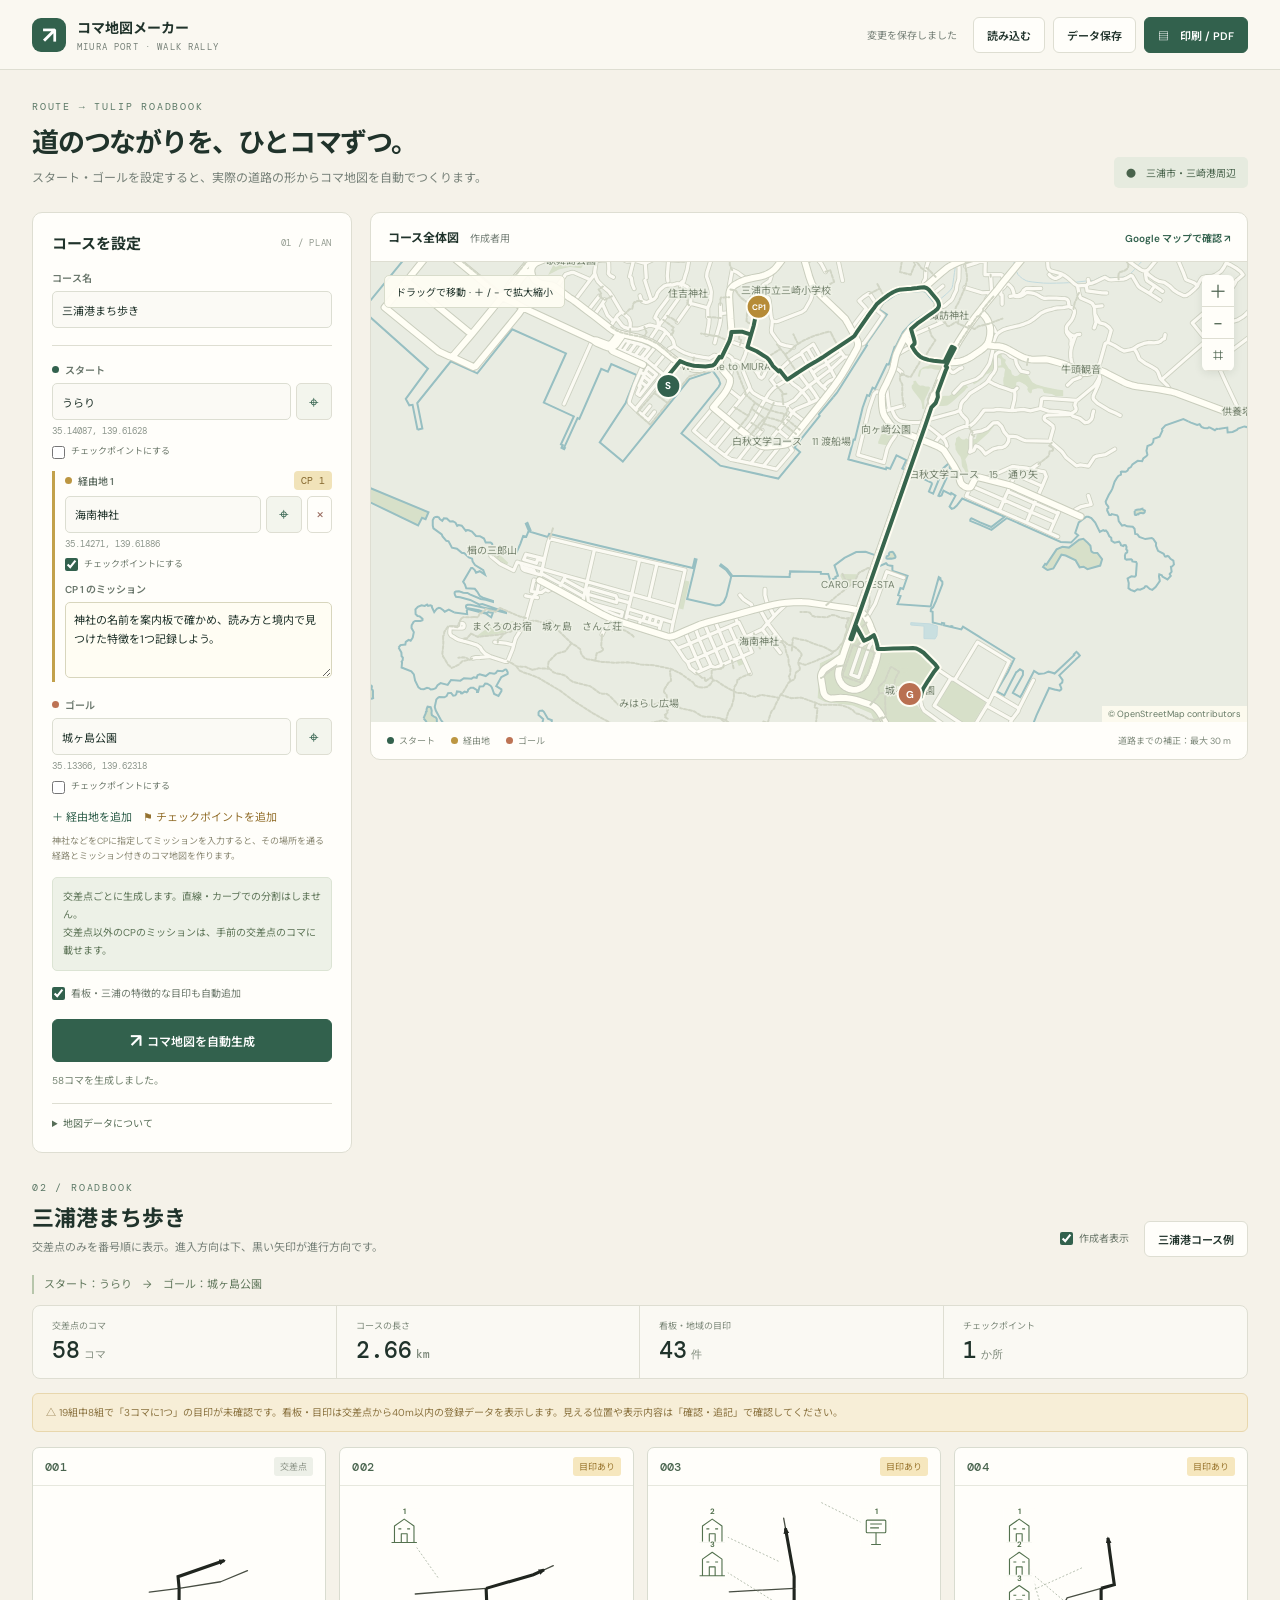
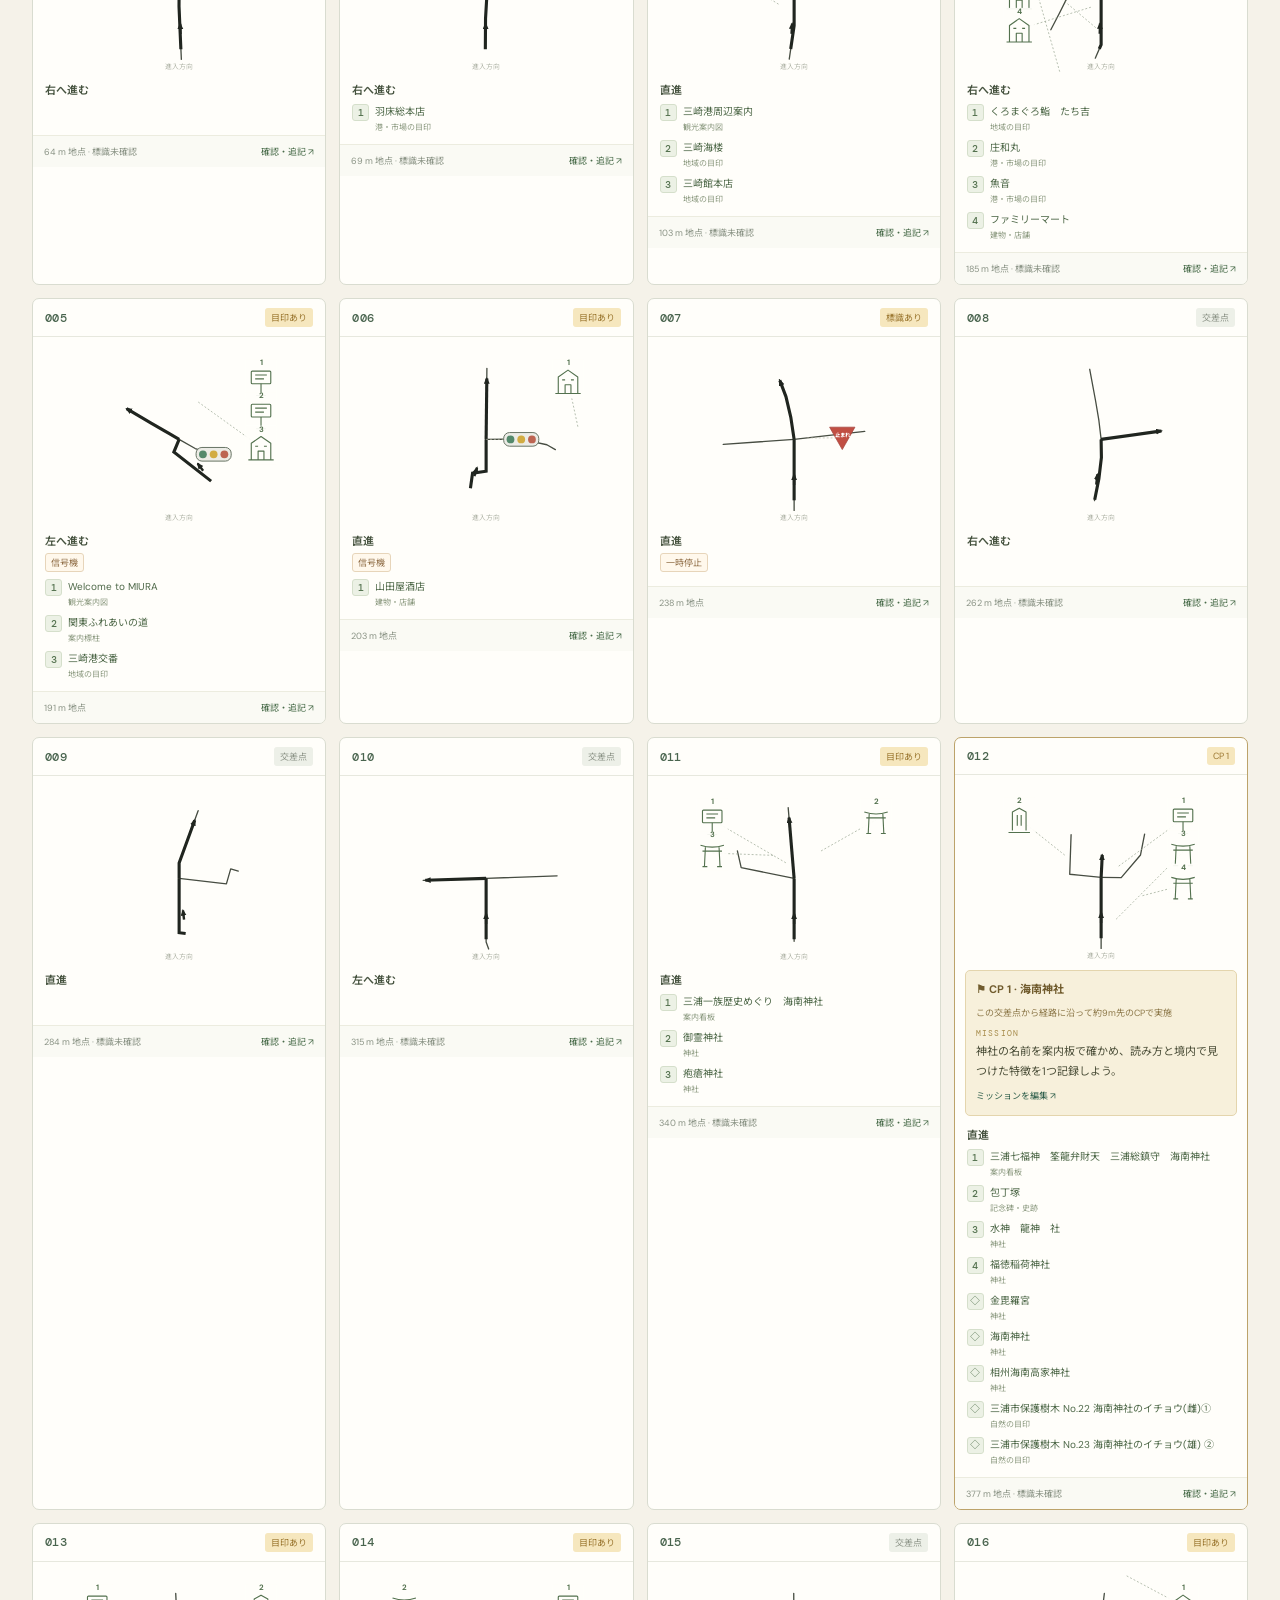
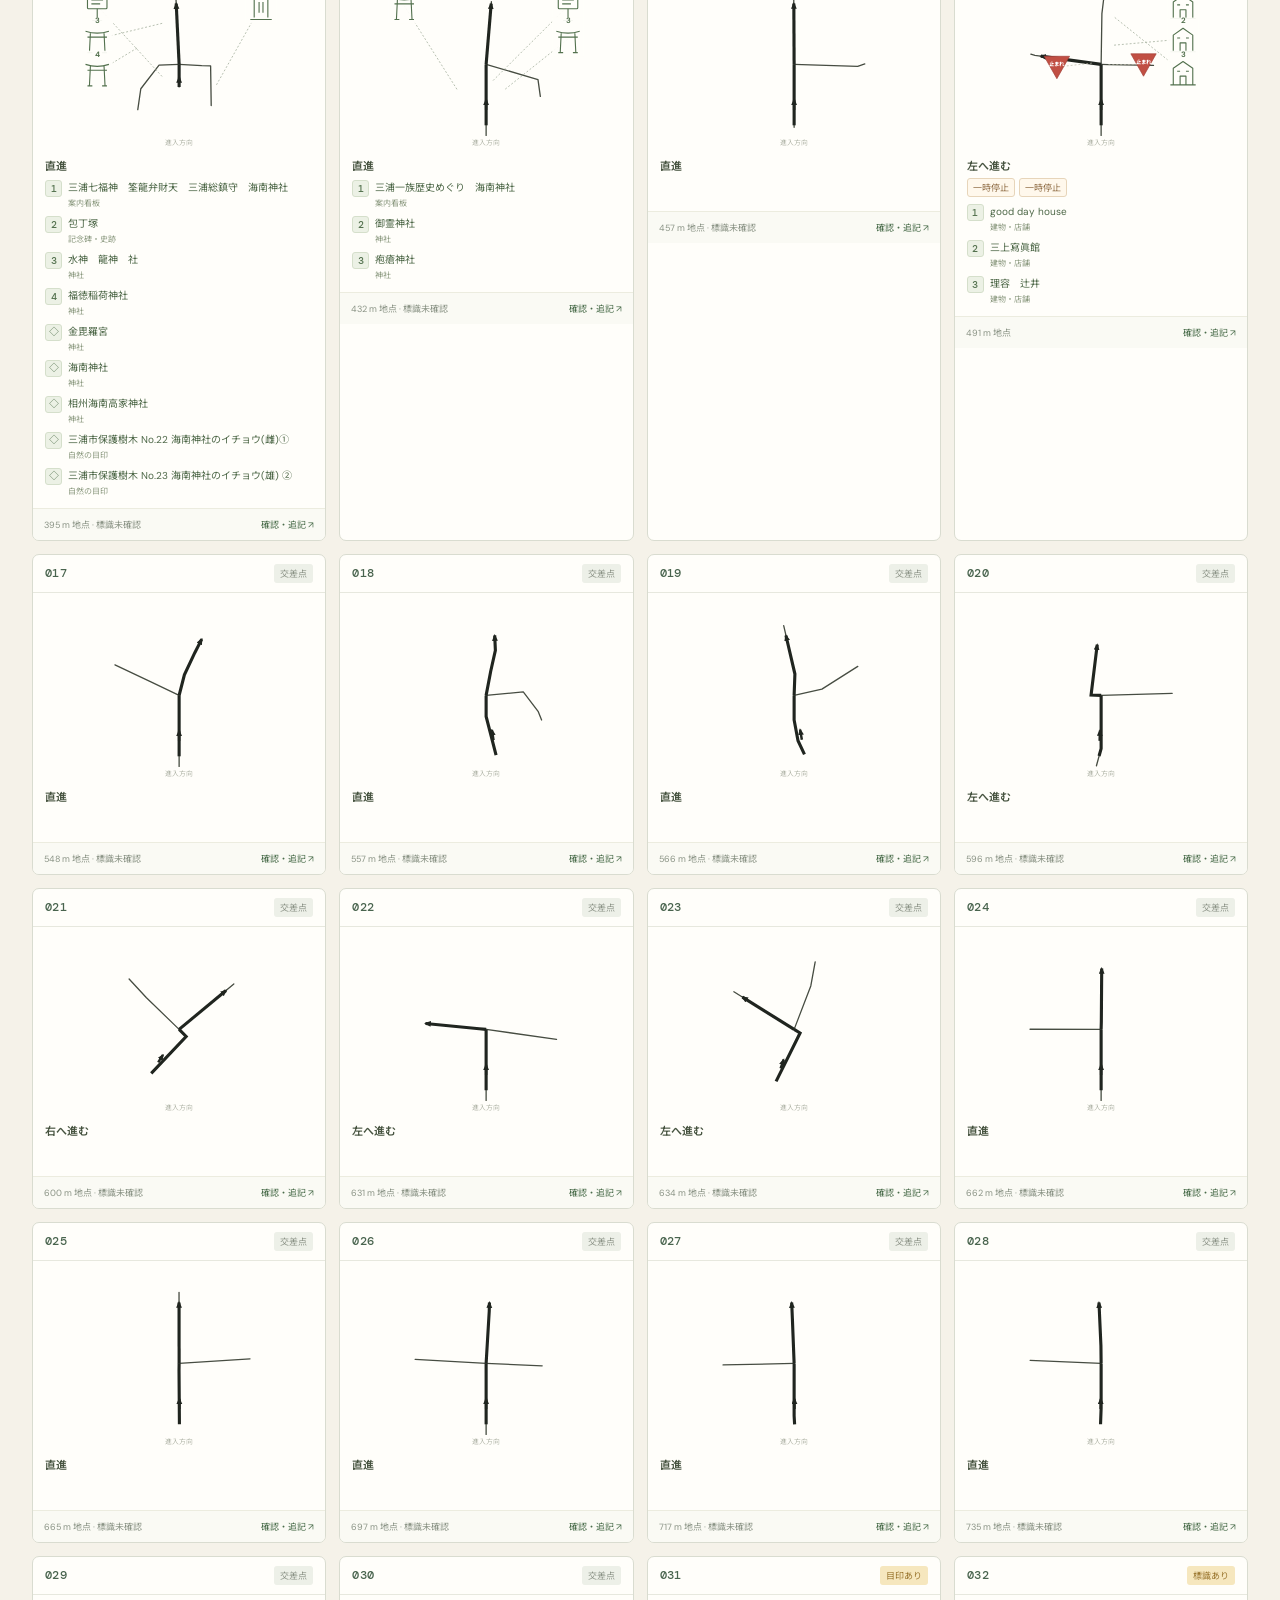
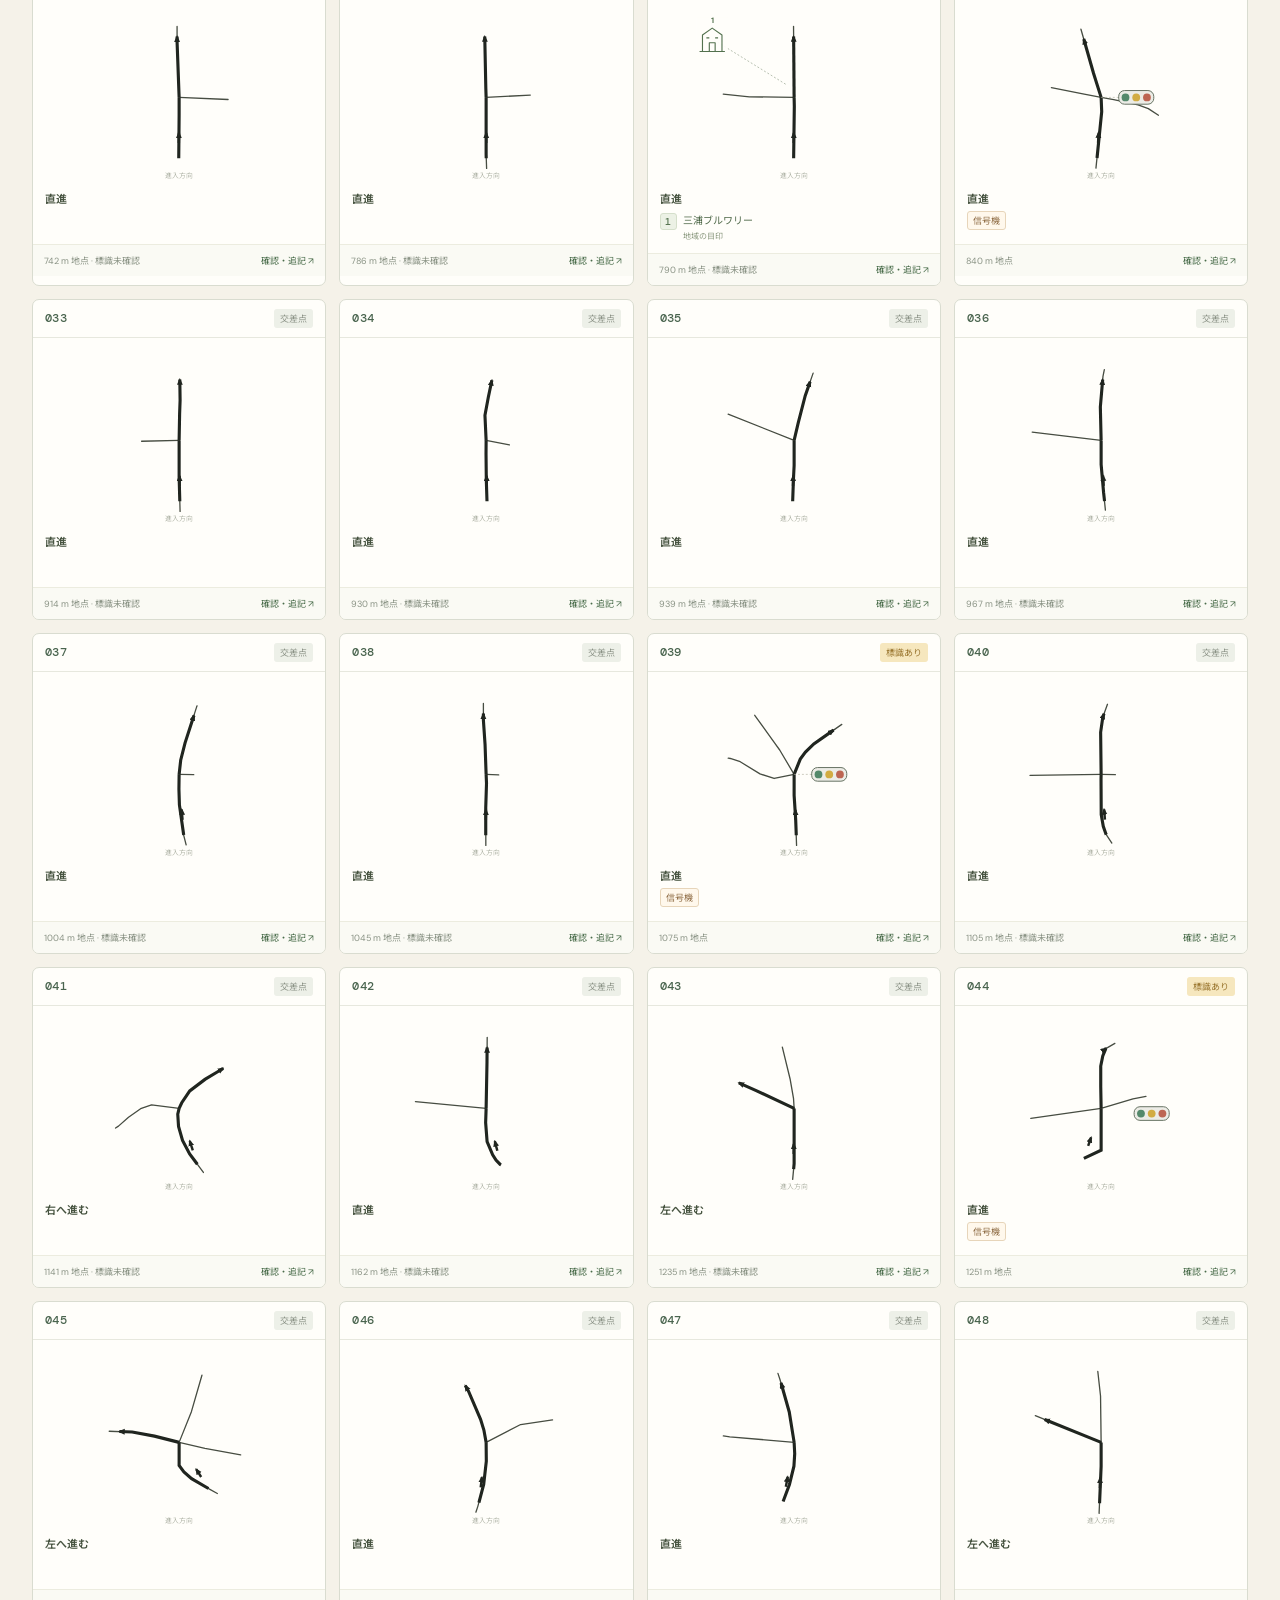
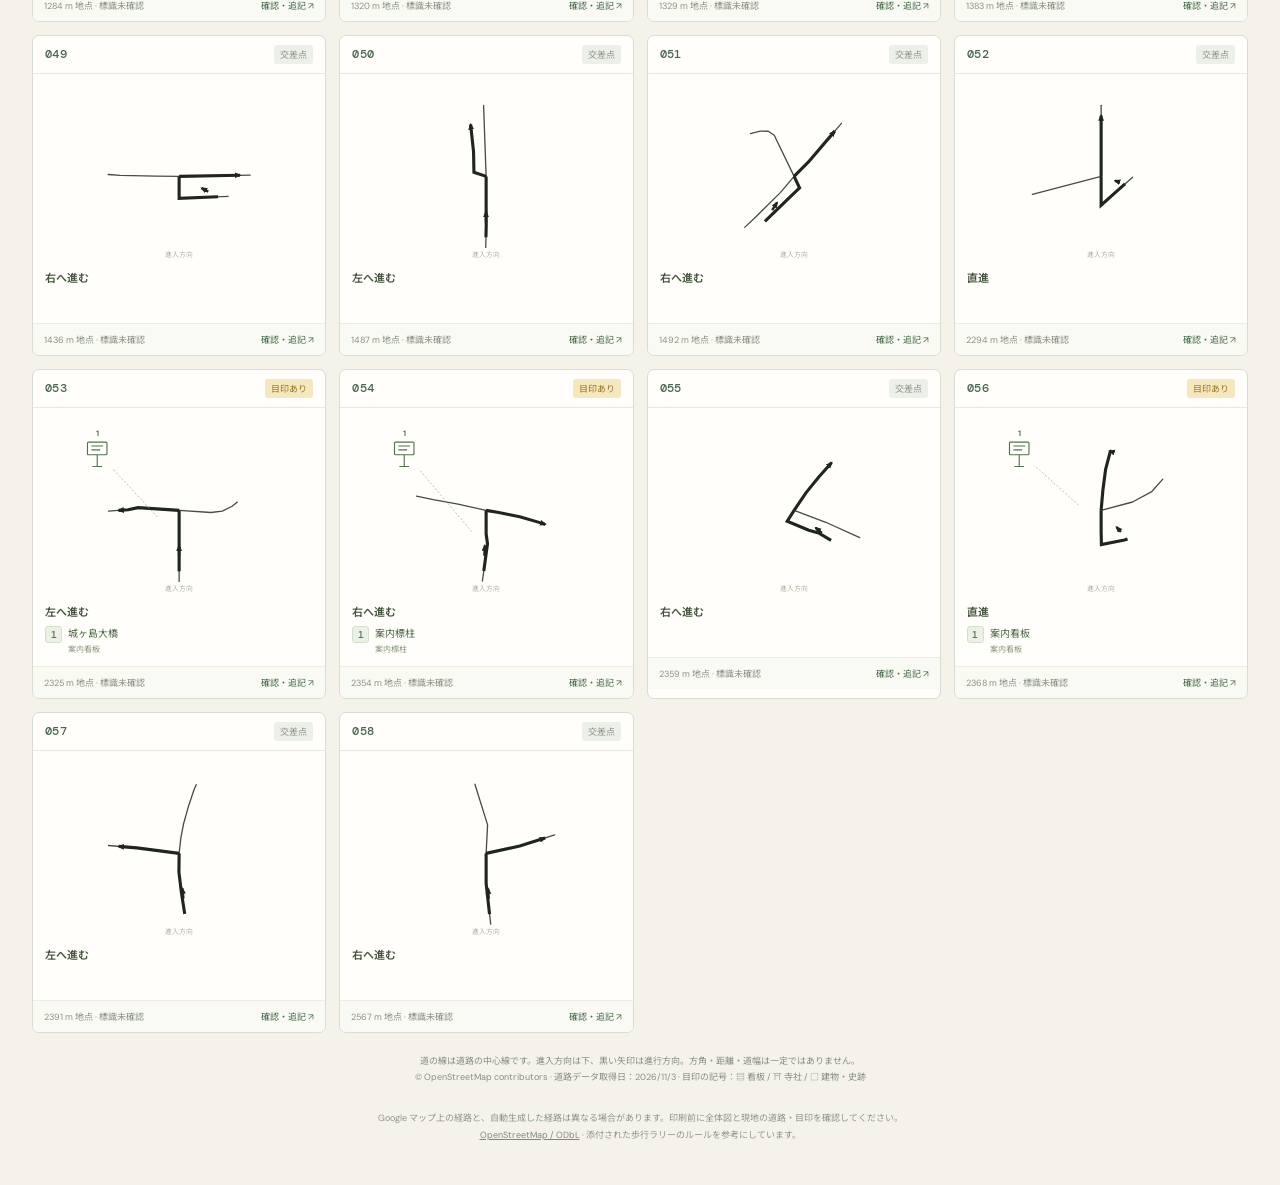
==== miura-koma-github-pages/index.html @ 69d46742 "Add files via upload" ====
<!doctype html>
<html lang="ja">
<head>
  <meta charset="utf-8">
  <meta name="viewport" content="width=device-width,initial-scale=1">
  <meta name="theme-color" content="#f5f2e9">
  <meta name="description" content="出発地と目的地から、歩行ラリーのコマ地図を自動生成。交差点の形、進行方向、登録済みの道路標識を図にします。">
  <title>三浦港 コマ地図メーカー</title>
  <link rel="stylesheet" href="app.css">
  <script defer src="data/miura-network.js"></script>
  <script defer src="routing.js"></script>
  <script defer src="app.js"></script>
</head>
<body>
  <header class="topbar">
    <a class="brand" href="#"><span class="brand-mark">↗</span><span>コマ地図メーカー<small>MIURA PORT · WALK RALLY</small></span></a>
    <div class="top-actions"><span id="saveState" class="save-state">ブラウザに自動保存</span><button class="button" id="importButton">読み込む</button><button class="button" id="downloadButton">データ保存</button><button class="button primary" id="printButton">▤　印刷 / PDF</button></div>
  </header>
  <main class="shell">
    <div class="heading"><div><div class="eyebrow">ROUTE → TULIP ROADBOOK</div><h1>道のつながりを、ひとコマずつ。</h1><p>スタート・ゴールを設定すると、実際の道路の形からコマ地図を自動でつくります。</p></div><span class="area-chip">●　三浦市・三崎港周辺</span></div>
    <div class="workspace">
      <section class="planner panel" aria-labelledby="plannerTitle">
        <div class="section-heading"><h2 id="plannerTitle">コースを設定</h2><span class="mini-label">01 / PLAN</span></div>
        <form id="routeForm">
          <label class="field-label" for="routeName">コース名</label><input id="routeName" value="三浦港まち歩き" maxlength="80">
          <div class="location-fields" id="locationFields"></div>
          <datalist id="placeList"></datalist>
          <button class="text-button" id="addVia" type="button">＋ 経由地を追加</button>
          <button class="text-button checkpoint-add" id="addCheckpoint" type="button">⚑ チェックポイントを追加</button>
          <p class="checkpoint-hint">神社などをCPに指定してミッションを入力すると、その場所を通る経路とミッション付きのコマ地図を作ります。</p>
          <div class="generation-rule">交差点ごとに生成します。直線・カーブでの分割はしません。<br>交差点以外のCPのミッションは、手前の交差点のコマに載せます。</div>
          <label class="checkbox"><input type="checkbox" id="autoLandmarks" checked>看板・三浦の特徴的な目印も自動追加</label>
          <button class="button primary generate" id="generateButton" type="submit"><span>↗</span> コマ地図を自動生成</button>
        </form>
        <div id="status" role="status" aria-live="polite" class="status">道路データを読み込んでいます…</div>
        <details class="data-details"><summary>地図データについて</summary><p>経路・交差点・標識はOpenStreetMapの登録データを使用します。Google マップは現地確認用です。</p><p id="dataInfo"></p><p>標識の未登録は「標識がない」という意味ではありません。地図に存在が登録されている標識だけを表示します。</p><button class="text-button" id="refreshData" type="button">公開データを再取得</button></details>
      </section>
      <section class="map-panel panel" aria-labelledby="mapTitle">
        <div class="panel-toolbar"><h2 id="mapTitle">コース全体図 <small>作成者用</small></h2><a class="map-link" id="googleLink" target="_blank" rel="noreferrer">Google マップで確認 ↗</a></div>
        <div class="map-stage" id="mapStage">
          <svg id="areaMap" role="img" aria-label="三浦港周辺の道路図。地点指定モードでクリックすると出発地や目的地を設定できます。" viewBox="0 0 900 440"><rect width="900" height="440" fill="#e9ece2"/><text x="450" y="220" text-anchor="middle" fill="#6b786c">道路データを読み込んでいます…</text></svg>
          <div class="map-controls"><button id="zoomIn" aria-label="拡大">＋</button><button id="zoomOut" aria-label="縮小">−</button><button id="fitMap" aria-label="コース全体を表示">⌗</button></div>
          <div class="map-pick-hint" id="mapPickHint">ドラッグで移動 · ＋ / − で拡大縮小</div>
          <div class="map-credit"><a href="https://www.openstreetmap.org/copyright" target="_blank" rel="noreferrer">© OpenStreetMap contributors</a></div>
        </div>
        <div class="map-bottom"><div class="legend"><span><i class="dot start-dot"></i>スタート</span><span><i class="dot via-dot"></i>経由地</span><span><i class="dot goal-dot"></i>ゴール</span></div><span id="snapInfo">入力欄の ⌖ で地図から地点を指定</span></div>
      </section>
    </div>
    <section class="roadbook" aria-labelledby="bookTitle">
      <div class="book-heading"><div><div class="eyebrow">02 / ROADBOOK</div><h2 id="bookTitle">コマ地図</h2><p id="bookSubtitle">進入方向は下。黒い矢印の方向へ進みます。</p></div><div class="book-tools"><label class="checkbox"><input type="checkbox" id="organizerMode" checked>作成者表示</label><button class="button" id="sampleButton">三浦港コース例</button></div></div>
      <p id="routeEnds" class="route-ends"></p>
      <div class="metrics" id="metrics" hidden></div>
      <div id="coverageNotice" class="coverage-notice" hidden></div>
      <div id="frameGrid" class="frame-grid"><div class="empty-state"><span>↱</span><h3>スタートとゴールを選んでください</h3><p>地名を選ぶか、地図上の道路を指定。<br>交差点だけが、番号順のコマ地図になります。</p></div></div>
      <div id="checkpointAside" class="checkpoint-aside"></div>
      <div class="print-footer">道の線は道路の中心線です。進入方向は下、黒い矢印は進行方向。方角・距離・道幅は一定ではありません。<br>© OpenStreetMap contributors · <span id="printSource"></span></div>
    </section>
    <footer>Google マップ上の経路と、自動生成した経路は異なる場合があります。印刷前に全体図と現地の道路・目印を確認してください。<br><a href="https://www.openstreetmap.org/copyright" target="_blank" rel="noreferrer">OpenStreetMap / ODbL</a> · 添付された歩行ラリーのルールを参考にしています。</footer>
  </main>
  <dialog id="frameDialog"><form id="frameEditForm"><div class="dialog-heading"><h2 id="editTitle">コマの確認</h2><button class="icon-button" type="button" id="closeDialog" aria-label="閉じる">×</button></div><div id="editDiagram"></div><a id="streetViewLink" target="_blank" rel="noreferrer">この地点をGoogle ストリートビューで確認 ↗</a><label class="field-label" for="manualLandmark">現地・Google マップで確認した目印</label><input id="manualLandmark" placeholder="例：交差点の左にある青い案内看板" maxlength="100"><div class="option-grid"><div><label class="field-label" for="manualSign">追加する道路標識</label><select id="manualSign"><option value="">追加しない</option><option value="stop">一時停止</option><option value="signals">信号機</option><option value="other">その他の標識</option></select></div><div><label class="field-label" for="signSide">標識の位置（進行方向基準）</label><select id="signSide"><option value="left">左</option><option value="right">右</option></select></div></div><label class="field-label" for="manualSignLabel">標識名・表示内容</label><input id="manualSignLabel" maxlength="60" placeholder="その他の標識の内容"><label class="field-label" for="frameNote">コマに印刷する補足</label><input id="frameNote" maxlength="120" placeholder="例：砂利道へ入る"><div class="dialog-actions"><button type="button" class="button" id="clearEdit">手動追記を解除</button><button type="submit" class="button primary">追記を保存</button></div><p class="small-muted">自動取得した標識は残し、確認した内容を追記します。</p></form></dialog>
  <input type="file" id="fileInput" accept="application/json,.json" hidden>
  <div id="toast" class="toast" role="status"></div>
</body>
</html>
---- miura-koma-github-pages/app.css ----
@import url('https://fonts.googleapis.com/css2?family=DM+Mono:wght@400;500&family=DM+Sans:wght@400;500;600;700&family=Noto+Sans+JP:wght@400;500;600;700&display=swap');
:root{--paper:#f5f2e9;--ink:#20332b;--muted:#768078;--line:#deded2;--green:#32614d;--white:#fffefa;--yellow:#e8ba50}*{box-sizing:border-box}body{margin:0;background:var(--paper);color:var(--ink);font:13px 'DM Sans','Noto Sans JP',sans-serif}button,input,select{font:inherit}button,a{touch-action:manipulation}button{cursor:pointer}button:disabled{cursor:wait;opacity:.55}a{color:var(--green)}[hidden]{display:none!important}.topbar{height:70px;padding:0 32px;background:#faf8f1;border-bottom:1px solid var(--line);display:flex;align-items:center;justify-content:space-between;gap:12px}.brand{display:flex;align-items:center;gap:11px;font-weight:700;text-decoration:none;color:var(--ink);font-size:14px}.brand-mark{background:var(--green);color:white;width:34px;height:34px;border-radius:9px;display:grid;place-items:center;font-size:23px}.brand small{display:block;font:9px 'DM Mono',monospace;letter-spacing:.13em;color:var(--muted);margin-top:4px}.top-actions{display:flex;align-items:center;gap:8px}.save-state{font-size:10px;color:var(--muted);margin-right:8px}.button{border:1px solid var(--line);background:var(--white);color:var(--ink);border-radius:6px;padding:9px 13px;font-size:11px;font-weight:600;display:inline-flex;align-items:center;justify-content:center;gap:5px;min-height:36px}.button:hover{border-color:#91a495}.primary{background:var(--green);border-color:var(--green);color:white}.primary:hover{background:#274d3c}.shell{max-width:1500px;margin:auto;padding:30px 32px 40px}.heading{display:flex;justify-content:space-between;align-items:flex-end;margin-bottom:24px;gap:12px}.eyebrow{font:10px 'DM Mono',monospace;letter-spacing:.18em;color:#5c7967}h1{font-size:27px;letter-spacing:-.045em;font-weight:700;margin:8px 0}p{line-height:1.7}.heading p{margin:0;color:var(--muted);font-size:12px}.area-chip{padding:8px 12px;background:#e6ebdf;color:#49634c;font-size:10px;border-radius:5px;white-space:nowrap}.workspace{display:grid;grid-template-columns:320px minmax(0,1fr);gap:18px;align-items:start}.panel{background:var(--white);border:1px solid var(--line);border-radius:10px;overflow:hidden}.planner{padding:19px}.section-heading{display:flex;justify-content:space-between;align-items:center;margin-bottom:16px}h2{font-size:15px;margin:0}.mini-label{font:9px 'DM Mono',monospace;letter-spacing:.08em;color:#939b90}.field-label{font-size:10px;font-weight:600;color:#69766b;display:block;margin:15px 0 6px}input:not([type=checkbox]),select{width:100%;height:37px;border:1px solid #dcded2;background:#fbfaf5;border-radius:5px;padding:0 9px;font-size:11px;color:var(--ink);min-width:0}input:focus,select:focus{outline:2px solid #9fbb9e;outline-offset:1px}.location-fields{border-top:1px solid var(--line);margin-top:17px;padding-top:1px}.location-label{display:flex;gap:6px;align-items:center}.location-label .dot{width:7px;height:7px}.location-input{display:flex;gap:5px}.location-input button{width:36px;flex:none;border:1px solid var(--line);background:#f3f5ed;border-radius:5px;color:var(--green);font-size:17px}.location-input button.active{background:var(--green);color:white}.location-input button.remove-via{font-size:15px;width:25px;background:transparent;color:#9a6d61}.location-coordinate{font:9px 'DM Mono',monospace;color:#8b958b;margin-top:5px}.location-coordinate.invalid{color:#b2684b}.text-button{border:0;background:transparent;color:var(--green);font-size:11px;padding:10px 0 3px}.option-grid{display:grid;grid-template-columns:1fr 1fr;gap:8px}.checkbox{display:flex;align-items:center;gap:6px;font-size:10px;color:#6d796c;margin:15px 0;line-height:1.5}.checkbox input{accent-color:var(--green);margin:0;width:13px;height:13px}.generate{width:100%;margin-top:3px;height:43px;font-size:12px}.generate span{font-size:19px}.status{font-size:10px;line-height:1.7;color:#70806d;margin-top:10px;min-height:18px}.status.error{color:#a44f38;background:#fff0e5;padding:8px;border-radius:5px}.data-details{border-top:1px solid var(--line);margin-top:13px;padding-top:12px;color:#7d8679;font-size:10px;line-height:1.65}.data-details summary{cursor:pointer;color:#566d57}.data-details p{margin:8px 0}.panel-toolbar{display:flex;justify-content:space-between;align-items:center;padding:15px 17px;border-bottom:1px solid var(--line);gap:8px}.panel-toolbar h2{font-size:12px}.panel-toolbar h2 small{font-size:10px;font-weight:400;color:var(--muted);margin-left:8px}.map-link{font-size:10px;font-weight:600;text-decoration:none}.map-stage{height:460px;position:relative;background:#e9ece2;overflow:hidden}.map-stage svg{height:100%;width:100%;display:block;user-select:none;touch-action:none;cursor:grab}.map-stage.picking svg{cursor:crosshair}.map-controls{position:absolute;right:13px;top:13px;display:grid;box-shadow:0 2px 8px #243d251a;border-radius:6px;overflow:hidden}.map-controls button{width:32px;height:32px;border:0;border-bottom:1px solid var(--line);background:#fffef9;font-size:18px;color:#4e6450}.map-pick-hint{position:absolute;left:13px;top:13px;background:#fffdf4ed;padding:8px 11px;border:1px solid #d8dccb;border-radius:5px;font-size:10px;pointer-events:none;max-width:calc(100% - 70px)}.picking .map-pick-hint{background:#32614d;color:white;border-color:#32614d}.map-credit{position:absolute;right:0;bottom:0;background:#fffdf0d9;font-size:9px;padding:2px 6px}.map-credit a{text-decoration:none;color:#657965}.map-bottom{padding:12px 16px;display:flex;justify-content:space-between;gap:10px;font-size:9px;color:#7f8a7c}.legend{display:flex;gap:16px}.legend span{display:flex;gap:5px;align-items:center}.dot{width:7px;height:7px;display:inline-block;border-radius:50%;flex:none}.start-dot{background:#32614d}.via-dot{background:#bc9641}.goal-dot{background:#bd7354}.roadbook{margin-top:28px}.book-heading{display:flex;justify-content:space-between;align-items:flex-end;margin-bottom:18px;gap:12px}.book-heading h2{font-size:22px;margin-top:6px}.book-heading p{color:var(--muted);font-size:11px;margin:5px 0 0}.book-tools{display:flex;gap:15px;align-items:center}.book-tools .checkbox{margin:0}.metrics{display:grid;grid-template-columns:repeat(4,1fr);border:1px solid var(--line);border-radius:8px;background:#faf9f3;margin-bottom:14px}.metric{padding:13px 19px;border-right:1px solid var(--line)}.metric:last-child{border:0}.metric small{display:block;font-size:9px;color:#7c8879;margin-bottom:3px}.metric strong{font:500 23px 'DM Mono',monospace}.metric strong span{font-size:11px;margin-left:4px;color:#7b8778}.coverage-notice{display:flex;align-items:flex-start;gap:8px;background:#f7eed7;border:1px solid #e8d7ad;color:#8b7340;font-size:10px;line-height:1.7;padding:10px 13px;border-radius:6px;margin-bottom:15px}.coverage-notice.good{background:#edf1e6;border-color:#d8e2cf;color:#5f7957}.frame-grid{display:grid;grid-template-columns:repeat(4,minmax(0,1fr));gap:13px}.koma{background:var(--white);border:1px solid #d9dcd0;border-radius:7px;overflow:hidden;break-inside:avoid}.koma-head{display:flex;justify-content:space-between;align-items:center;padding:9px 12px;border-bottom:1px solid #e7e8de;font-size:10px;color:#8b9286}.koma-number{font:500 12px 'DM Mono',monospace;color:#49644e;letter-spacing:.04em}.koma-head .type{font-size:9px;background:#edf0e8;padding:3px 6px;border-radius:3px}.koma-head .type.terminal{background:#e1eadc;color:#496e43}.koma-head .type.marker{background:#f6e7be;color:#9b7730}.diagram{width:100%;height:195px;display:block;background:#fffefa}.koma-body{padding:0 12px 11px;min-height:54px}.koma-direction{font-size:11px;font-weight:600;color:#46533f}.koma-note{font-size:10px;line-height:1.5;margin-top:5px;color:#7c795e;overflow-wrap:anywhere}.koma-sign{display:flex;flex-wrap:wrap;gap:4px;margin-top:5px}.sign-chip{border:1px solid #e7d5ba;background:#fff8ec;color:#927049;padding:2px 5px;border-radius:3px;font-size:9px}.koma-info{padding:7px 11px;border-top:1px solid #ececdf;display:flex;align-items:center;justify-content:space-between;font-size:9px;color:#8a9385;background:#fafaf4;gap:5px}.koma-info button{border:0;background:transparent;font:inherit;color:#496c4a;cursor:pointer;padding:2px 0}.empty-state{grid-column:1/-1;min-height:230px;border:1px dashed #d0d6c6;border-radius:8px;display:flex;flex-direction:column;justify-content:center;align-items:center;background:#f8f7ef;color:#8d9987;text-align:center}.empty-state>span{font-size:37px;color:#9cac95}.empty-state h3{font-size:13px;color:#5e735b;font-weight:500;margin:10px 0 0}.empty-state p{font-size:11px;margin:8px 0 0}.print-footer{font-size:9px;color:#87917f;text-align:center;line-height:1.8;margin-top:20px}footer{font-size:9px;color:#91978b;text-align:center;line-height:1.9;margin-top:25px}footer a{color:#7d8b74}.toast{position:fixed;bottom:22px;left:50%;transform:translate(-50%,15px);opacity:0;background:#254635;color:white;padding:11px 18px;border-radius:6px;font-size:12px;z-index:20;pointer-events:none;transition:.2s;max-width:90vw}.toast.show{transform:translate(-50%,0);opacity:1}dialog{border:1px solid var(--line);border-radius:11px;max-width:440px;width:calc(100% - 28px);padding:21px;background:var(--white);color:var(--ink);max-height:90vh;overflow:auto}dialog::backdrop{background:#1b312975}.dialog-heading{display:flex;justify-content:space-between;align-items:center}.icon-button{border:0;background:transparent;font-size:23px;color:#78836f}.dialog-actions{display:flex;justify-content:flex-end;gap:8px;margin-top:18px}#editDiagram .diagram{height:190px}#streetViewLink{font-size:10px}.small-muted{font-size:9px;color:#8a9282;margin-bottom:0}body.participant .organizer-only{display:none}body.participant .koma-info{display:none}body.participant .koma-direction{display:none}body.participant .koma-body{min-height:16px}body.participant .diagram{height:210px}button:focus-visible,a:focus-visible{outline:2px solid #84a787;outline-offset:3px}
@media(min-width:1400px){.frame-grid{grid-template-columns:repeat(5,minmax(0,1fr))}.map-stage{height:460px}}
@media(max-width:1000px){.workspace{grid-template-columns:290px minmax(0,1fr)}.shell{padding:25px 20px}.topbar{padding:0 20px}.save-state{display:none}.frame-grid{grid-template-columns:repeat(3,minmax(0,1fr))}.map-stage{height:455px}.map-bottom{flex-direction:column;gap:6px}}
@media(max-width:720px){.topbar{height:auto;min-height:66px;padding:12px;flex-wrap:wrap}.top-actions{gap:5px}.top-actions .button{padding:7px 9px;font-size:10px}.brand{font-size:12px}.shell{padding:22px 12px}.heading{align-items:flex-start;flex-direction:column}h1{font-size:23px}.heading p{font-size:11px}.workspace{grid-template-columns:1fr}.planner{order:0}.map-stage{height:340px}.frame-grid{grid-template-columns:repeat(2,minmax(0,1fr));gap:9px}.diagram{height:170px}.book-heading{align-items:flex-start;flex-direction:column}.book-tools{justify-content:space-between;width:100%}.metrics{grid-template-columns:repeat(2,1fr)}.metric{border-bottom:1px solid var(--line);padding:10px 13px}.metric:nth-child(2){border-right:0}.metric:nth-child(3),.metric:nth-child(4){border-bottom:0}.metric strong{font-size:20px}.map-bottom #snapInfo{display:none}.koma-info{font-size:8px}.koma-direction{font-size:10px}.panel-toolbar{padding:12px}.panel-toolbar h2 small{display:none}}
@media print{@page{size:A4 portrait;margin:12mm}body{background:white;color:black;font-size:10pt}.topbar,.heading,.workspace,.book-tools,.metrics,.coverage-notice,footer,.koma-info,.organizer-only,dialog,.toast{display:none!important}.shell{padding:0;max-width:none}.roadbook{margin:0}.book-heading{margin:0 0 5mm}.book-heading .eyebrow{display:none}.book-heading h2{font-size:16pt}.book-heading p{font-size:8pt;color:black}.frame-grid{display:grid;grid-template-columns:repeat(3,minmax(0,1fr));gap:4mm}.koma{border:1px solid #777;border-radius:0;break-inside:avoid;page-break-inside:avoid}.koma-head{padding:2mm 3mm;border-bottom:1px solid #bbb}.koma-number{color:black;font-size:9pt}.koma-head .type{color:black;background:none}.diagram,body.participant .diagram{height:43mm;background:white}.koma-body{padding:0 3mm 2mm;min-height:0}.koma-direction{display:none}.koma-note{font-size:8pt;color:black}.sign-chip{color:black;background:none;border-color:#aaa;font-size:7pt}.print-footer{color:black;font-size:7pt;margin-top:5mm}.koma,.diagram{-webkit-print-color-adjust:exact;print-color-adjust:exact}}

/* Checkpoints remain visible in the participant sheet and printed roadbook. */
textarea{font:inherit;resize:vertical;width:100%;min-height:76px;border:1px solid #d8d6bd;background:#fffdf3;color:var(--ink);border-radius:5px;padding:8px;font-size:11px;line-height:1.7}textarea:focus{outline:2px solid #9fbb9e;outline-offset:1px}.checkpoint-location{border-left:3px solid #c2a14b;padding-left:10px;margin-top:12px}.cp-badge{margin-left:auto;background:#f1e3b9;border-radius:4px;padding:3px 7px;color:#82652b;font:10px 'DM Mono',monospace}.checkpoint-toggle{margin:8px 0 4px;font-size:9px}.checkpoint-location .field-label{margin-top:10px}.checkpoint-add{margin-left:8px;color:#94712f}.checkpoint-hint{font-size:9px;color:#8a8873;line-height:1.7;margin:7px 0 0}.checkpoint-koma{border-color:#bca36a}.mission-block{margin:0 10px 10px;padding:10px;background:#f7f0db;border:1px solid #e4d5ad;border-radius:5px}.mission-block h3{font-size:11px;line-height:1.6;margin:0 0 7px;color:#715c2e;overflow-wrap:anywhere}.mission-caption{font:8px 'DM Mono',monospace;letter-spacing:.15em;color:#a68b4b}.mission-block p{white-space:pre-wrap;font-size:11px;line-height:1.8;margin:4px 0 0;color:#4b4e38;overflow-wrap:anywhere}.mission-block .text-button{font-size:9px;padding-top:7px}body.participant .mission-block{display:block}@media print{.mission-block{margin:0 2mm 2mm;padding:2mm;border:1px solid #777;background:white;break-inside:avoid}.mission-block h3{font-size:8pt;color:black;margin-bottom:1mm}.mission-caption{font-size:6pt;color:#555}.mission-block p{font-size:8pt;line-height:1.6;color:black}.mission-block .organizer-only{display:none!important}.checkpoint-koma{border-color:#555}}

.generation-rule{font-size:10px;line-height:1.8;background:#edf1e7;color:#5d7457;border:1px solid #dce4d4;border-radius:5px;padding:10px;margin-top:13px}.route-ends{font-size:11px;color:#63795e;line-height:1.8;border-left:2px solid #b7c6ab;padding-left:10px;overflow-wrap:anywhere}.landmark-note{display:flex;gap:6px;margin-top:7px;color:#4e6848}.landmark-note>b{font:500 10px 'DM Mono',monospace;background:#ecf1e5;color:#53714e;border:1px solid #d5dfcb;border-radius:3px;width:17px;height:17px;display:grid;place-items:center;flex:none}.landmark-note small{display:block;font-size:8px;color:#8b997f;margin-top:2px}.cp-arrival{font-size:9px;line-height:1.7;color:#8c7748;margin-bottom:7px}.checkpoint-aside{display:grid;grid-template-columns:repeat(3,minmax(0,1fr));gap:12px;margin-top:14px}.checkpoint-aside:empty{display:none}.checkpoint-aside .mission-block{margin:0}body.participant .route-ends{display:block}@media(max-width:720px){.checkpoint-aside{grid-template-columns:1fr}}@media print{.route-ends{font-size:8pt;color:black;border-left:1px solid #888;margin:0 0 4mm}.cp-arrival{font-size:7pt;color:black}.landmark-note{color:black;font-size:7.5pt}.landmark-note>b{background:none;color:black;border-color:#aaa}.landmark-note small{font-size:6.5pt;color:#555}.checkpoint-aside{grid-template-columns:1fr 1fr}.checkpoint-aside .mission-block{break-inside:avoid}}
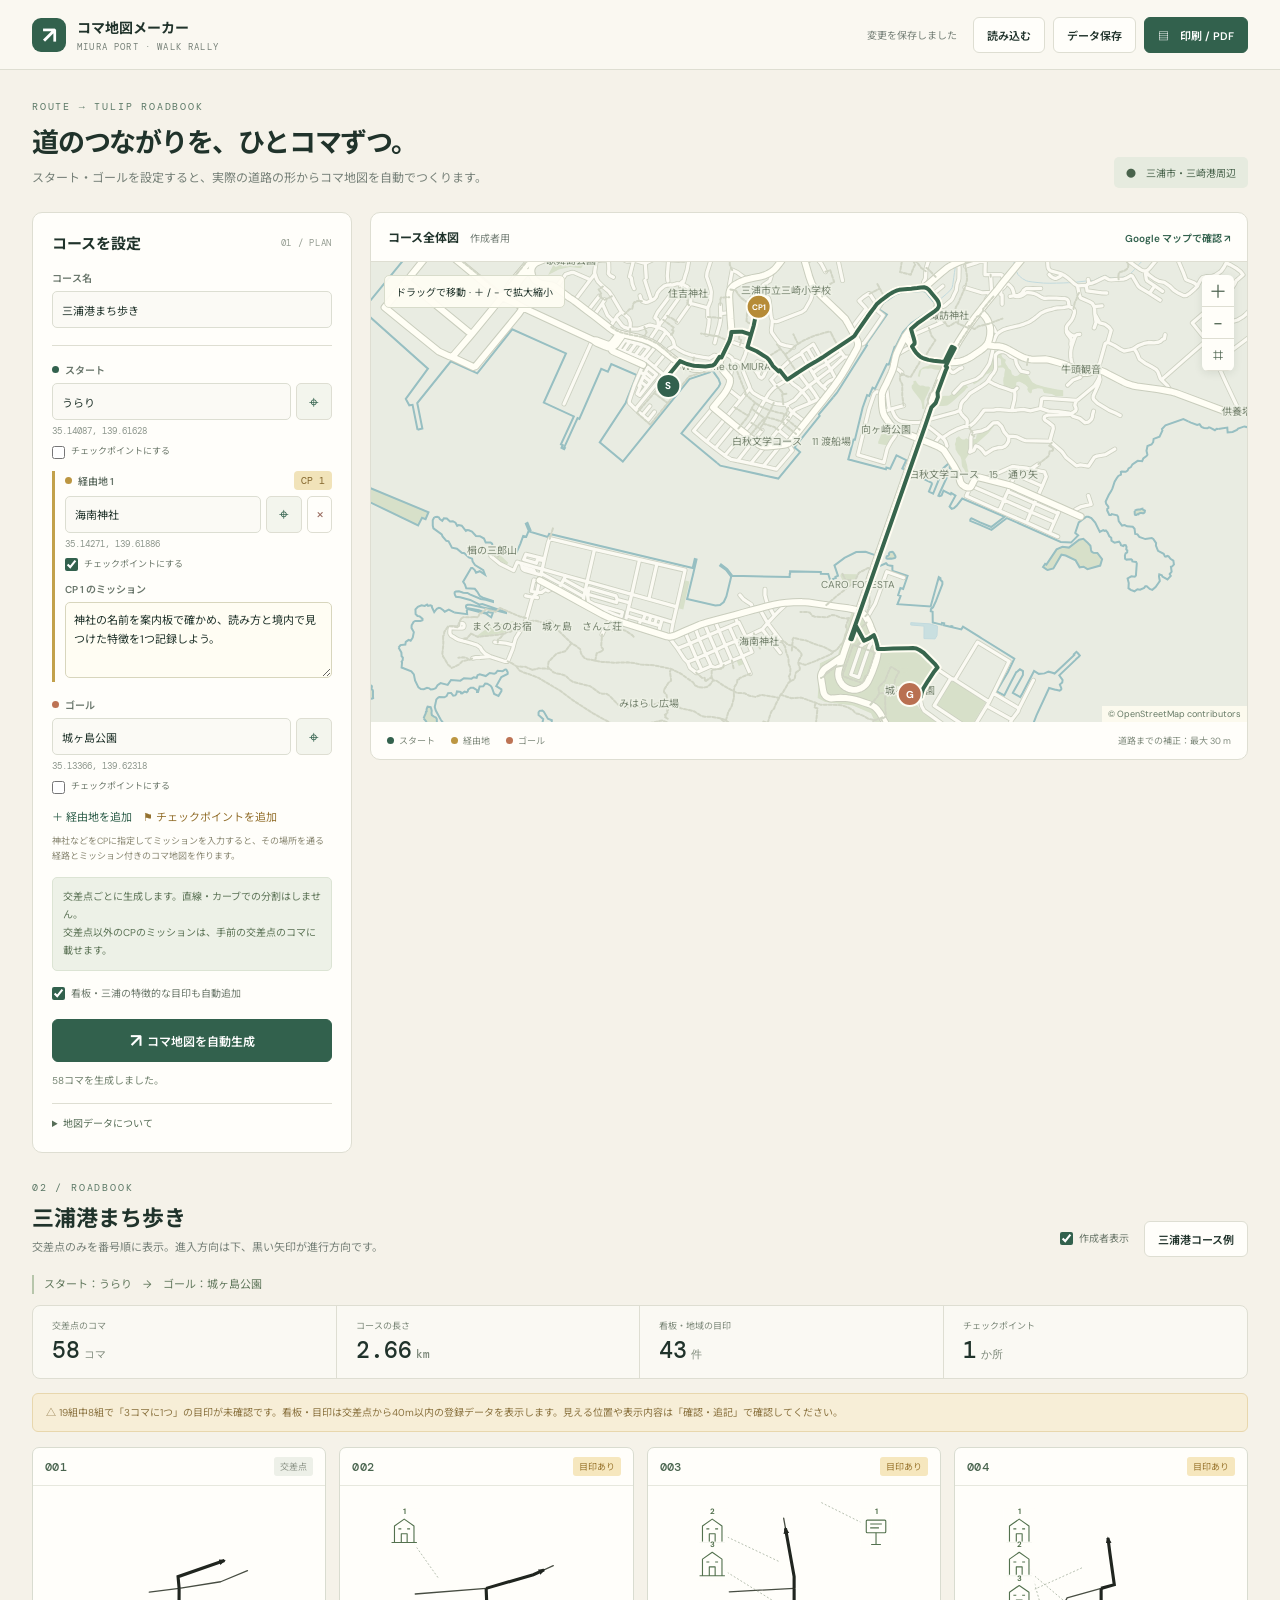
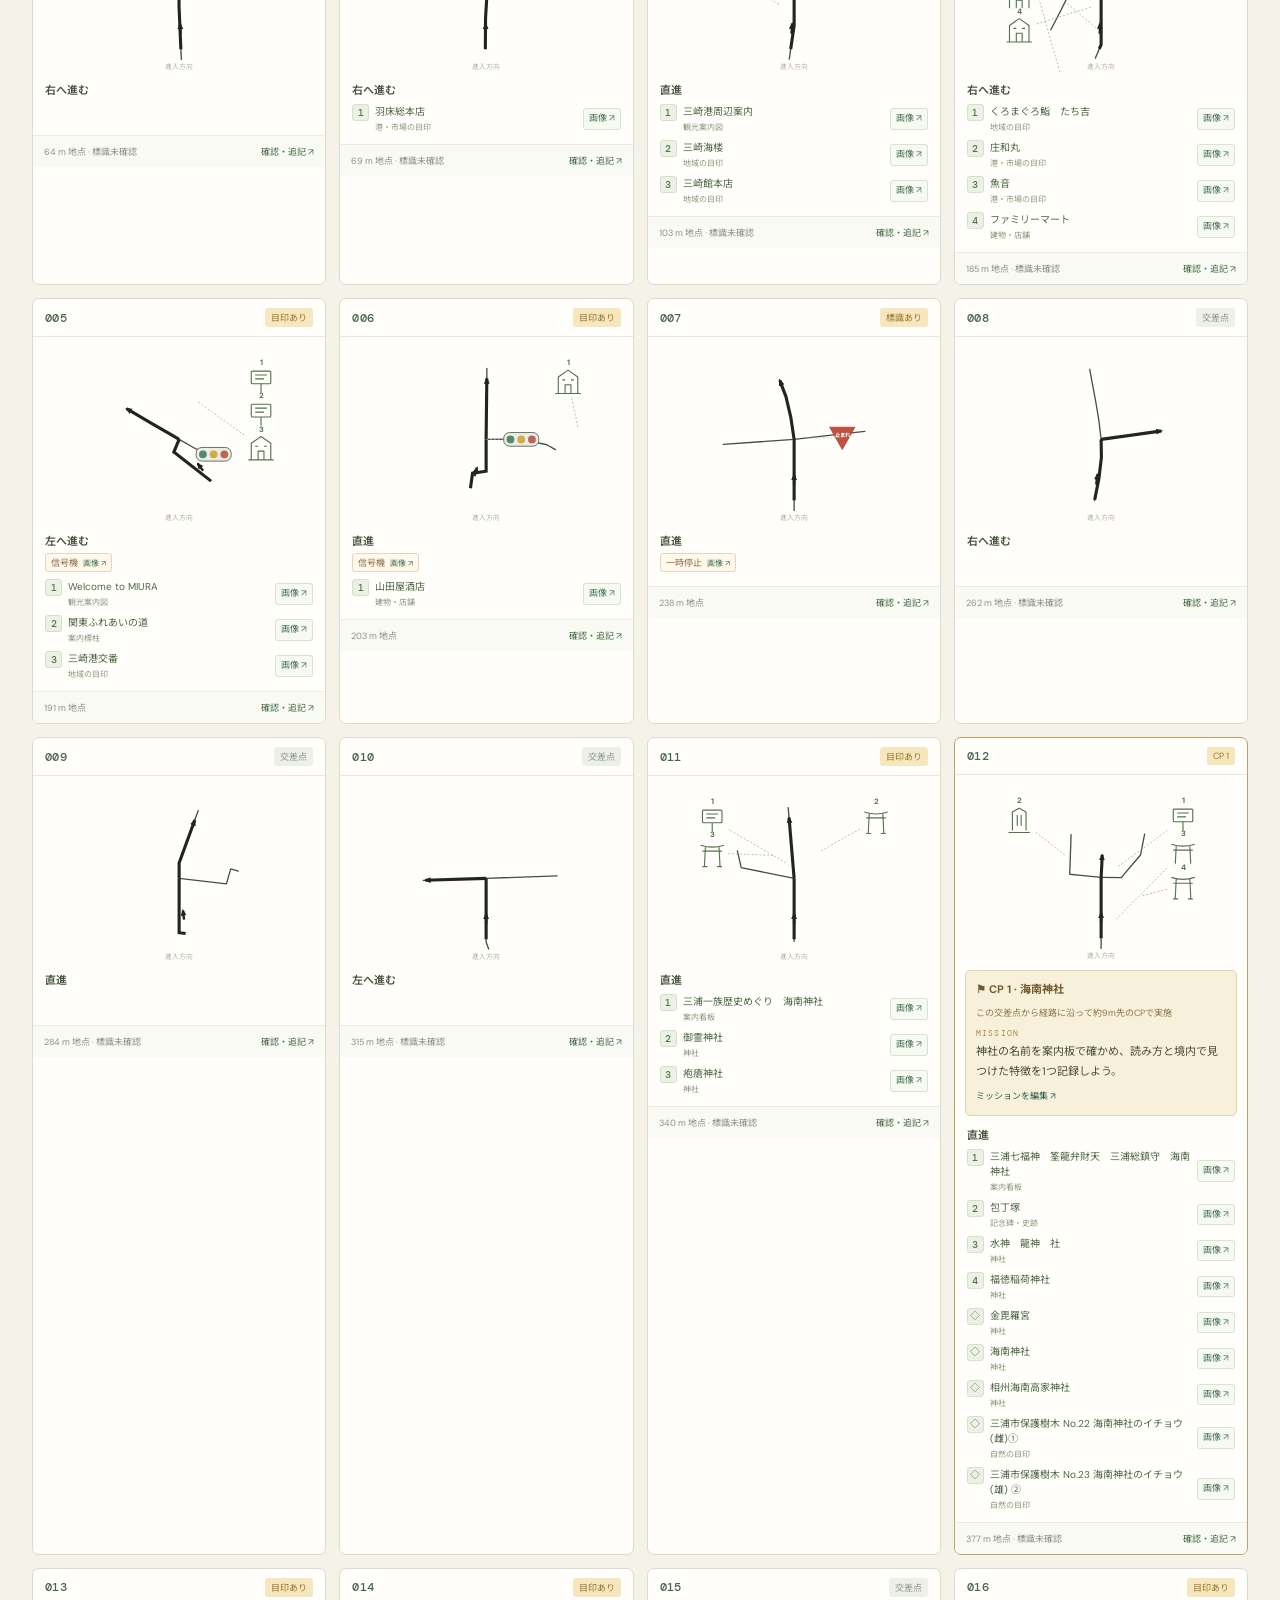
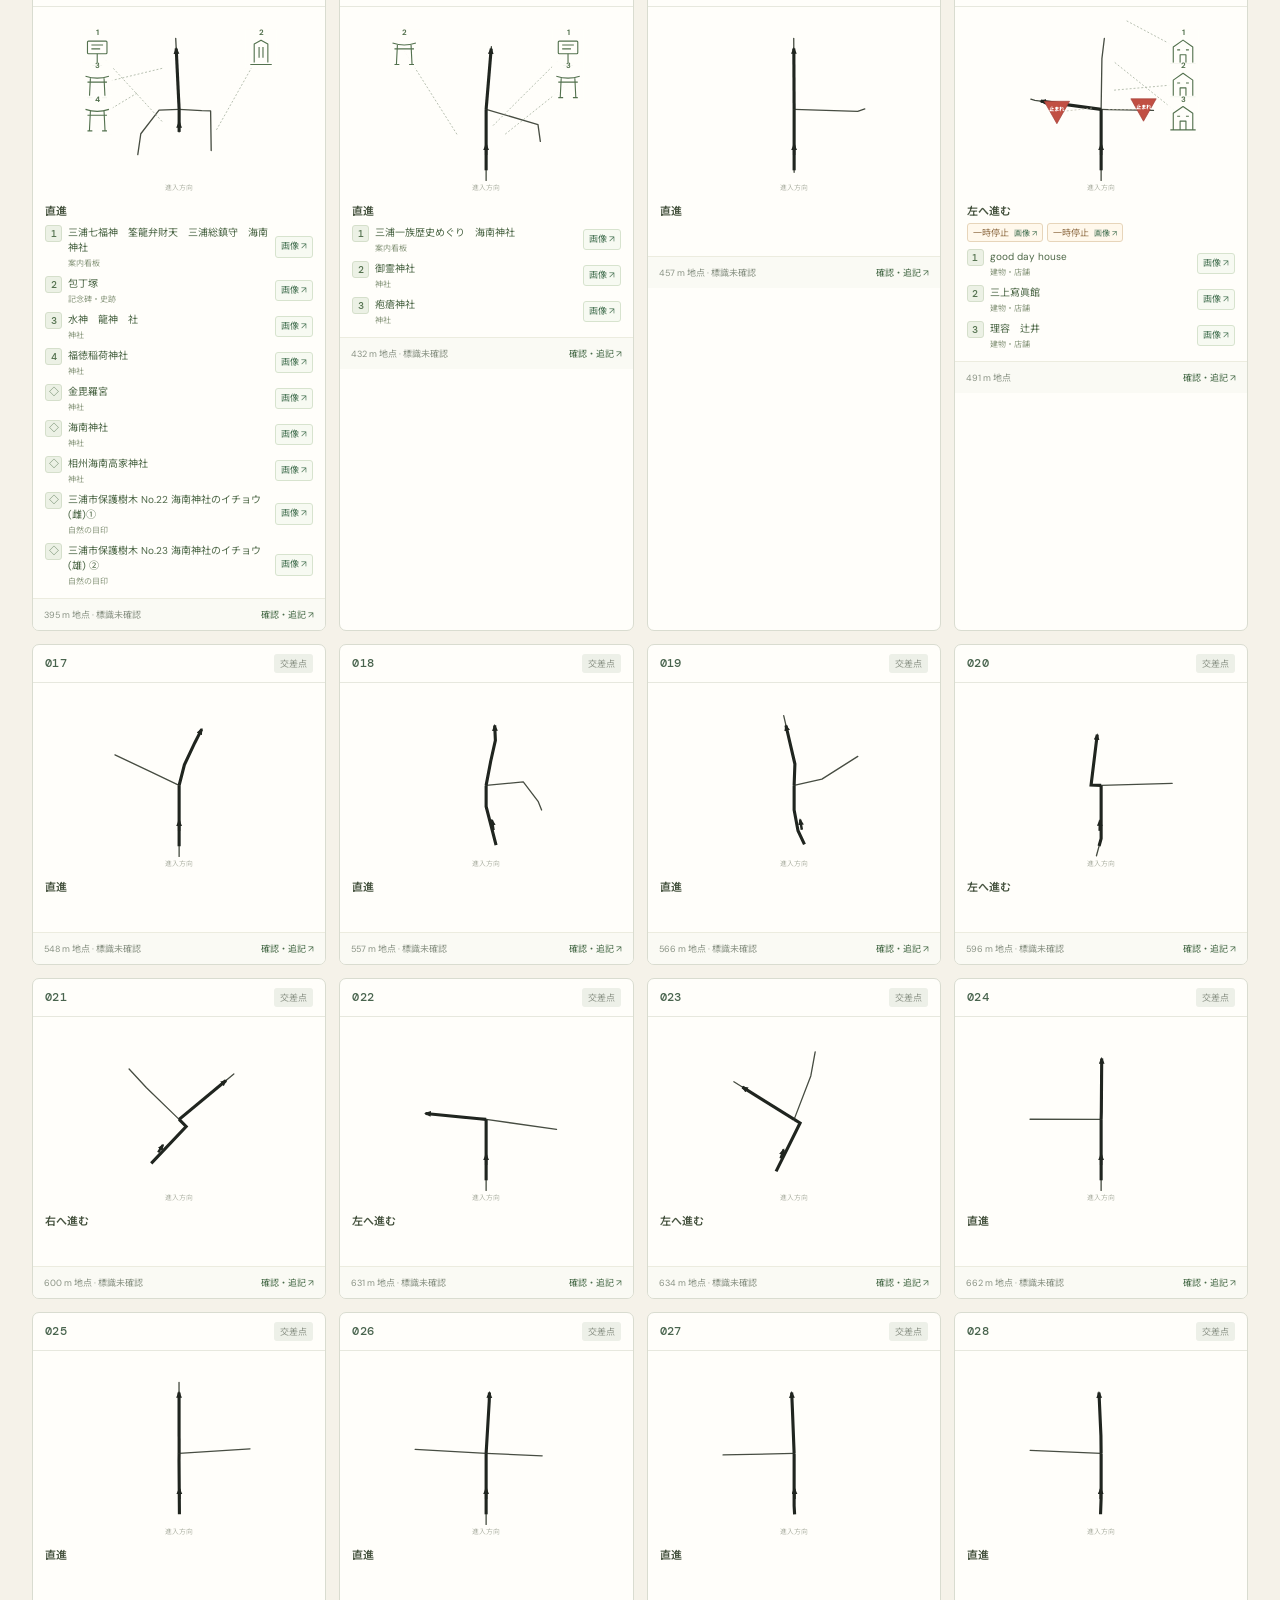
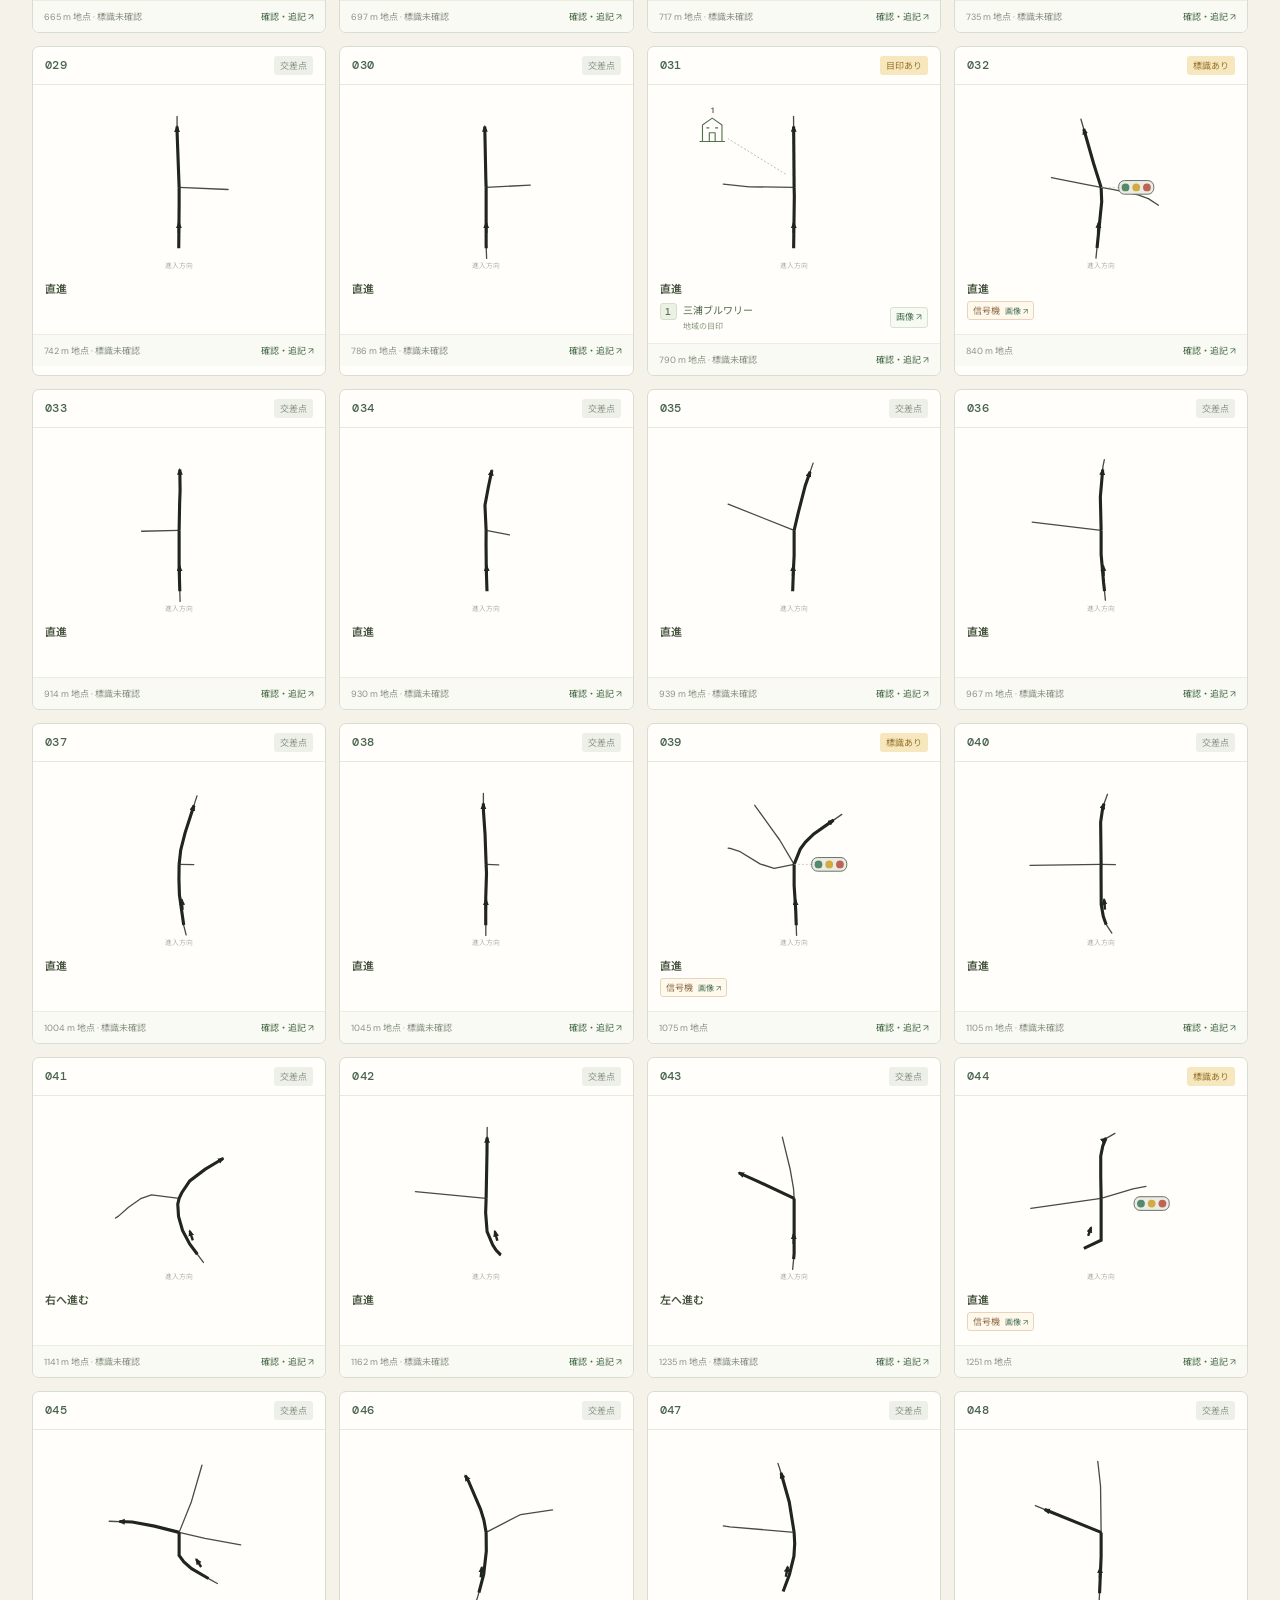
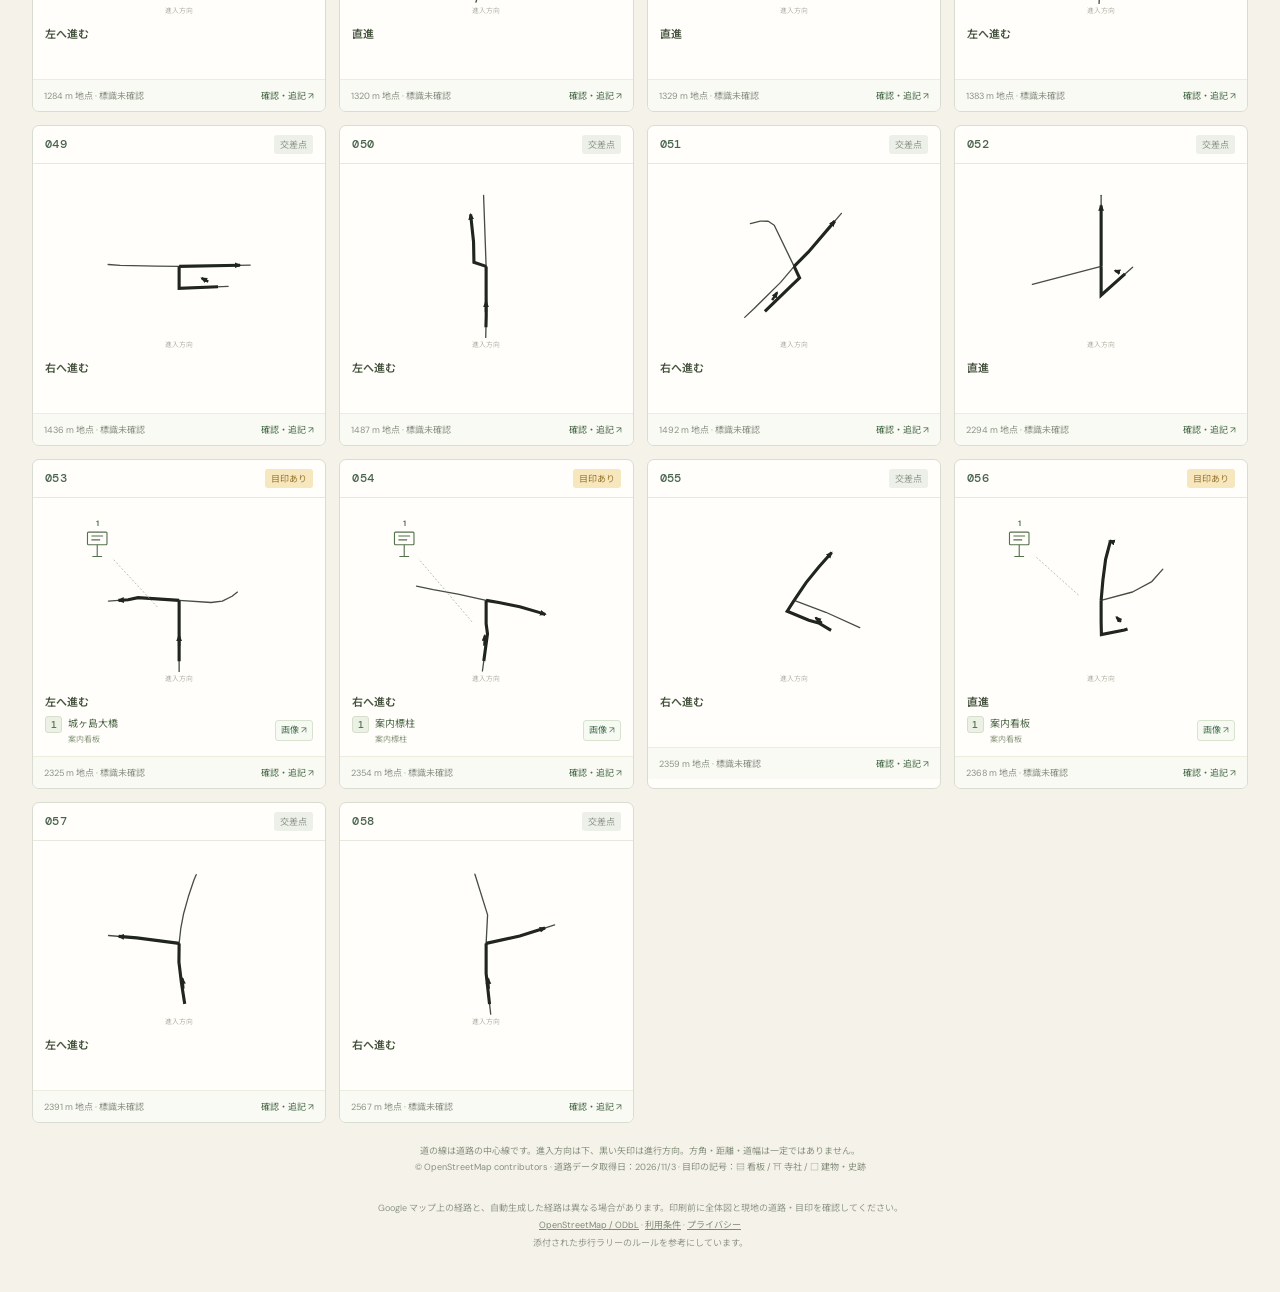
==== commit 21c40650: "Add files via upload" ====
--- a/miura-koma-github-pages/index.html
+++ b/miura-koma-github-pages/index.html
@@ -9,6 +9,7 @@
   <link rel="stylesheet" href="app.css">
   <script defer src="data/miura-network.js"></script>
   <script defer src="routing.js"></script>
+  <script defer src="streetview.js"></script>
   <script defer src="app.js"></script>
 </head>
 <body>
@@ -33,7 +34,7 @@
           <button class="button primary generate" id="generateButton" type="submit"><span>↗</span> コマ地図を自動生成</button>
         </form>
         <div id="status" role="status" aria-live="polite" class="status">道路データを読み込んでいます…</div>
-        <details class="data-details"><summary>地図データについて</summary><p>経路・交差点・標識はOpenStreetMapの登録データを使用します。Google マップは現地確認用です。</p><p id="dataInfo"></p><p>標識の未登録は「標識がない」という意味ではありません。地図に存在が登録されている標識だけを表示します。</p><button class="text-button" id="refreshData" type="button">公開データを再取得</button></details>
+        <details class="data-details"><summary>地図データについて</summary><p>経路・交差点・標識はOpenStreetMapの登録データを使用します。Google マップは現地確認用です。</p><p id="dataInfo"></p><p><a href="streetview.html" target="_blank" rel="noopener">OSM登録済みの目印の画像を確認 ↗</a></p><p>標識の未登録は「標識がない」という意味ではありません。地図に存在が登録されている標識だけを表示します。</p><button class="text-button" id="refreshData" type="button">公開データを再取得</button></details>
       </section>
       <section class="map-panel panel" aria-labelledby="mapTitle">
         <div class="panel-toolbar"><h2 id="mapTitle">コース全体図 <small>作成者用</small></h2><a class="map-link" id="googleLink" target="_blank" rel="noreferrer">Google マップで確認 ↗</a></div>
@@ -55,7 +56,7 @@
       <div id="checkpointAside" class="checkpoint-aside"></div>
       <div class="print-footer">道の線は道路の中心線です。進入方向は下、黒い矢印は進行方向。方角・距離・道幅は一定ではありません。<br>© OpenStreetMap contributors · <span id="printSource"></span></div>
     </section>
-    <footer>Google マップ上の経路と、自動生成した経路は異なる場合があります。印刷前に全体図と現地の道路・目印を確認してください。<br><a href="https://www.openstreetmap.org/copyright" target="_blank" rel="noreferrer">OpenStreetMap / ODbL</a> · 添付された歩行ラリーのルールを参考にしています。</footer>
+    <footer>Google マップ上の経路と、自動生成した経路は異なる場合があります。印刷前に全体図と現地の道路・目印を確認してください。<br><a href="https://www.openstreetmap.org/copyright" target="_blank" rel="noreferrer">OpenStreetMap / ODbL</a> · <a href="terms.html" target="_blank" rel="noreferrer">利用条件</a> · <a href="privacy.html" target="_blank" rel="noreferrer">プライバシー</a><br>添付された歩行ラリーのルールを参考にしています。</footer>
   </main>
   <dialog id="frameDialog"><form id="frameEditForm"><div class="dialog-heading"><h2 id="editTitle">コマの確認</h2><button class="icon-button" type="button" id="closeDialog" aria-label="閉じる">×</button></div><div id="editDiagram"></div><a id="streetViewLink" target="_blank" rel="noreferrer">この地点をGoogle ストリートビューで確認 ↗</a><label class="field-label" for="manualLandmark">現地・Google マップで確認した目印</label><input id="manualLandmark" placeholder="例：交差点の左にある青い案内看板" maxlength="100"><div class="option-grid"><div><label class="field-label" for="manualSign">追加する道路標識</label><select id="manualSign"><option value="">追加しない</option><option value="stop">一時停止</option><option value="signals">信号機</option><option value="other">その他の標識</option></select></div><div><label class="field-label" for="signSide">標識の位置（進行方向基準）</label><select id="signSide"><option value="left">左</option><option value="right">右</option></select></div></div><label class="field-label" for="manualSignLabel">標識名・表示内容</label><input id="manualSignLabel" maxlength="60" placeholder="その他の標識の内容"><label class="field-label" for="frameNote">コマに印刷する補足</label><input id="frameNote" maxlength="120" placeholder="例：砂利道へ入る"><div class="dialog-actions"><button type="button" class="button" id="clearEdit">手動追記を解除</button><button type="submit" class="button primary">追記を保存</button></div><p class="small-muted">自動取得した標識は残し、確認した内容を追記します。</p></form></dialog>
   <input type="file" id="fileInput" accept="application/json,.json" hidden>
--- a/miura-koma-github-pages/app.css
+++ b/miura-koma-github-pages/app.css
@@ -9,3 +9,5 @@
 textarea{font:inherit;resize:vertical;width:100%;min-height:76px;border:1px solid #d8d6bd;background:#fffdf3;color:var(--ink);border-radius:5px;padding:8px;font-size:11px;line-height:1.7}textarea:focus{outline:2px solid #9fbb9e;outline-offset:1px}.checkpoint-location{border-left:3px solid #c2a14b;padding-left:10px;margin-top:12px}.cp-badge{margin-left:auto;background:#f1e3b9;border-radius:4px;padding:3px 7px;color:#82652b;font:10px 'DM Mono',monospace}.checkpoint-toggle{margin:8px 0 4px;font-size:9px}.checkpoint-location .field-label{margin-top:10px}.checkpoint-add{margin-left:8px;color:#94712f}.checkpoint-hint{font-size:9px;color:#8a8873;line-height:1.7;margin:7px 0 0}.checkpoint-koma{border-color:#bca36a}.mission-block{margin:0 10px 10px;padding:10px;background:#f7f0db;border:1px solid #e4d5ad;border-radius:5px}.mission-block h3{font-size:11px;line-height:1.6;margin:0 0 7px;color:#715c2e;overflow-wrap:anywhere}.mission-caption{font:8px 'DM Mono',monospace;letter-spacing:.15em;color:#a68b4b}.mission-block p{white-space:pre-wrap;font-size:11px;line-height:1.8;margin:4px 0 0;color:#4b4e38;overflow-wrap:anywhere}.mission-block .text-button{font-size:9px;padding-top:7px}body.participant .mission-block{display:block}@media print{.mission-block{margin:0 2mm 2mm;padding:2mm;border:1px solid #777;background:white;break-inside:avoid}.mission-block h3{font-size:8pt;color:black;margin-bottom:1mm}.mission-caption{font-size:6pt;color:#555}.mission-block p{font-size:8pt;line-height:1.6;color:black}.mission-block .organizer-only{display:none!important}.checkpoint-koma{border-color:#555}}
 
 .generation-rule{font-size:10px;line-height:1.8;background:#edf1e7;color:#5d7457;border:1px solid #dce4d4;border-radius:5px;padding:10px;margin-top:13px}.route-ends{font-size:11px;color:#63795e;line-height:1.8;border-left:2px solid #b7c6ab;padding-left:10px;overflow-wrap:anywhere}.landmark-note{display:flex;gap:6px;margin-top:7px;color:#4e6848}.landmark-note>b{font:500 10px 'DM Mono',monospace;background:#ecf1e5;color:#53714e;border:1px solid #d5dfcb;border-radius:3px;width:17px;height:17px;display:grid;place-items:center;flex:none}.landmark-note small{display:block;font-size:8px;color:#8b997f;margin-top:2px}.cp-arrival{font-size:9px;line-height:1.7;color:#8c7748;margin-bottom:7px}.checkpoint-aside{display:grid;grid-template-columns:repeat(3,minmax(0,1fr));gap:12px;margin-top:14px}.checkpoint-aside:empty{display:none}.checkpoint-aside .mission-block{margin:0}body.participant .route-ends{display:block}@media(max-width:720px){.checkpoint-aside{grid-template-columns:1fr}}@media print{.route-ends{font-size:8pt;color:black;border-left:1px solid #888;margin:0 0 4mm}.cp-arrival{font-size:7pt;color:black}.landmark-note{color:black;font-size:7.5pt}.landmark-note>b{background:none;color:black;border-color:#aaa}.landmark-note small{font-size:6.5pt;color:#555}.checkpoint-aside{grid-template-columns:1fr 1fr}.checkpoint-aside .mission-block{break-inside:avoid}}
+
+.photo-link{display:inline-block;margin-left:auto;align-self:center;white-space:nowrap;text-decoration:none;font-size:9px;color:#4d7759;padding:3px 5px;border:1px solid #d7e3ce;border-radius:3px;background:#f7faf2}.photo-link:hover{background:#eaf2e1}.sign-chip .photo-link{border:0;background:transparent;padding:0 0 0 5px;font-size:8px}.landmark-note>span{min-width:0;flex:1}@media print{.photo-link{display:none!important}}
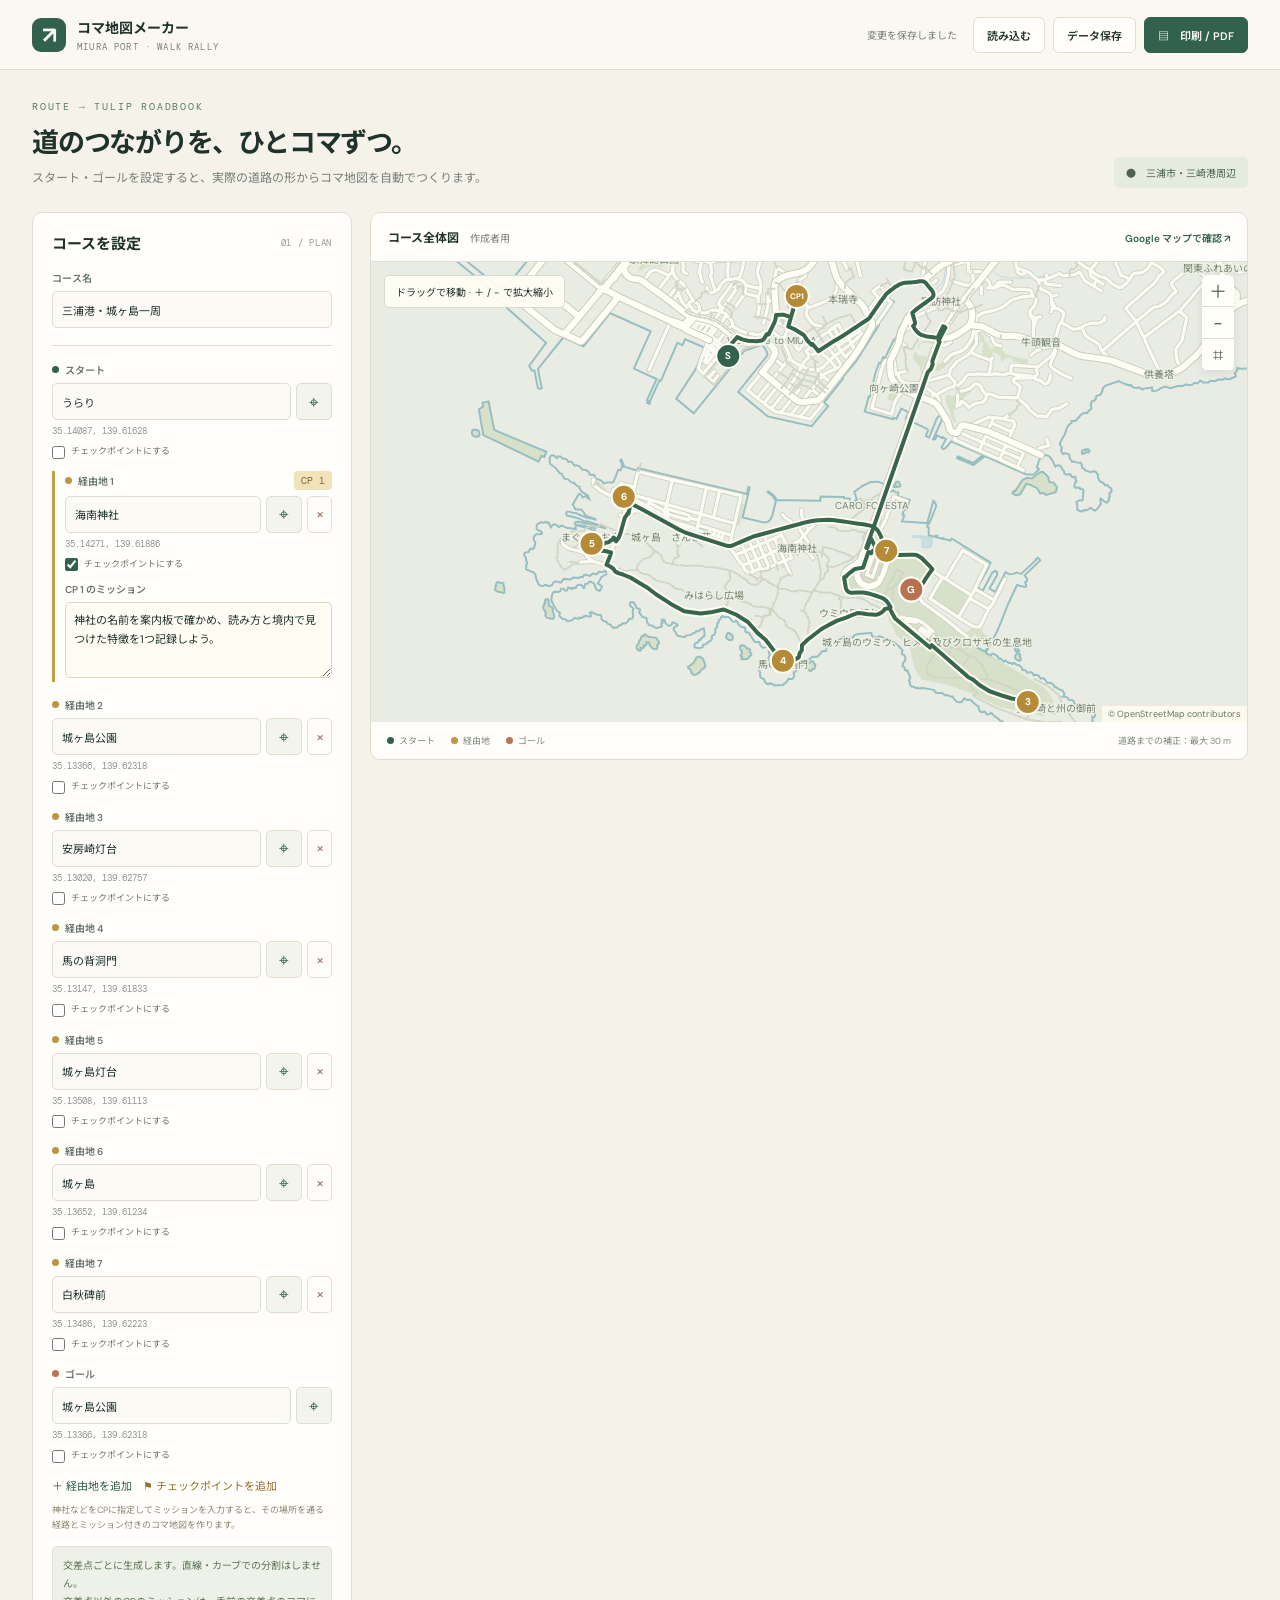
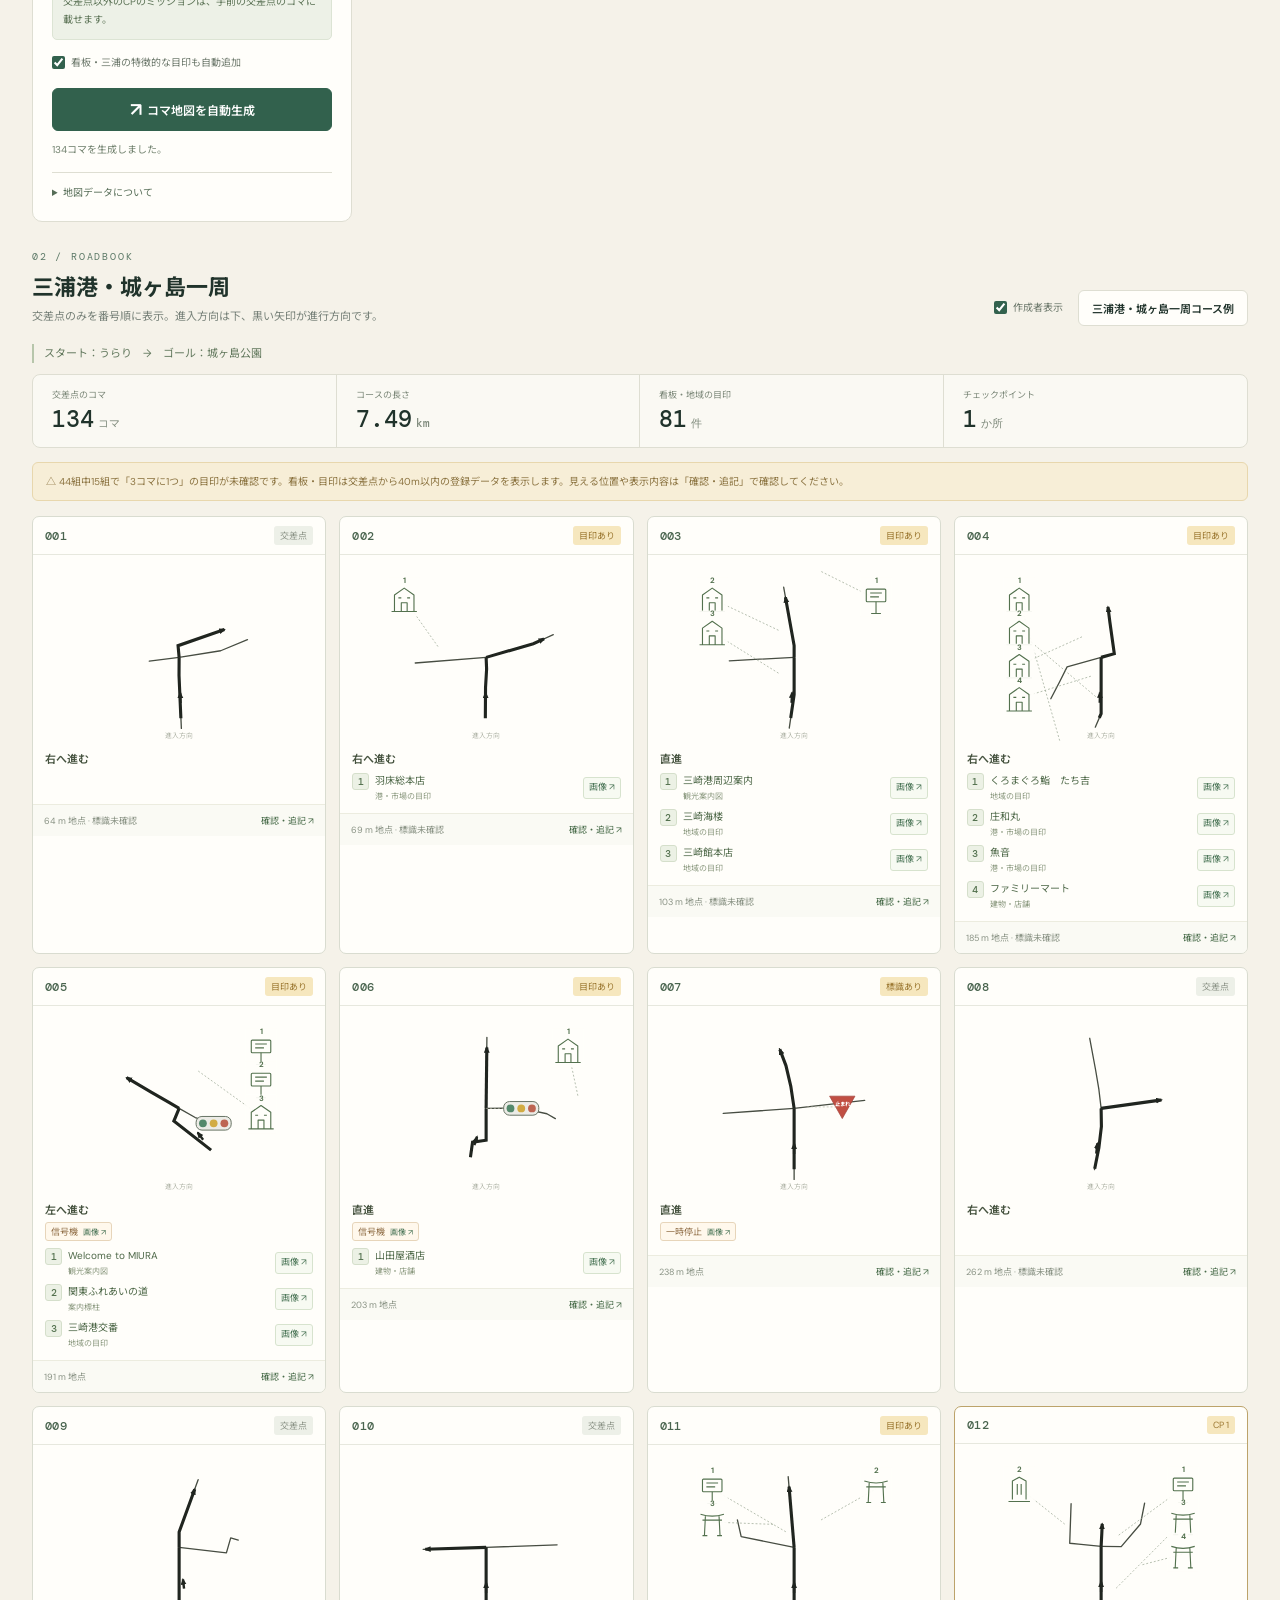
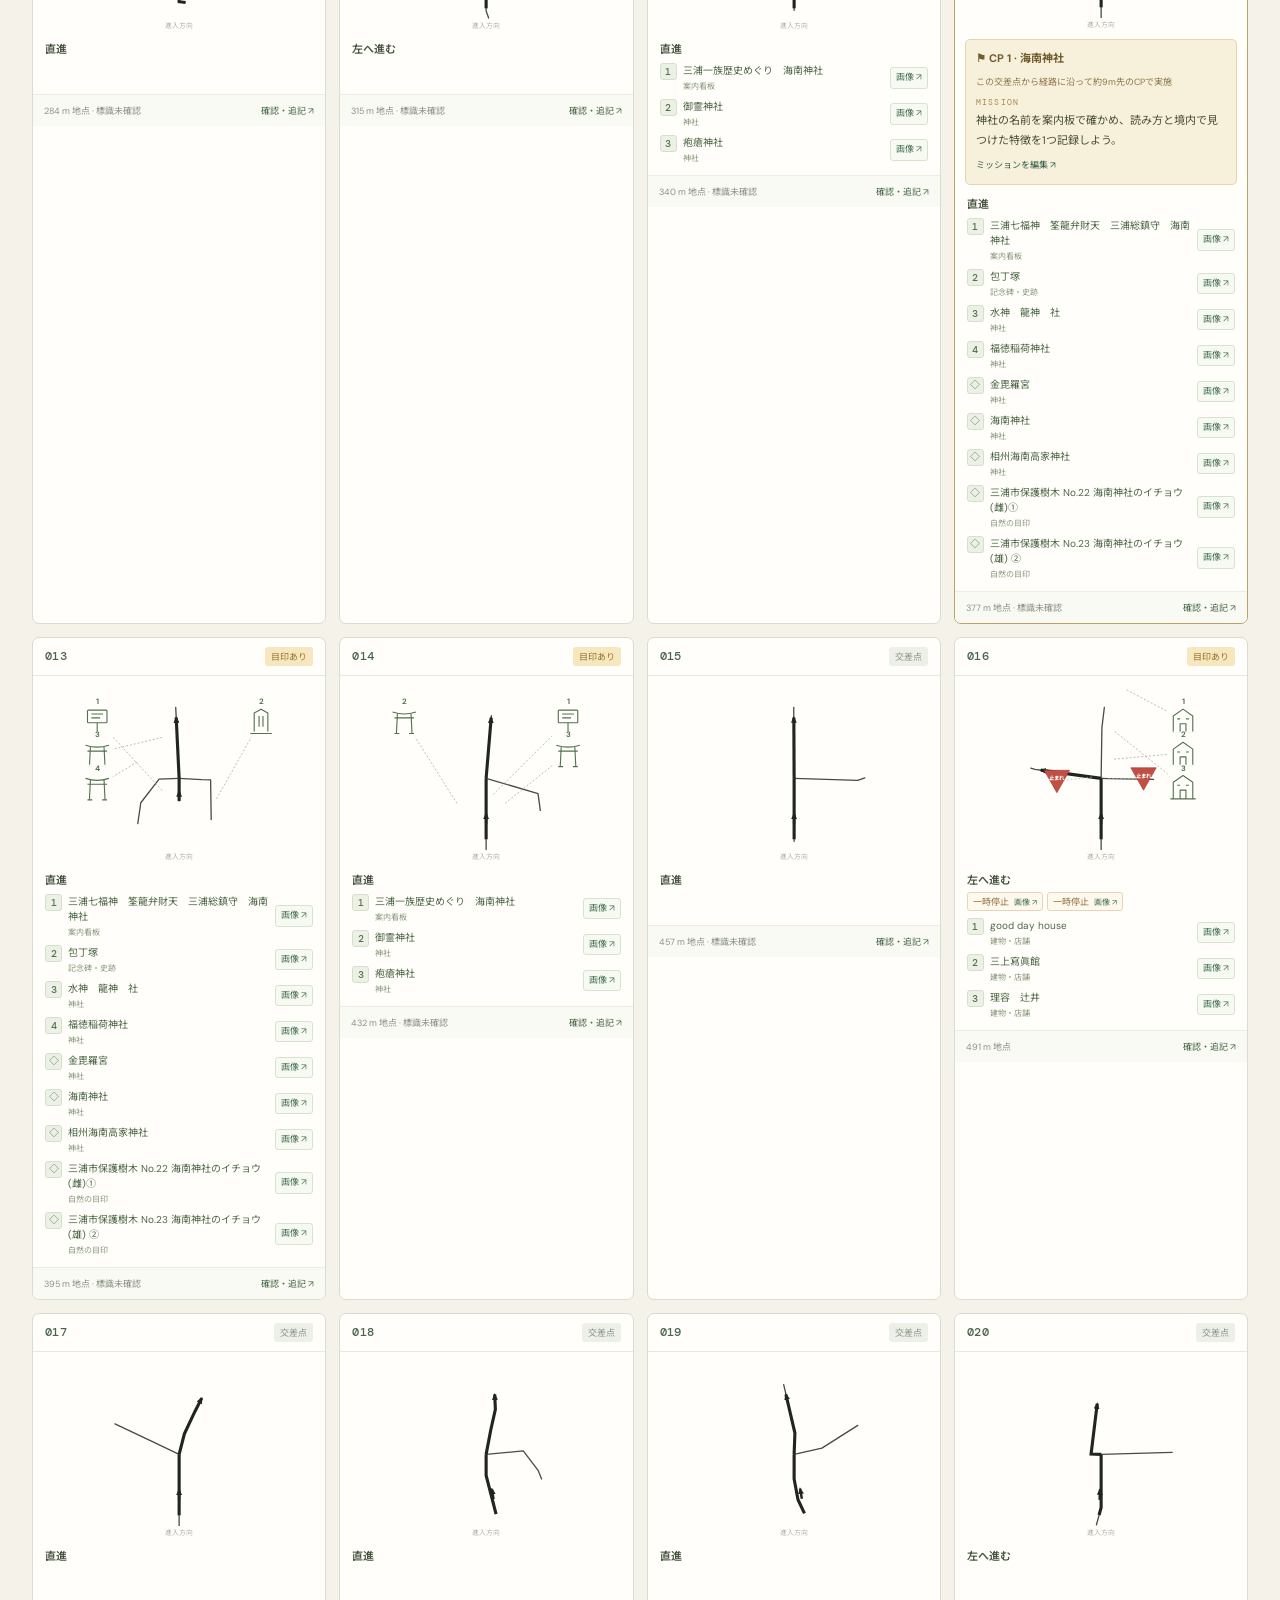
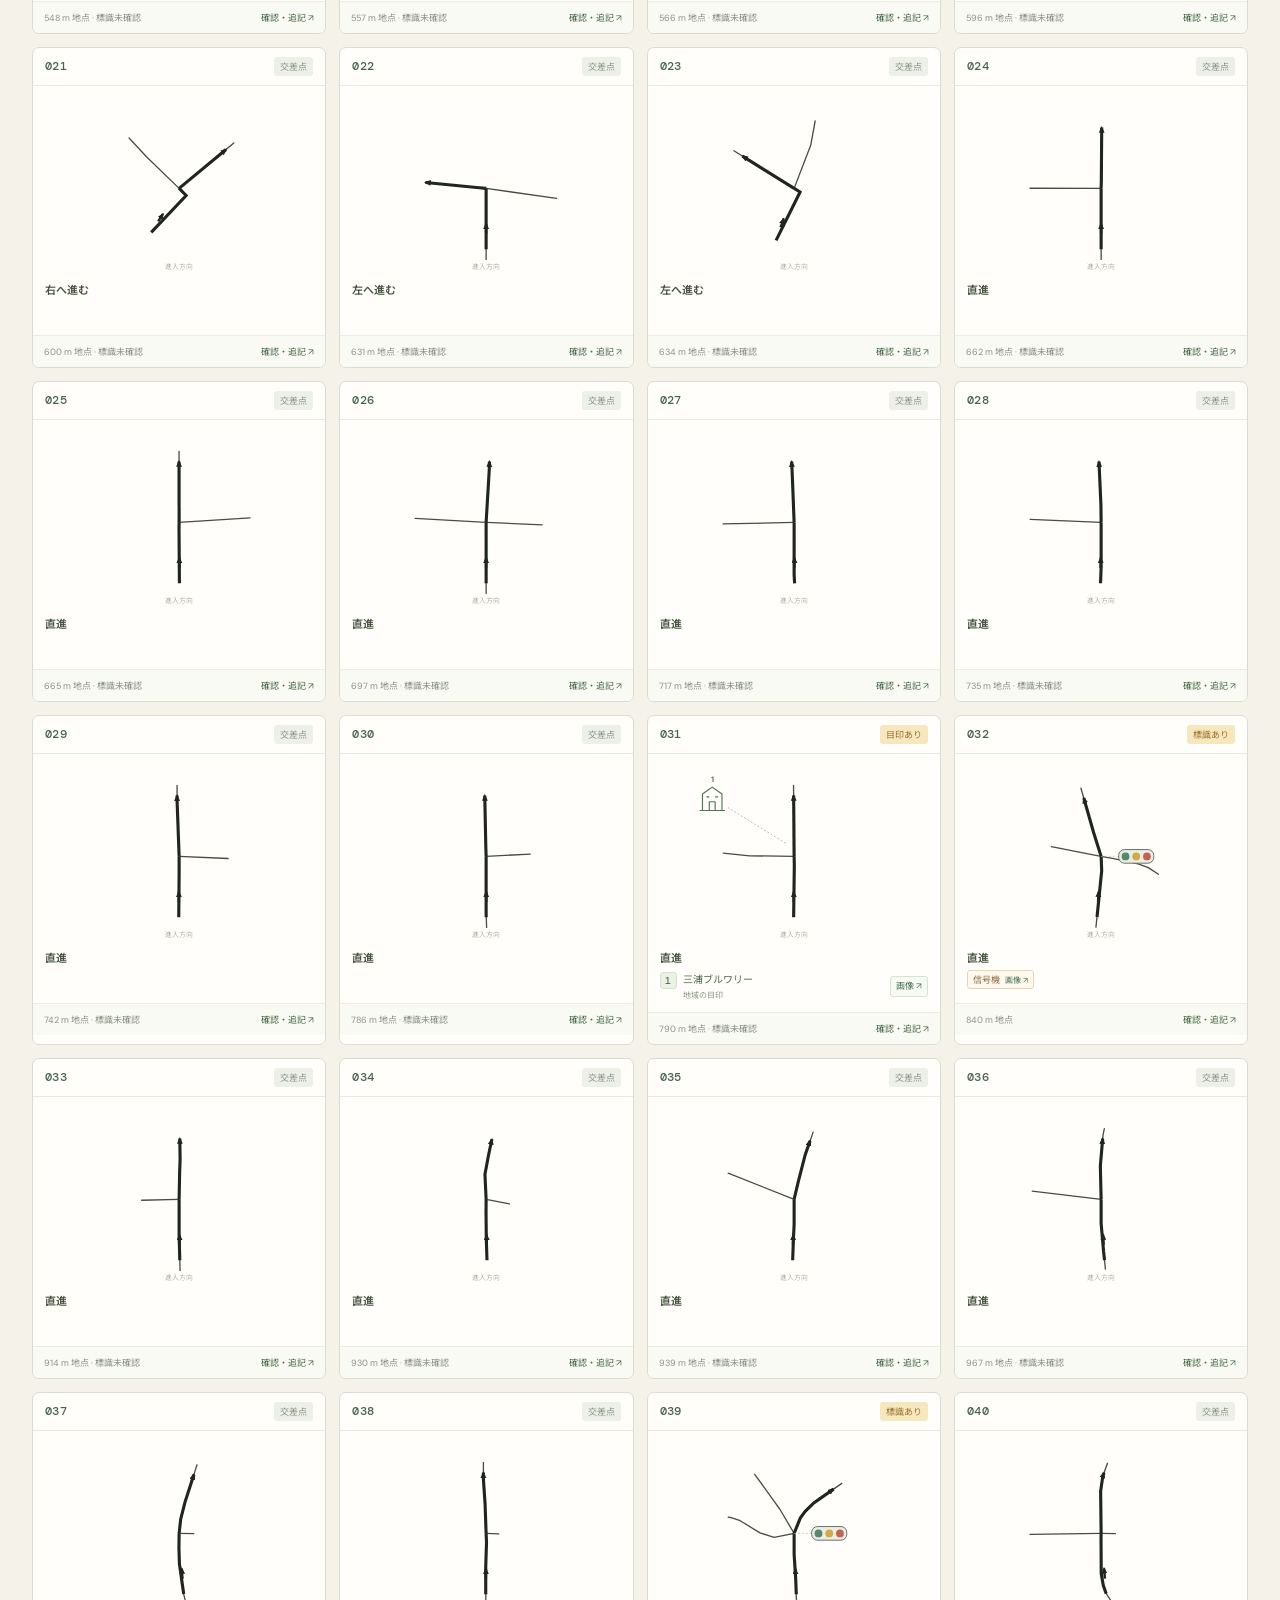
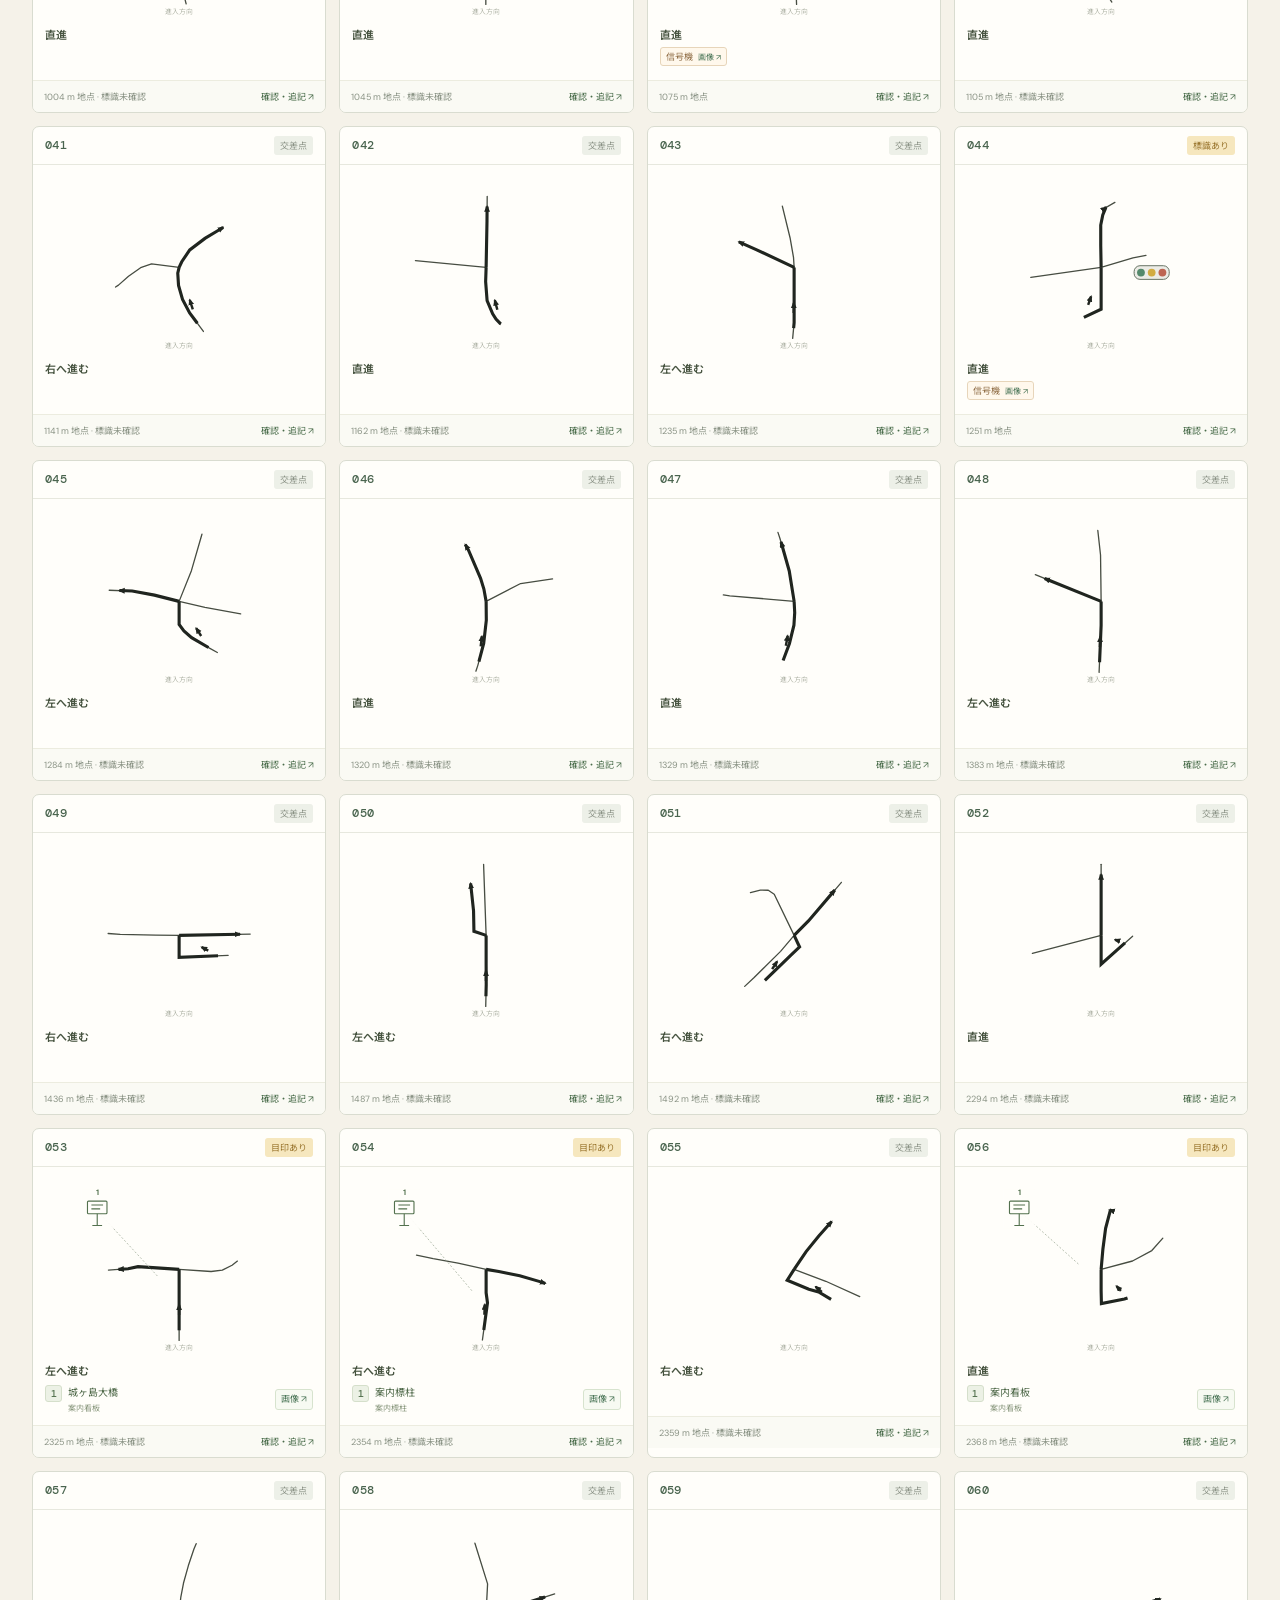
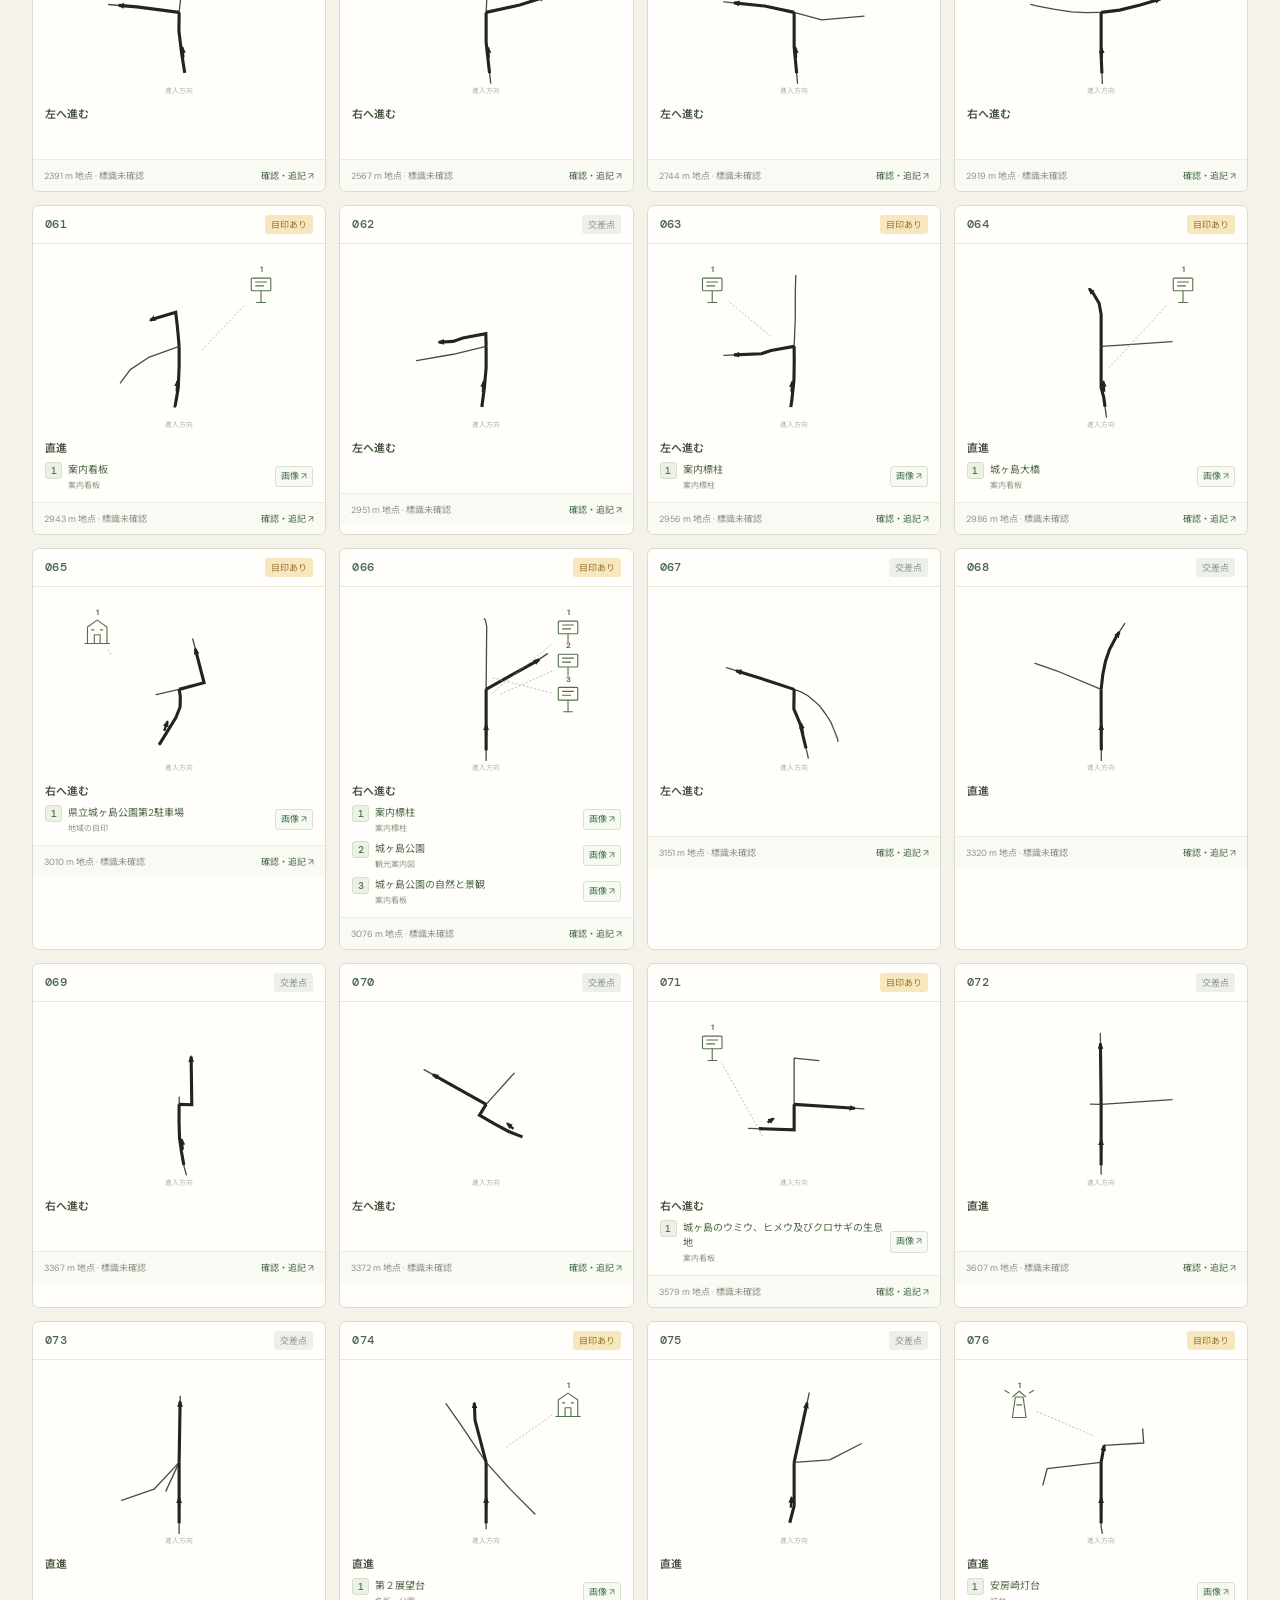
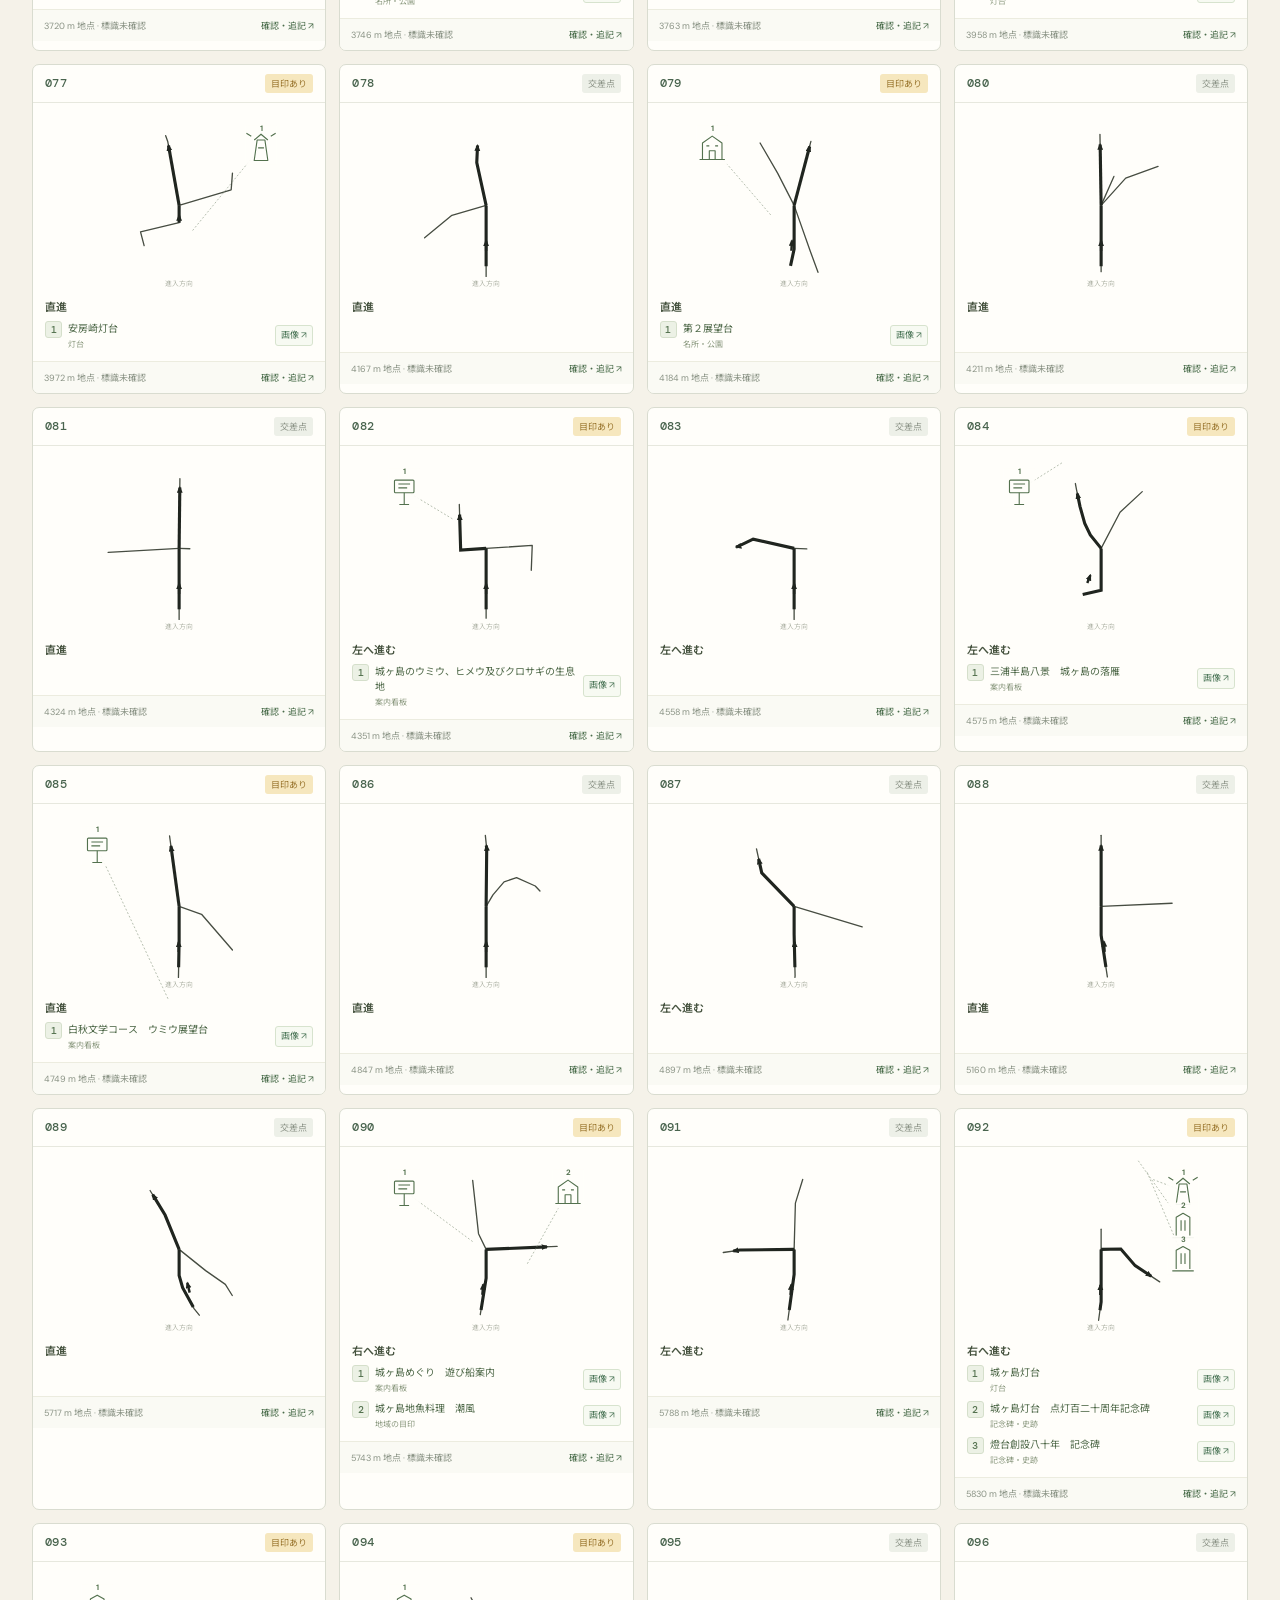
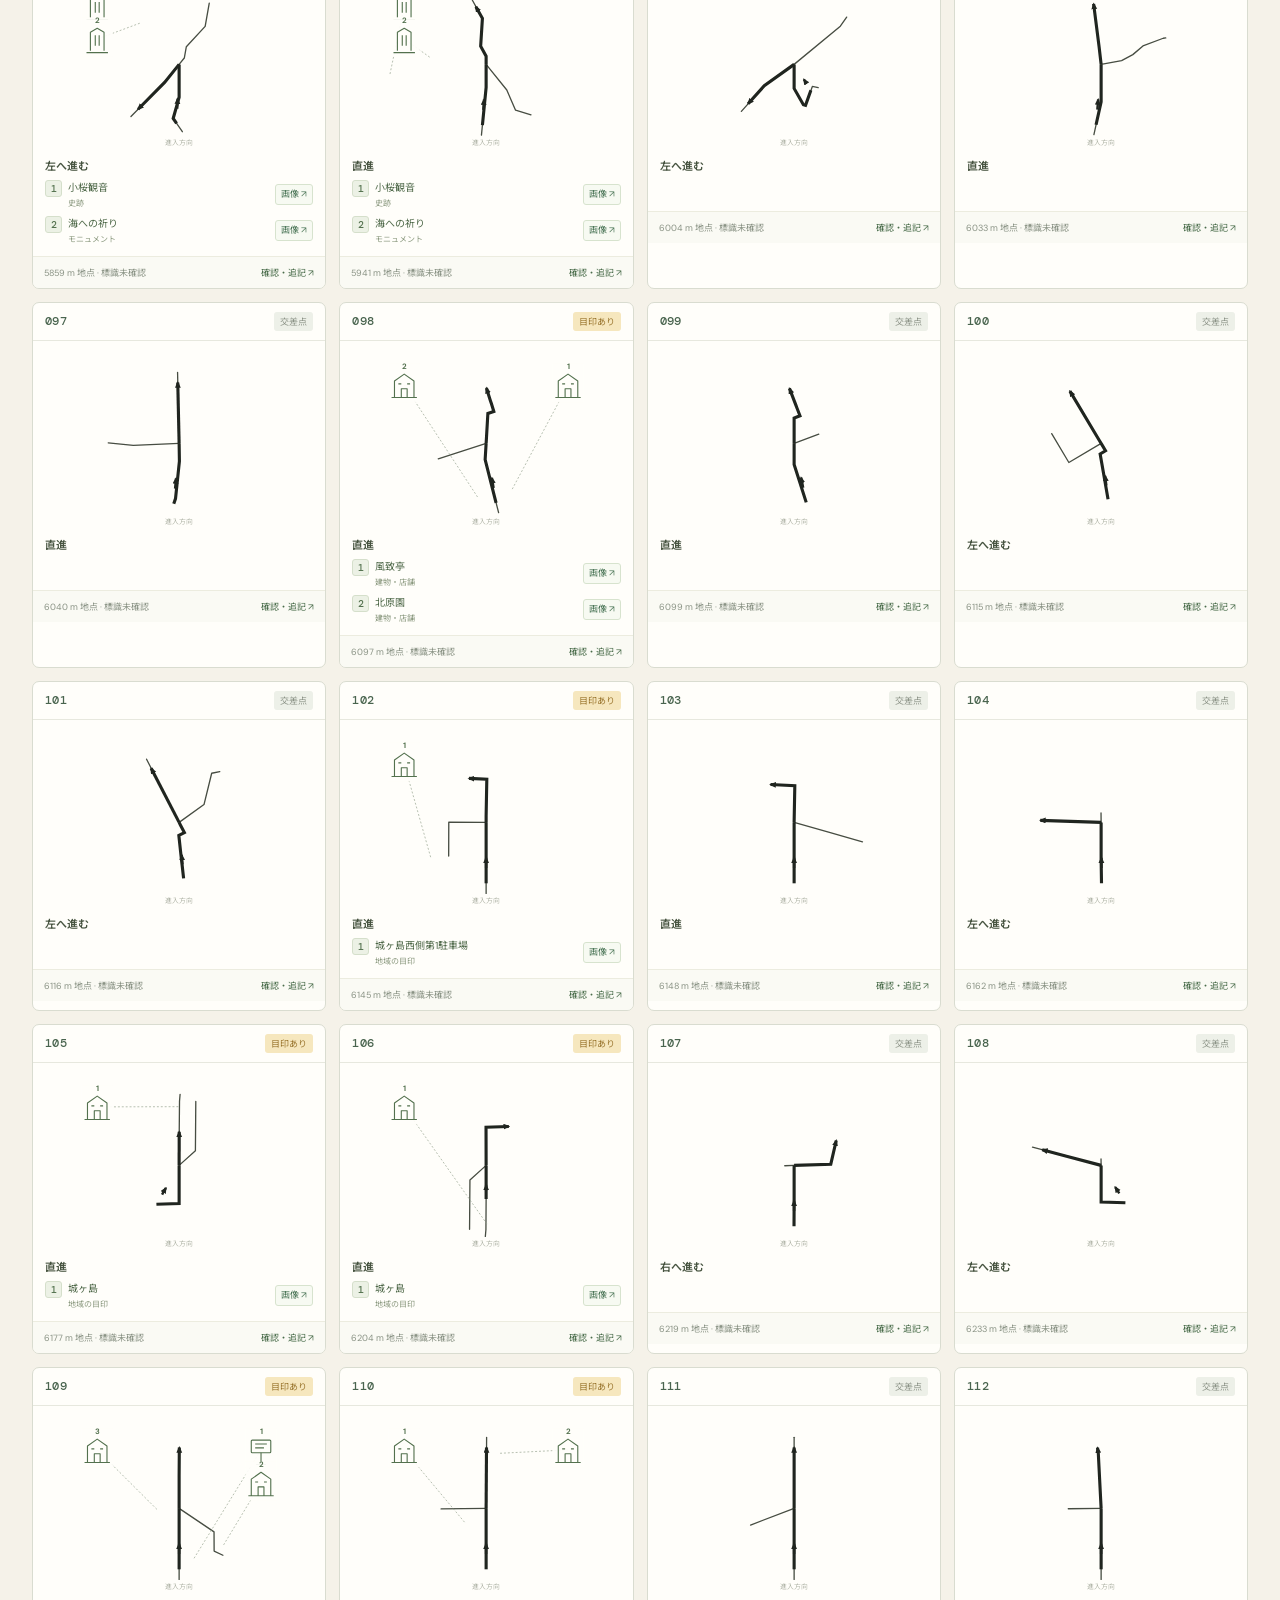
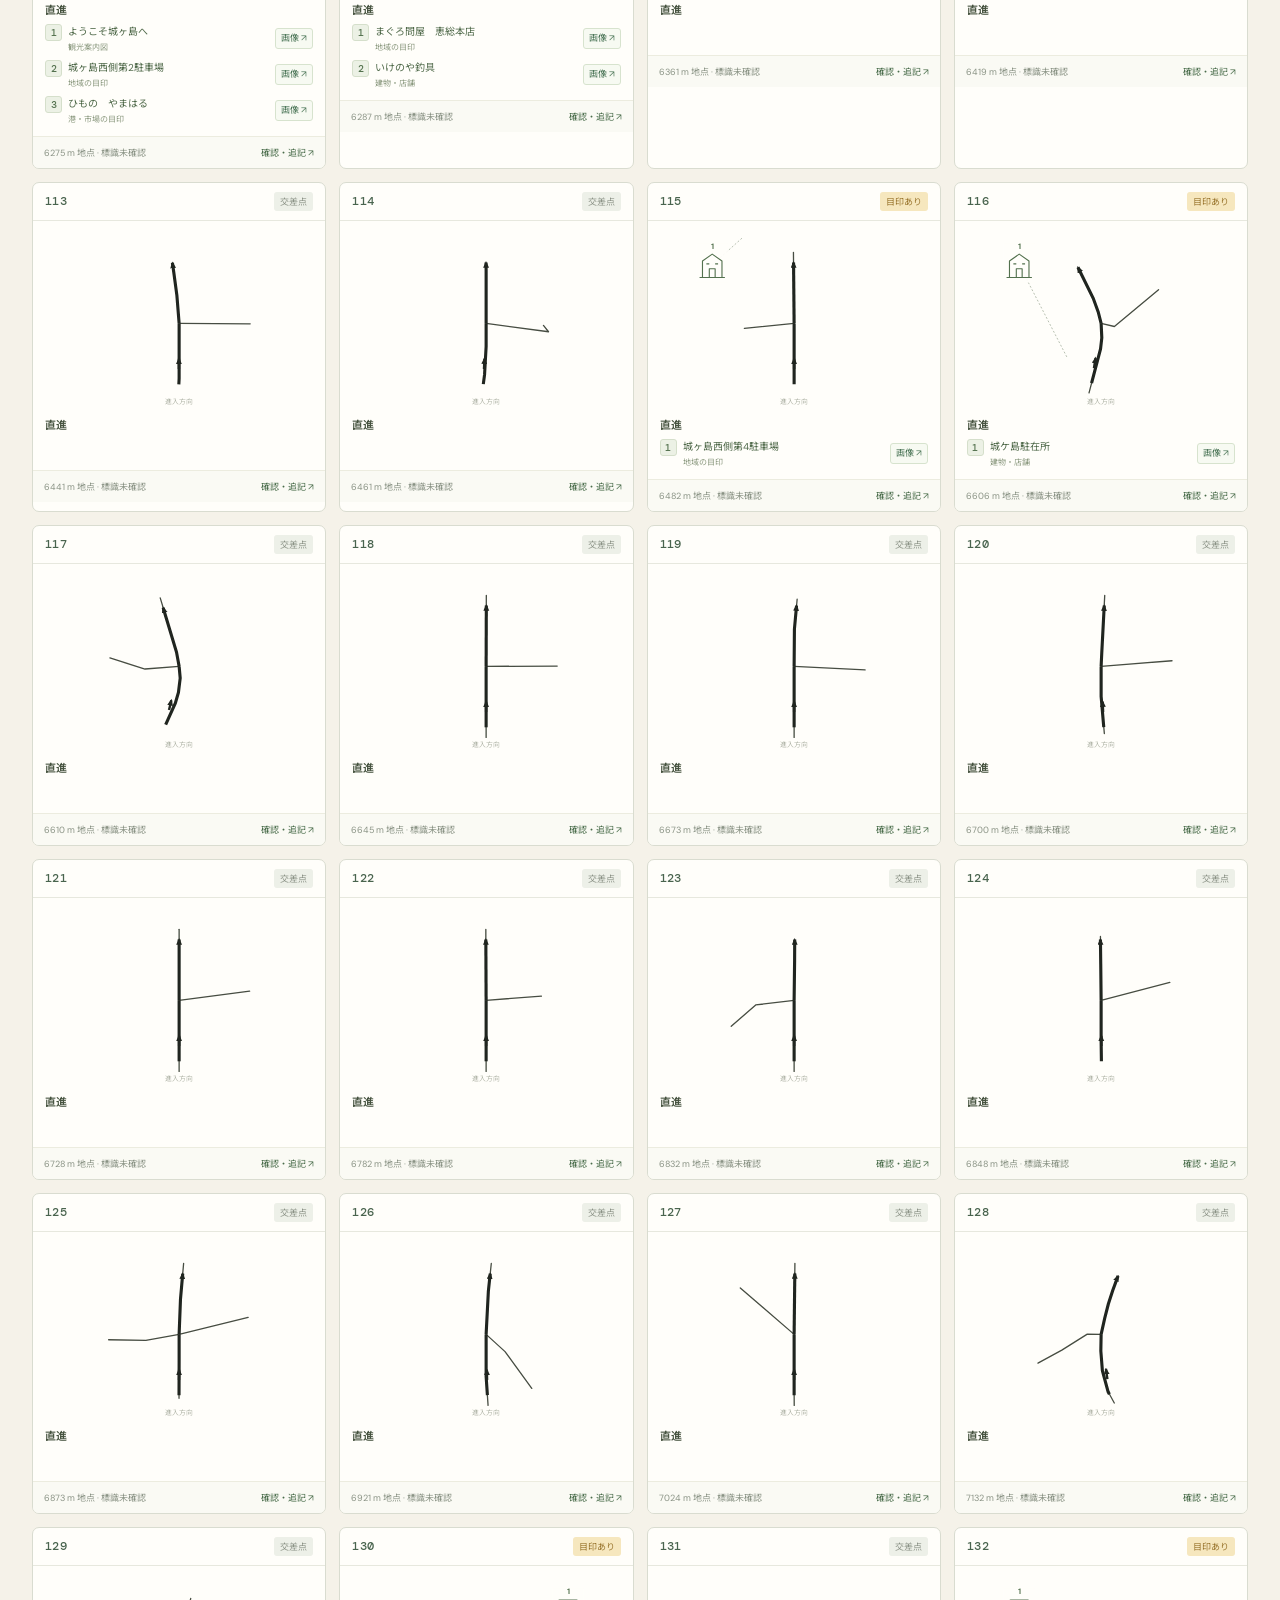
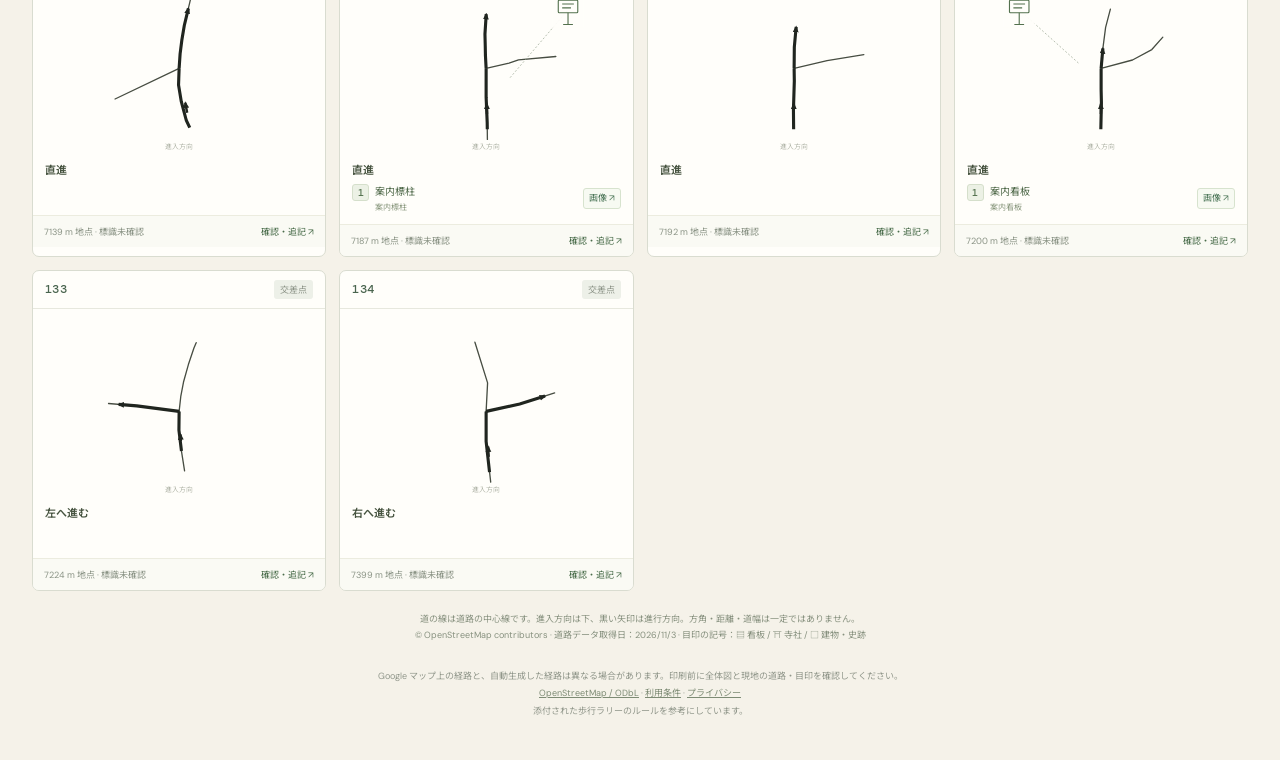
==== commit b9cf0336: "Extend sample course with a Jogashima island circuit" ====
--- a/miura-koma-github-pages/index.html
+++ b/miura-koma-github-pages/index.html
@@ -23,7 +23,7 @@
       <section class="planner panel" aria-labelledby="plannerTitle">
         <div class="section-heading"><h2 id="plannerTitle">コースを設定</h2><span class="mini-label">01 / PLAN</span></div>
         <form id="routeForm">
-          <label class="field-label" for="routeName">コース名</label><input id="routeName" value="三浦港まち歩き" maxlength="80">
+          <label class="field-label" for="routeName">コース名</label><input id="routeName" value="三浦港・城ヶ島一周" maxlength="80">
           <div class="location-fields" id="locationFields"></div>
           <datalist id="placeList"></datalist>
           <button class="text-button" id="addVia" type="button">＋ 経由地を追加</button>
@@ -48,7 +48,7 @@
       </section>
     </div>
     <section class="roadbook" aria-labelledby="bookTitle">
-      <div class="book-heading"><div><div class="eyebrow">02 / ROADBOOK</div><h2 id="bookTitle">コマ地図</h2><p id="bookSubtitle">進入方向は下。黒い矢印の方向へ進みます。</p></div><div class="book-tools"><label class="checkbox"><input type="checkbox" id="organizerMode" checked>作成者表示</label><button class="button" id="sampleButton">三浦港コース例</button></div></div>
+      <div class="book-heading"><div><div class="eyebrow">02 / ROADBOOK</div><h2 id="bookTitle">コマ地図</h2><p id="bookSubtitle">進入方向は下。黒い矢印の方向へ進みます。</p></div><div class="book-tools"><label class="checkbox"><input type="checkbox" id="organizerMode" checked>作成者表示</label><button class="button" id="sampleButton">三浦港・城ヶ島一周コース例</button></div></div>
       <p id="routeEnds" class="route-ends"></p>
       <div class="metrics" id="metrics" hidden></div>
       <div id="coverageNotice" class="coverage-notice" hidden></div>
@@ -58,7 +58,7 @@
     </section>
     <footer>Google マップ上の経路と、自動生成した経路は異なる場合があります。印刷前に全体図と現地の道路・目印を確認してください。<br><a href="https://www.openstreetmap.org/copyright" target="_blank" rel="noreferrer">OpenStreetMap / ODbL</a> · <a href="terms.html" target="_blank" rel="noreferrer">利用条件</a> · <a href="privacy.html" target="_blank" rel="noreferrer">プライバシー</a><br>添付された歩行ラリーのルールを参考にしています。</footer>
   </main>
-  <dialog id="frameDialog"><form id="frameEditForm"><div class="dialog-heading"><h2 id="editTitle">コマの確認</h2><button class="icon-button" type="button" id="closeDialog" aria-label="閉じる">×</button></div><div id="editDiagram"></div><a id="streetViewLink" target="_blank" rel="noreferrer">この地点をGoogle ストリートビューで確認 ↗</a><label class="field-label" for="manualLandmark">現地・Google マップで確認した目印</label><input id="manualLandmark" placeholder="例：交差点の左にある青い案内看板" maxlength="100"><div class="option-grid"><div><label class="field-label" for="manualSign">追加する道路標識</label><select id="manualSign"><option value="">追加しない</option><option value="stop">一時停止</option><option value="signals">信号機</option><option value="other">その他の標識</option></select></div><div><label class="field-label" for="signSide">標識の位置（進行方向基準）</label><select id="signSide"><option value="left">左</option><option value="right">右</option></select></div></div><label class="field-label" for="manualSignLabel">標識名・表示内容</label><input id="manualSignLabel" maxlength="60" placeholder="その他の標識の内容"><label class="field-label" for="frameNote">コマに印刷する補足</label><input id="frameNote" maxlength="120" placeholder="例：砂利道へ入る"><div class="dialog-actions"><button type="button" class="button" id="clearEdit">手動追記を解除</button><button type="submit" class="button primary">追記を保存</button></div><p class="small-muted">自動取得した標識は残し、確認した内容を追記します。</p></form></dialog>
+  <dialog id="frameDialog"><form id="frameEditForm"><div class="dialog-heading"><h2 id="editTitle">コマの確認</h2><button class="icon-button" type="button" id="closeDialog" aria-label="閉じる">×</button></div><div id="editDiagram"></div><a id="streetViewLink" target="_blank" rel="noreferrer">この地点をGoogle ストリートビューで確認 ↗</a><section class="manual-photo-editor"><h3>手元の画像に差し替え（無料）</h3><label class="field-label" for="imageTarget">差し替える目印・標識</label><select id="imageTarget"></select><label class="field-label" for="manualPhoto">画像を選択（JPEG・PNG・WebP、10MB以下）</label><input type="file" id="manualPhoto" accept="image/jpeg,image/png,image/webp"><p id="imageHelp" class="small-muted"></p><img id="photoPreview" alt="選択した画像のプレビュー" hidden><button type="button" class="text-button" id="removePhoto">画像を解除して元のイラストに戻す</button><p id="photoStatus" class="small-muted" role="status"></p></section><label class="field-label" for="manualLandmark">現地・Google マップで確認した目印</label><input id="manualLandmark" placeholder="例：交差点の左にある青い案内看板" maxlength="100"><div class="option-grid"><div><label class="field-label" for="manualSign">追加する道路標識</label><select id="manualSign"><option value="">追加しない</option><option value="stop">一時停止</option><option value="signals">信号機</option><option value="other">その他の標識</option></select></div><div><label class="field-label" for="signSide">標識の位置（進行方向基準）</label><select id="signSide"><option value="left">左</option><option value="right">右</option></select></div></div><label class="field-label" for="manualSignLabel">標識名・表示内容</label><input id="manualSignLabel" maxlength="60" placeholder="その他の標識の内容"><label class="field-label" for="frameNote">コマに印刷する補足</label><input id="frameNote" maxlength="120" placeholder="例：砂利道へ入る"><div class="dialog-actions"><button type="button" class="button" id="clearEdit">手動追記を解除</button><button type="submit" id="saveFrame" class="button primary">追記を保存</button></div><p class="small-muted">自動取得した標識は残し、確認した内容を追記します。</p></form></dialog>
   <input type="file" id="fileInput" accept="application/json,.json" hidden>
   <div id="toast" class="toast" role="status"></div>
 </body>
--- a/miura-koma-github-pages/app.css
+++ b/miura-koma-github-pages/app.css
@@ -11,3 +11,5 @@
 .generation-rule{font-size:10px;line-height:1.8;background:#edf1e7;color:#5d7457;border:1px solid #dce4d4;border-radius:5px;padding:10px;margin-top:13px}.route-ends{font-size:11px;color:#63795e;line-height:1.8;border-left:2px solid #b7c6ab;padding-left:10px;overflow-wrap:anywhere}.landmark-note{display:flex;gap:6px;margin-top:7px;color:#4e6848}.landmark-note>b{font:500 10px 'DM Mono',monospace;background:#ecf1e5;color:#53714e;border:1px solid #d5dfcb;border-radius:3px;width:17px;height:17px;display:grid;place-items:center;flex:none}.landmark-note small{display:block;font-size:8px;color:#8b997f;margin-top:2px}.cp-arrival{font-size:9px;line-height:1.7;color:#8c7748;margin-bottom:7px}.checkpoint-aside{display:grid;grid-template-columns:repeat(3,minmax(0,1fr));gap:12px;margin-top:14px}.checkpoint-aside:empty{display:none}.checkpoint-aside .mission-block{margin:0}body.participant .route-ends{display:block}@media(max-width:720px){.checkpoint-aside{grid-template-columns:1fr}}@media print{.route-ends{font-size:8pt;color:black;border-left:1px solid #888;margin:0 0 4mm}.cp-arrival{font-size:7pt;color:black}.landmark-note{color:black;font-size:7.5pt}.landmark-note>b{background:none;color:black;border-color:#aaa}.landmark-note small{font-size:6.5pt;color:#555}.checkpoint-aside{grid-template-columns:1fr 1fr}.checkpoint-aside .mission-block{break-inside:avoid}}
 
 .photo-link{display:inline-block;margin-left:auto;align-self:center;white-space:nowrap;text-decoration:none;font-size:9px;color:#4d7759;padding:3px 5px;border:1px solid #d7e3ce;border-radius:3px;background:#f7faf2}.photo-link:hover{background:#eaf2e1}.sign-chip .photo-link{border:0;background:transparent;padding:0 0 0 5px;font-size:8px}.landmark-note>span{min-width:0;flex:1}@media print{.photo-link{display:none!important}}
+
+.manual-photo-editor{border:1px solid var(--line);border-radius:6px;padding:12px;margin-top:14px}.manual-photo-editor h3{font-size:12px;margin:0}.manual-photo-editor input[type=file]{height:auto;padding:8px}#photoPreview{display:block;max-width:100%;height:100px;object-fit:contain;margin-top:10px}
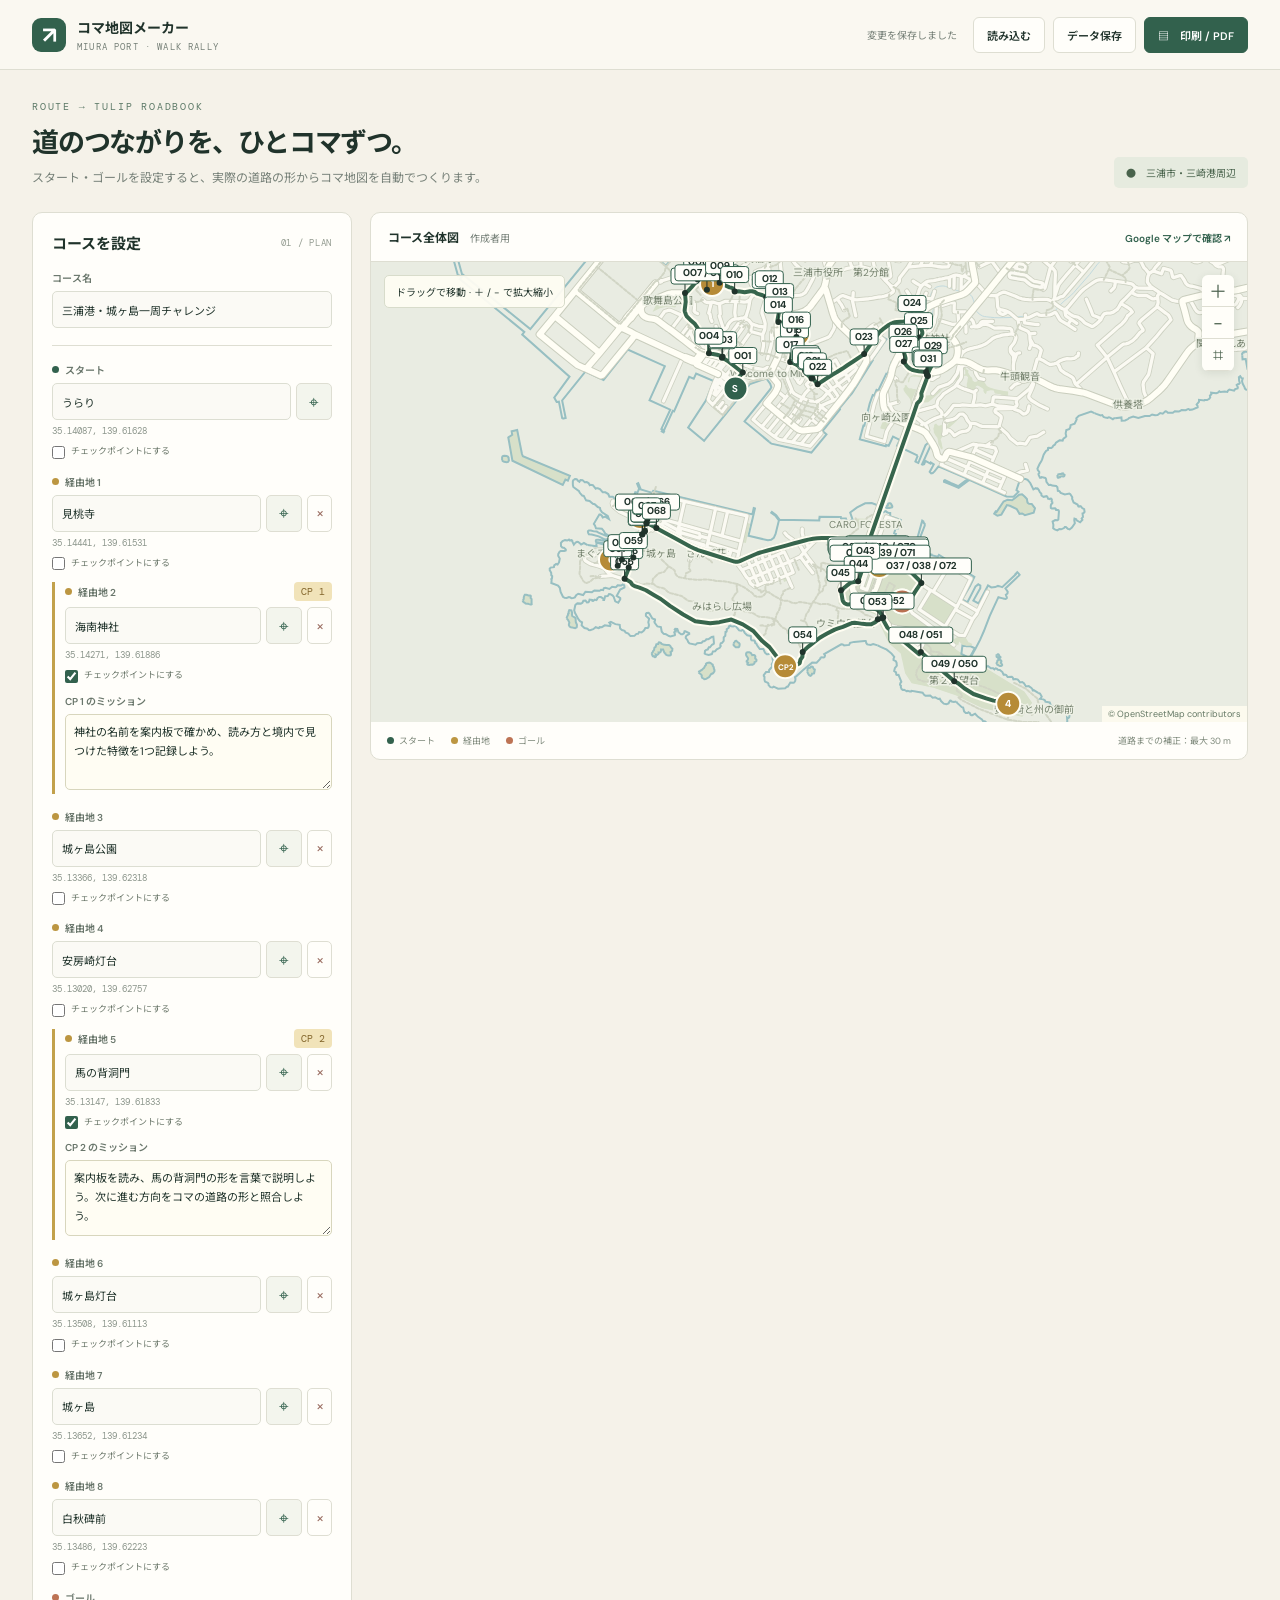
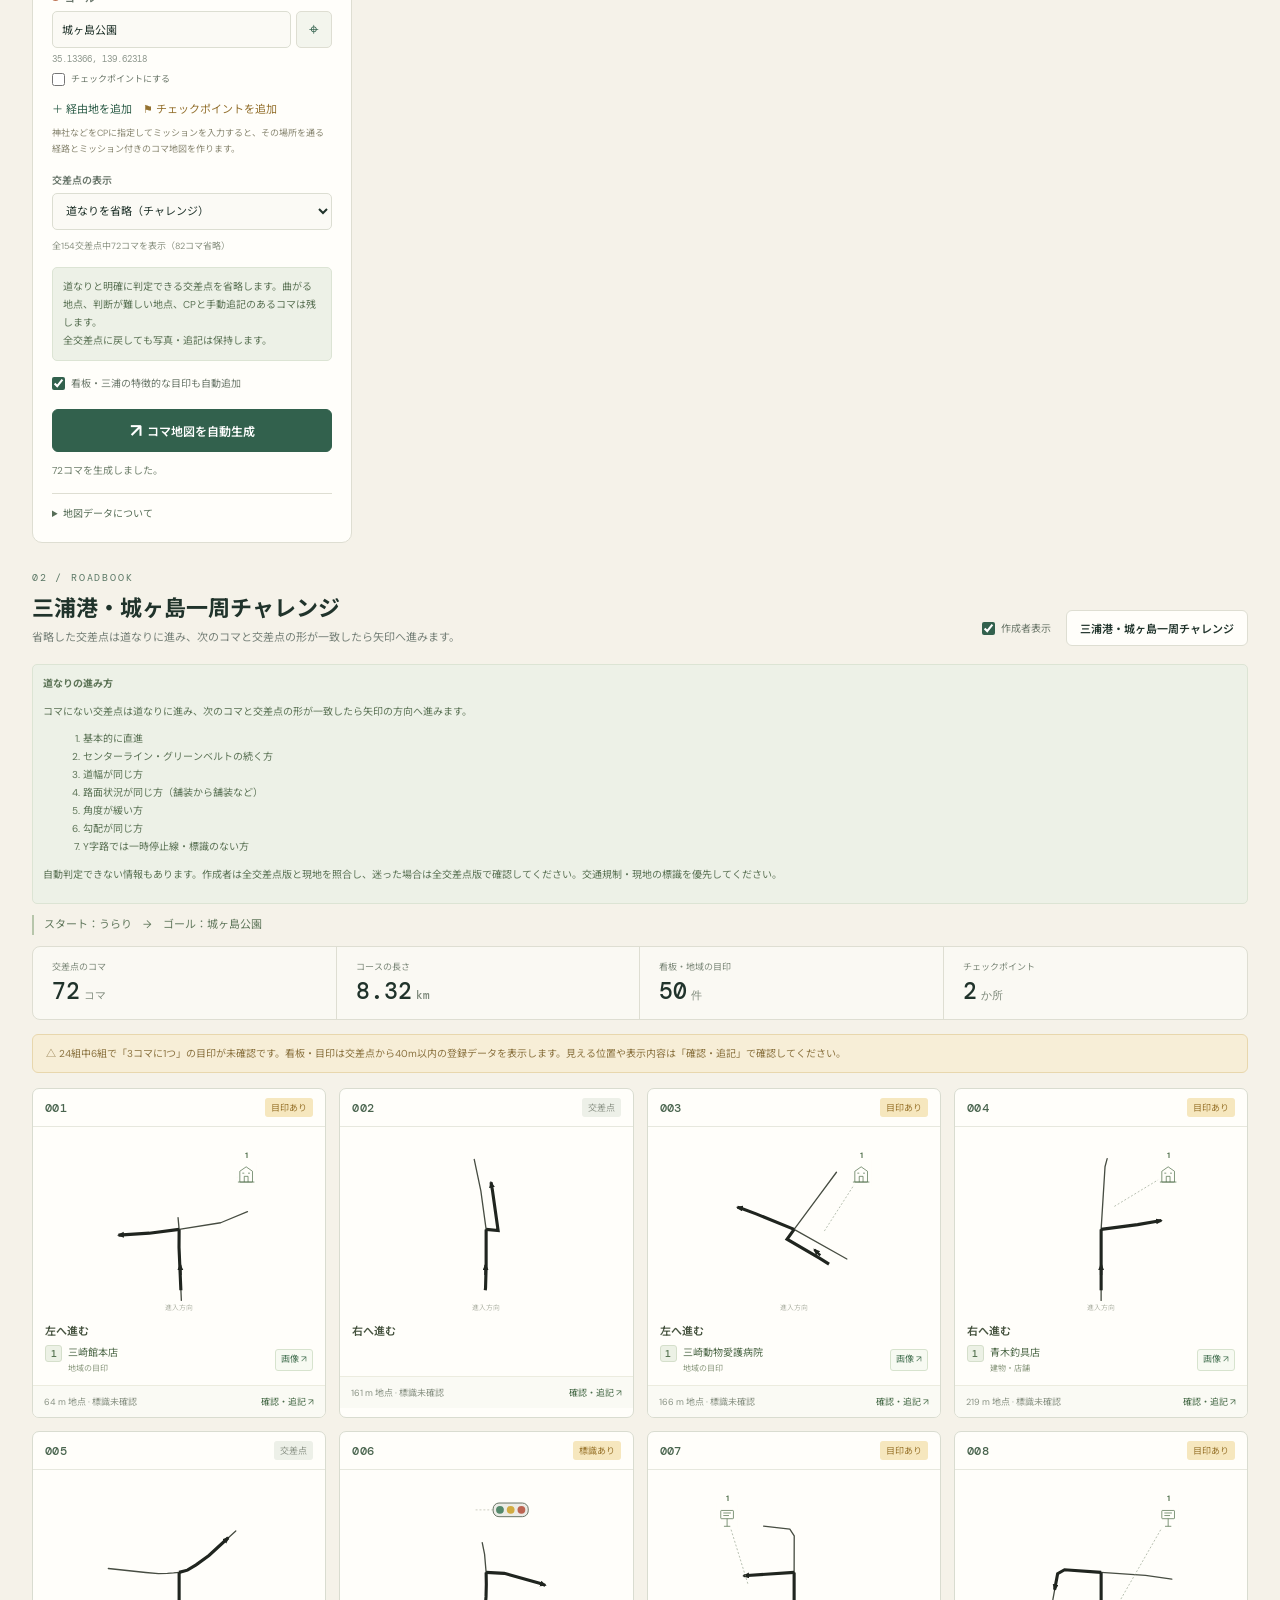
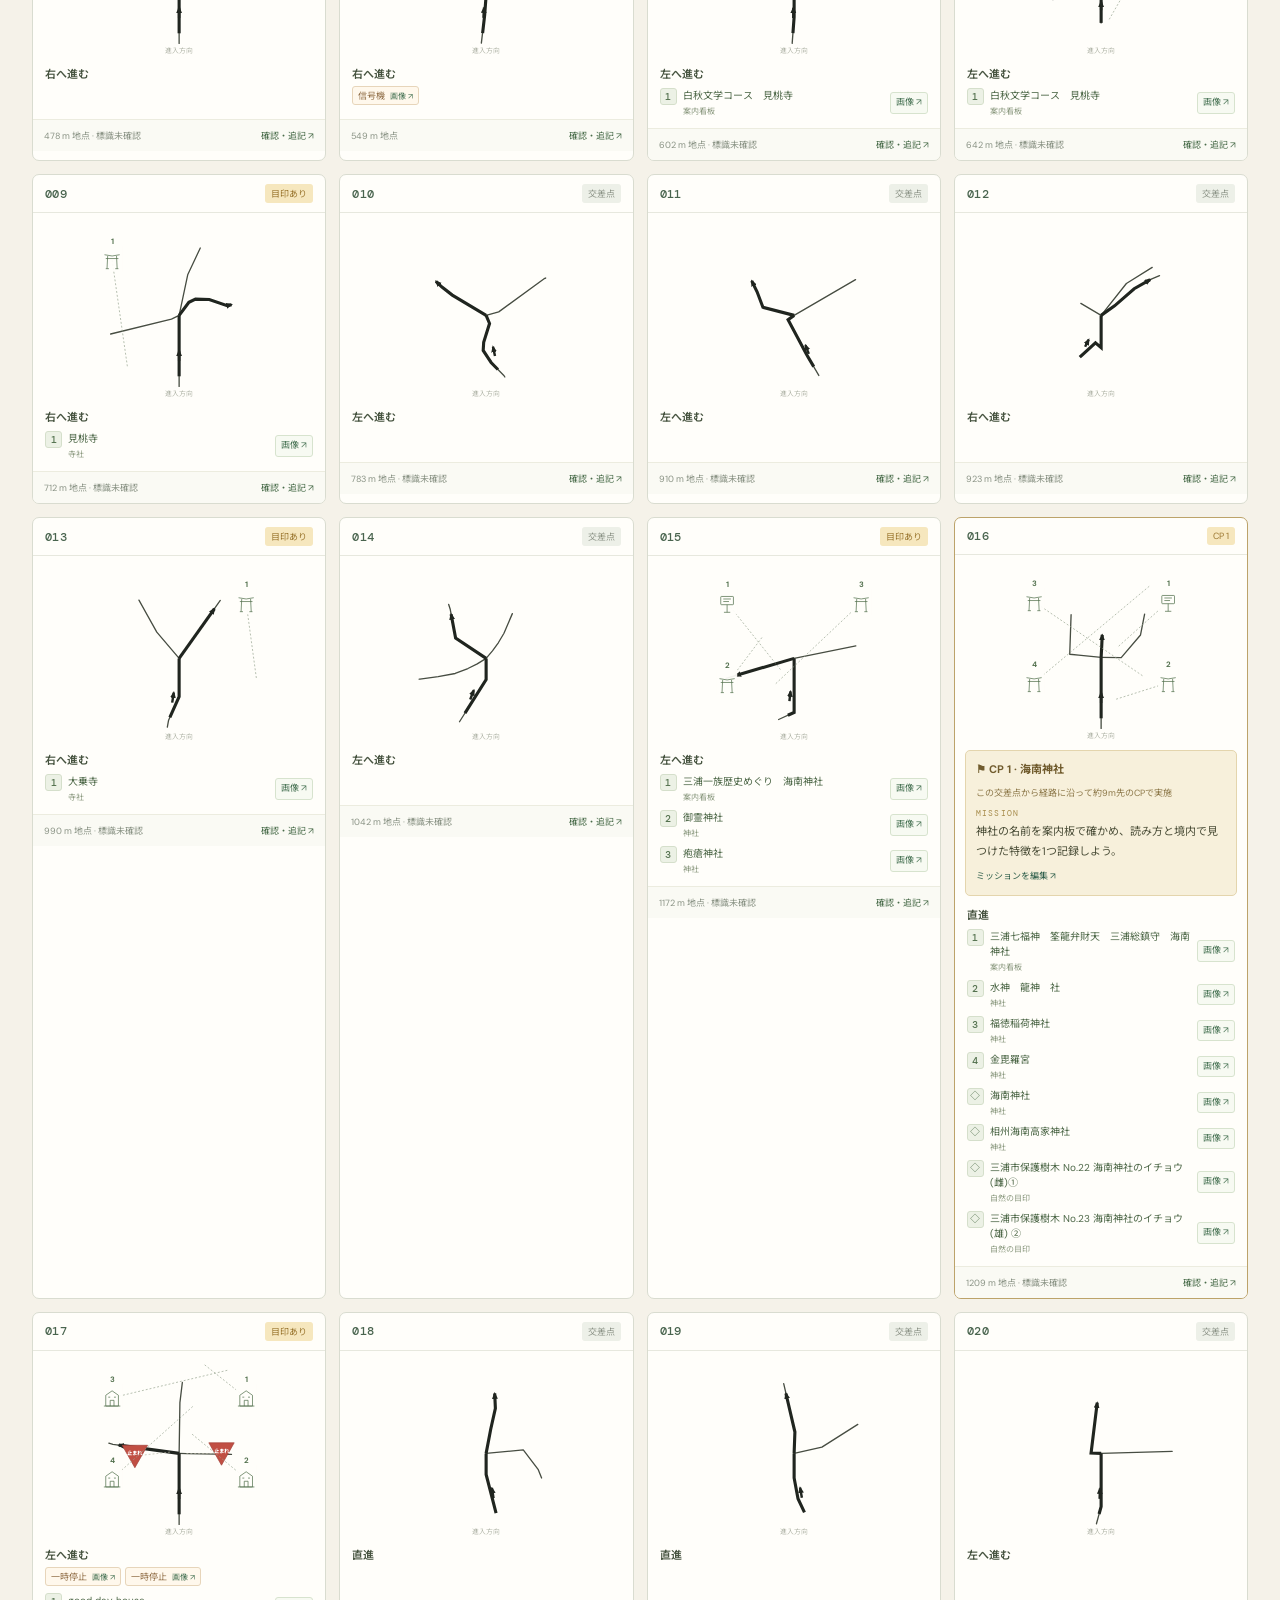
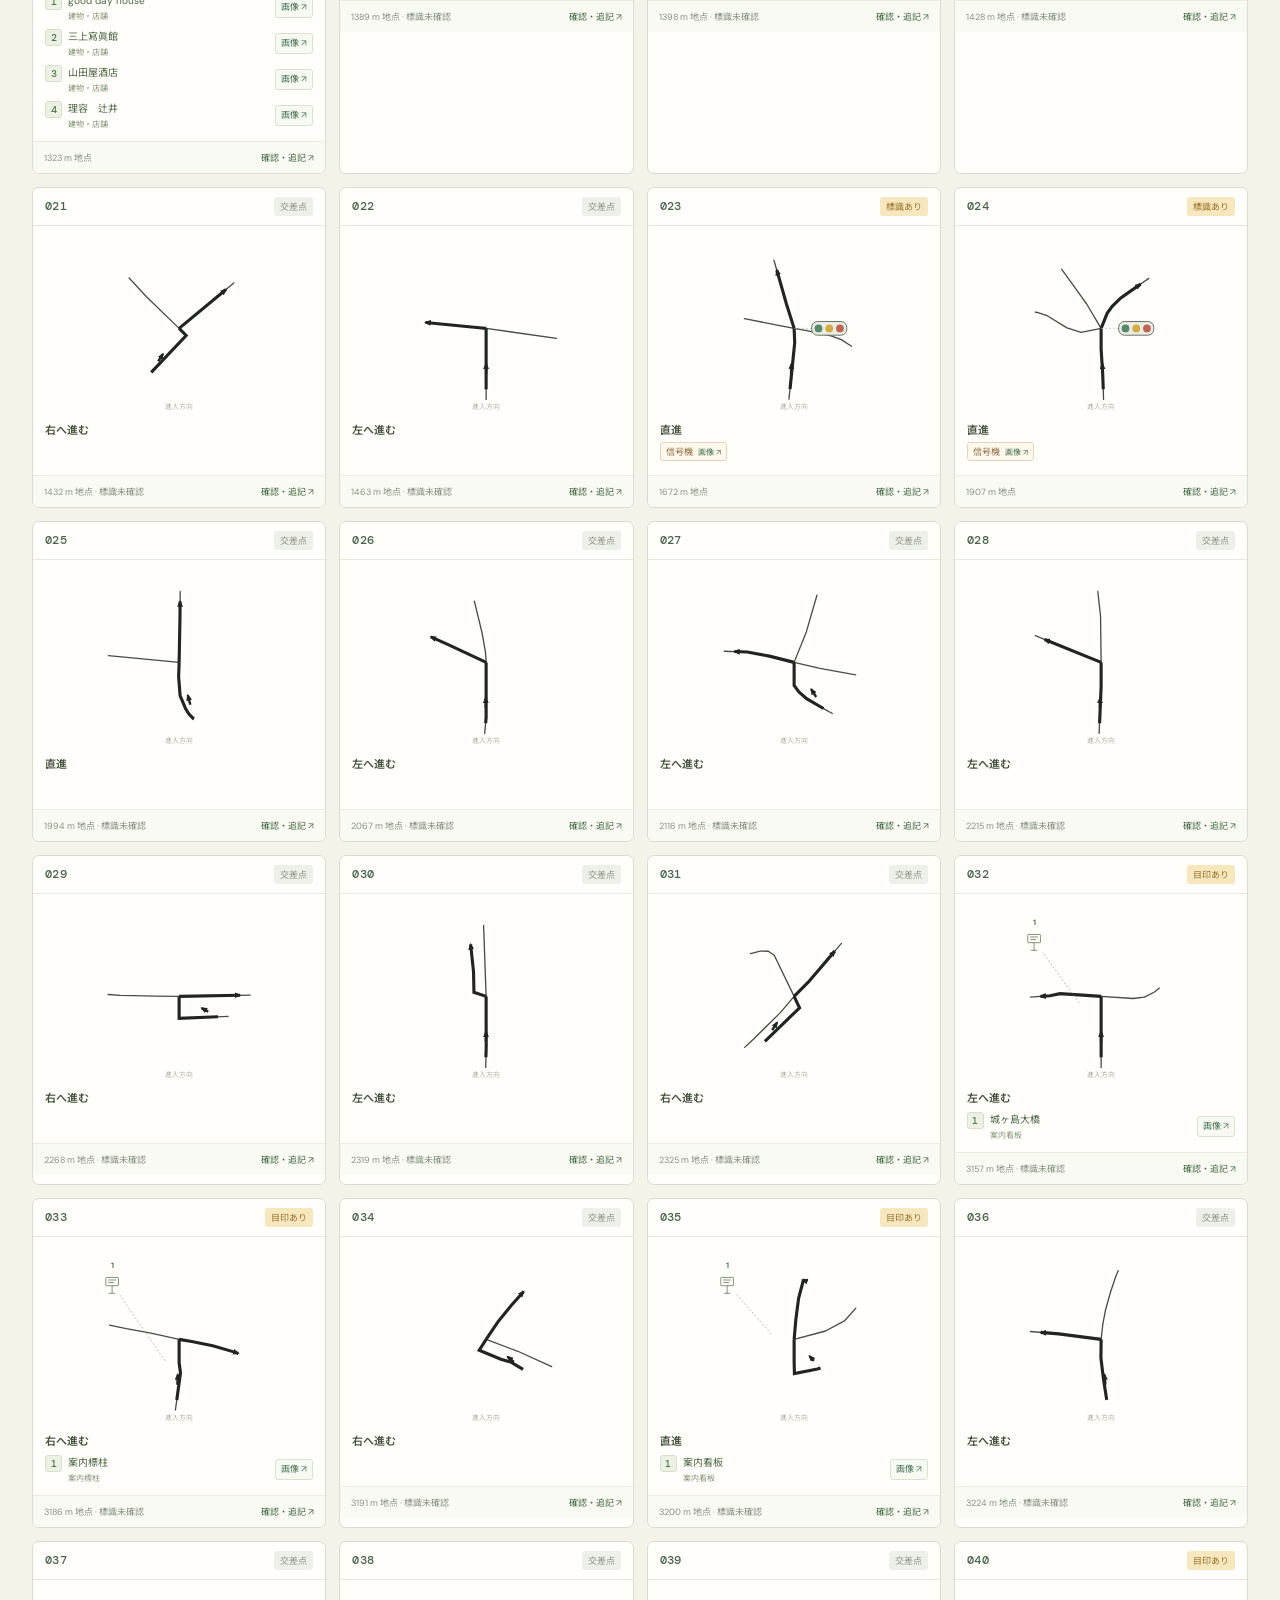
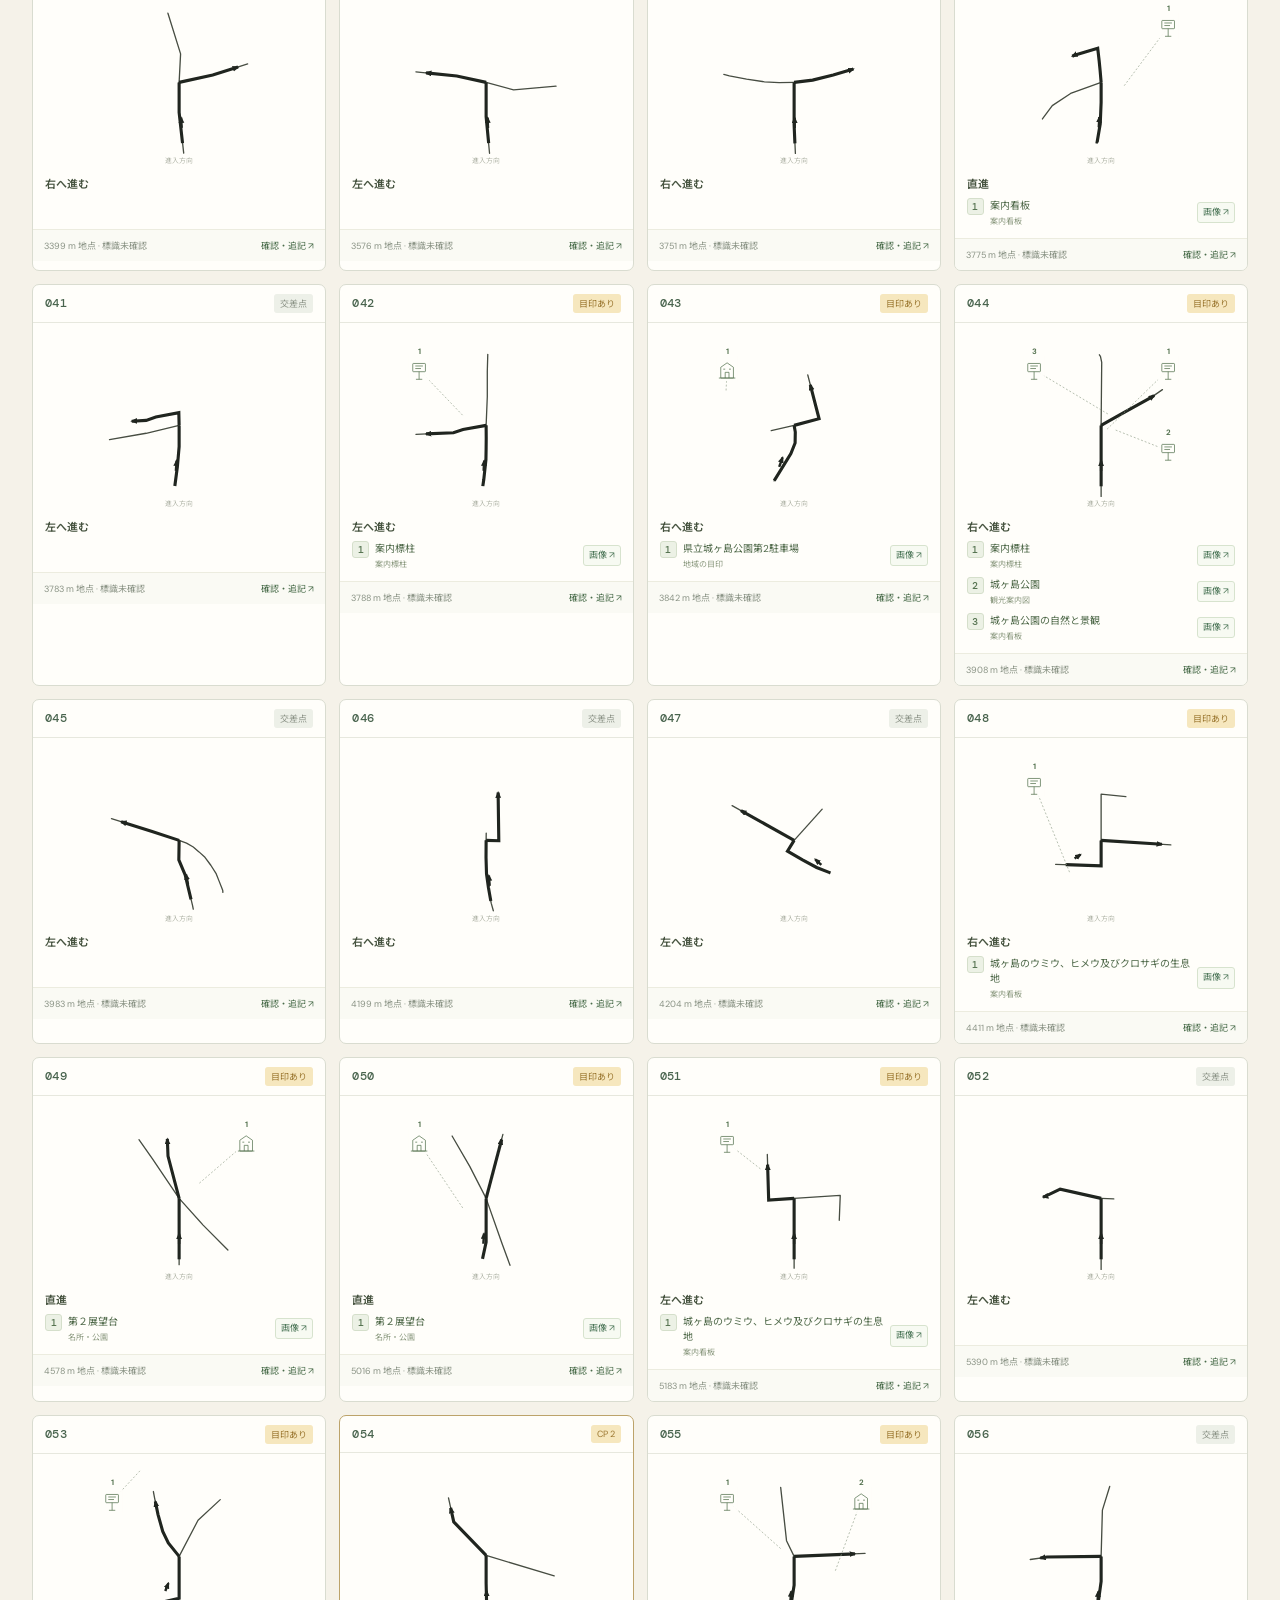
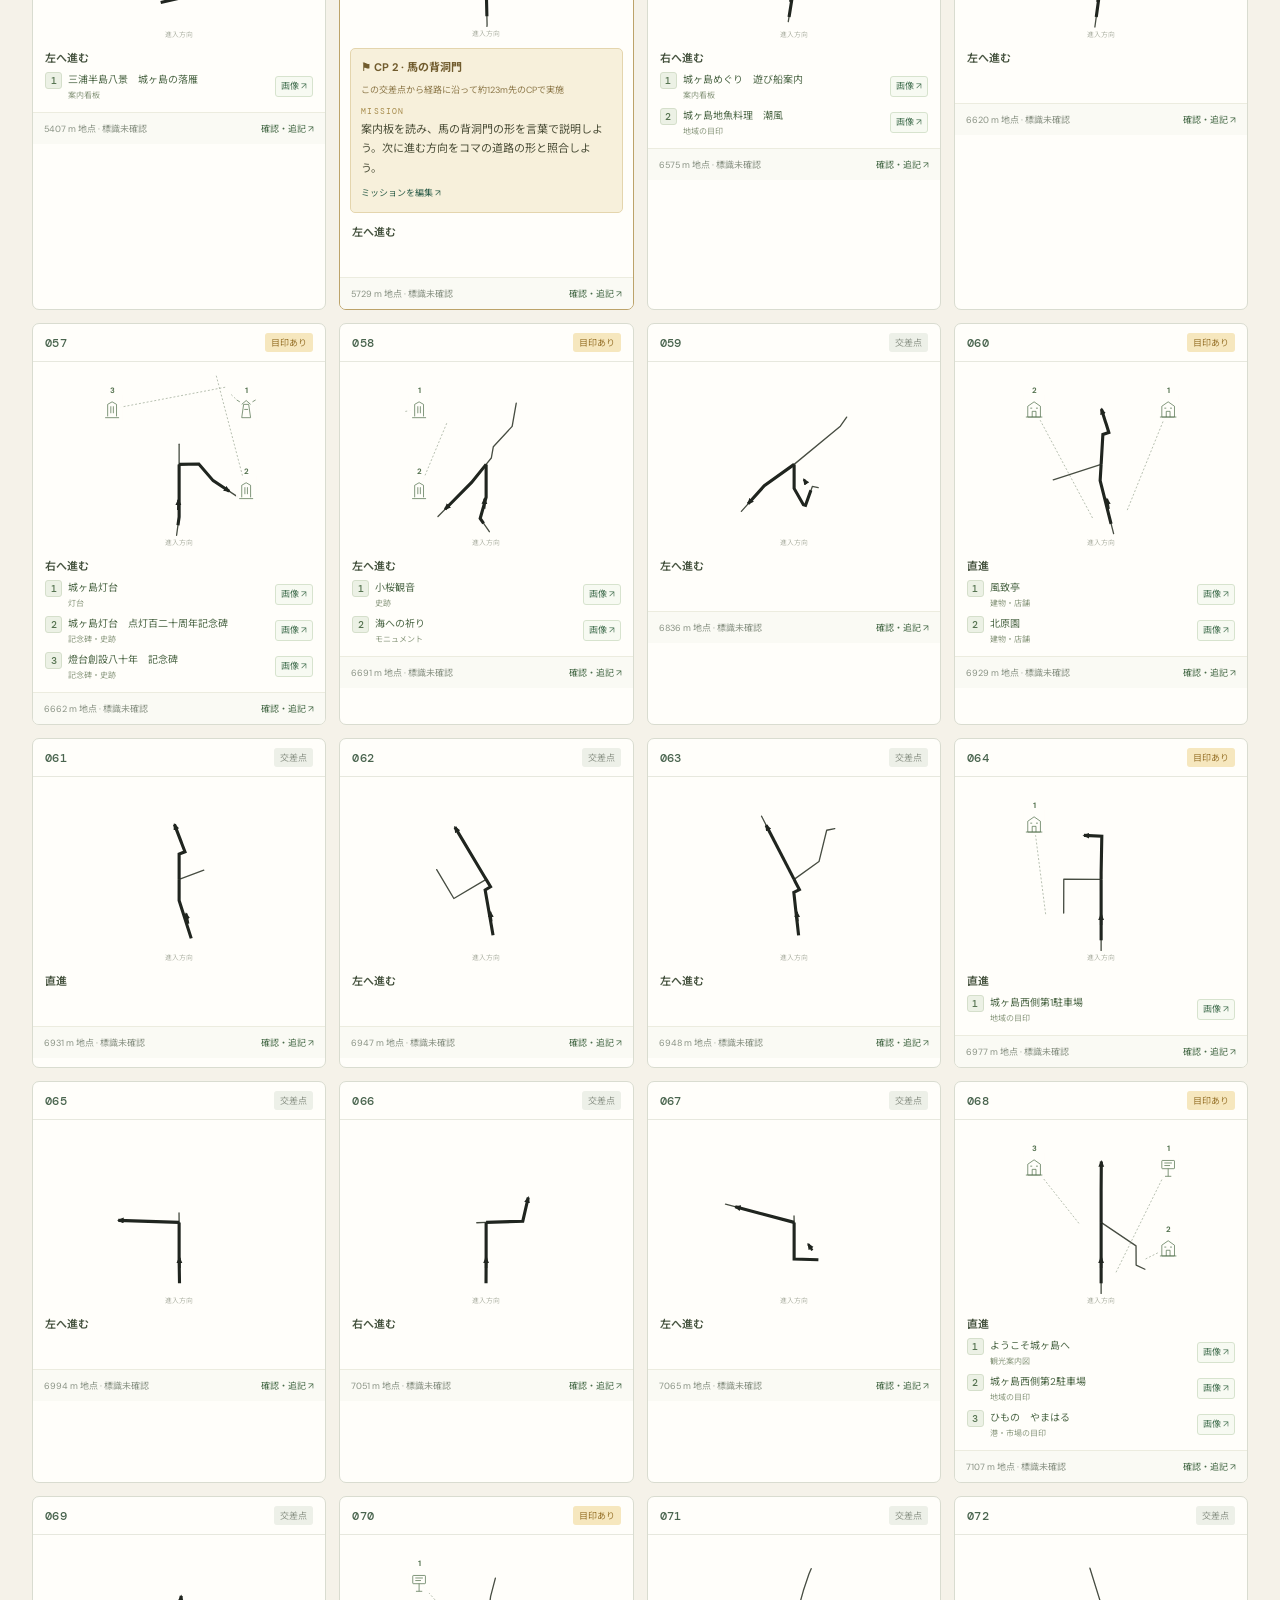
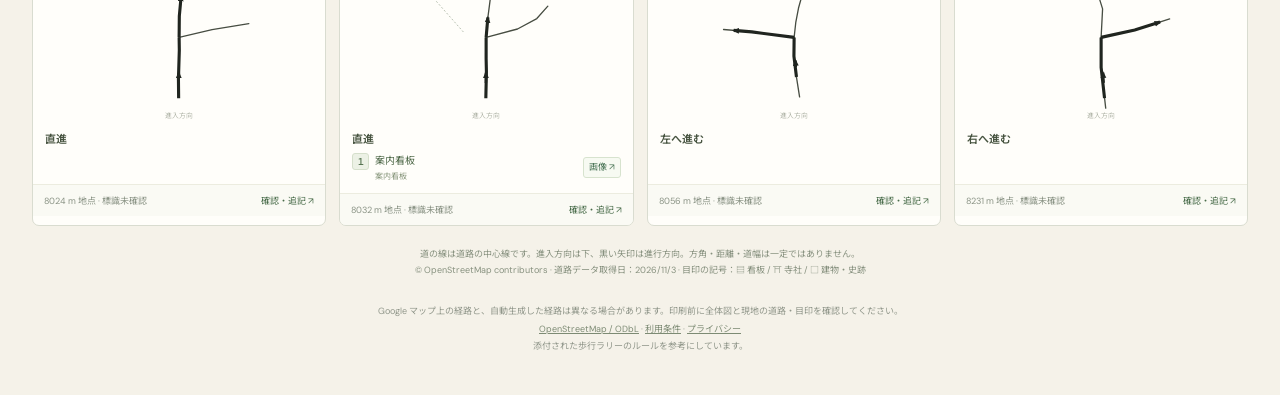
==== commit cbdfb2a6: "Add follow-road junction filtering and a harder model course" ====
--- a/miura-koma-github-pages/index.html
+++ b/miura-koma-github-pages/index.html
@@ -23,13 +23,13 @@
       <section class="planner panel" aria-labelledby="plannerTitle">
         <div class="section-heading"><h2 id="plannerTitle">コースを設定</h2><span class="mini-label">01 / PLAN</span></div>
         <form id="routeForm">
-          <label class="field-label" for="routeName">コース名</label><input id="routeName" value="三浦港・城ヶ島一周" maxlength="80">
+          <label class="field-label" for="routeName">コース名</label><input id="routeName" value="三浦港・城ヶ島一周チャレンジ" maxlength="80">
           <div class="location-fields" id="locationFields"></div>
           <datalist id="placeList"></datalist>
           <button class="text-button" id="addVia" type="button">＋ 経由地を追加</button>
           <button class="text-button checkpoint-add" id="addCheckpoint" type="button">⚑ チェックポイントを追加</button>
           <p class="checkpoint-hint">神社などをCPに指定してミッションを入力すると、その場所を通る経路とミッション付きのコマ地図を作ります。</p>
-          <div class="generation-rule">交差点ごとに生成します。直線・カーブでの分割はしません。<br>交差点以外のCPのミッションは、手前の交差点のコマに載せます。</div>
+          <label class="field-label" for="frameMode">交差点の表示</label><select id="frameMode"><option value="all">全交差点（絞らない）</option><option value="reduced" selected>道なりを省略（チャレンジ）</option></select><p id="frameSummary" class="small-muted" role="status"></p><div class="generation-rule">道なりと明確に判定できる交差点を省略します。曲がる地点、判断が難しい地点、CPと手動追記のあるコマは残します。<br>全交差点に戻しても写真・追記は保持します。</div>
           <label class="checkbox"><input type="checkbox" id="autoLandmarks" checked>看板・三浦の特徴的な目印も自動追加</label>
           <button class="button primary generate" id="generateButton" type="submit"><span>↗</span> コマ地図を自動生成</button>
         </form>
@@ -48,8 +48,8 @@
       </section>
     </div>
     <section class="roadbook" aria-labelledby="bookTitle">
-      <div class="book-heading"><div><div class="eyebrow">02 / ROADBOOK</div><h2 id="bookTitle">コマ地図</h2><p id="bookSubtitle">進入方向は下。黒い矢印の方向へ進みます。</p></div><div class="book-tools"><label class="checkbox"><input type="checkbox" id="organizerMode" checked>作成者表示</label><button class="button" id="sampleButton">三浦港・城ヶ島一周コース例</button></div></div>
-      <p id="routeEnds" class="route-ends"></p>
+      <div class="book-heading"><div><div class="eyebrow">02 / ROADBOOK</div><h2 id="bookTitle">コマ地図</h2><p id="bookSubtitle">進入方向は下。黒い矢印の方向へ進みます。</p></div><div class="book-tools"><label class="checkbox"><input type="checkbox" id="organizerMode" checked>作成者表示</label><button class="button" id="sampleButton">三浦港・城ヶ島一周チャレンジ</button></div></div>
+      <div id="followingRule" class="generation-rule"><strong>道なりの進み方</strong><p>コマにない交差点は道なりに進み、次のコマと交差点の形が一致したら矢印の方向へ進みます。</p><ol><li>基本的に直進</li><li>センターライン・グリーンベルトの続く方</li><li>道幅が同じ方</li><li>路面状況が同じ方（舗装から舗装など）</li><li>角度が緩い方</li><li>勾配が同じ方</li><li>Y字路では一時停止線・標識のない方</li></ol><p>自動判定できない情報もあります。作成者は全交差点版と現地を照合し、迷った場合は全交差点版で確認してください。交通規制・現地の標識を優先してください。</p></div><p id="routeEnds" class="route-ends"></p>
       <div class="metrics" id="metrics" hidden></div>
       <div id="coverageNotice" class="coverage-notice" hidden></div>
       <div id="frameGrid" class="frame-grid"><div class="empty-state"><span>↱</span><h3>スタートとゴールを選んでください</h3><p>地名を選ぶか、地図上の道路を指定。<br>交差点だけが、番号順のコマ地図になります。</p></div></div>
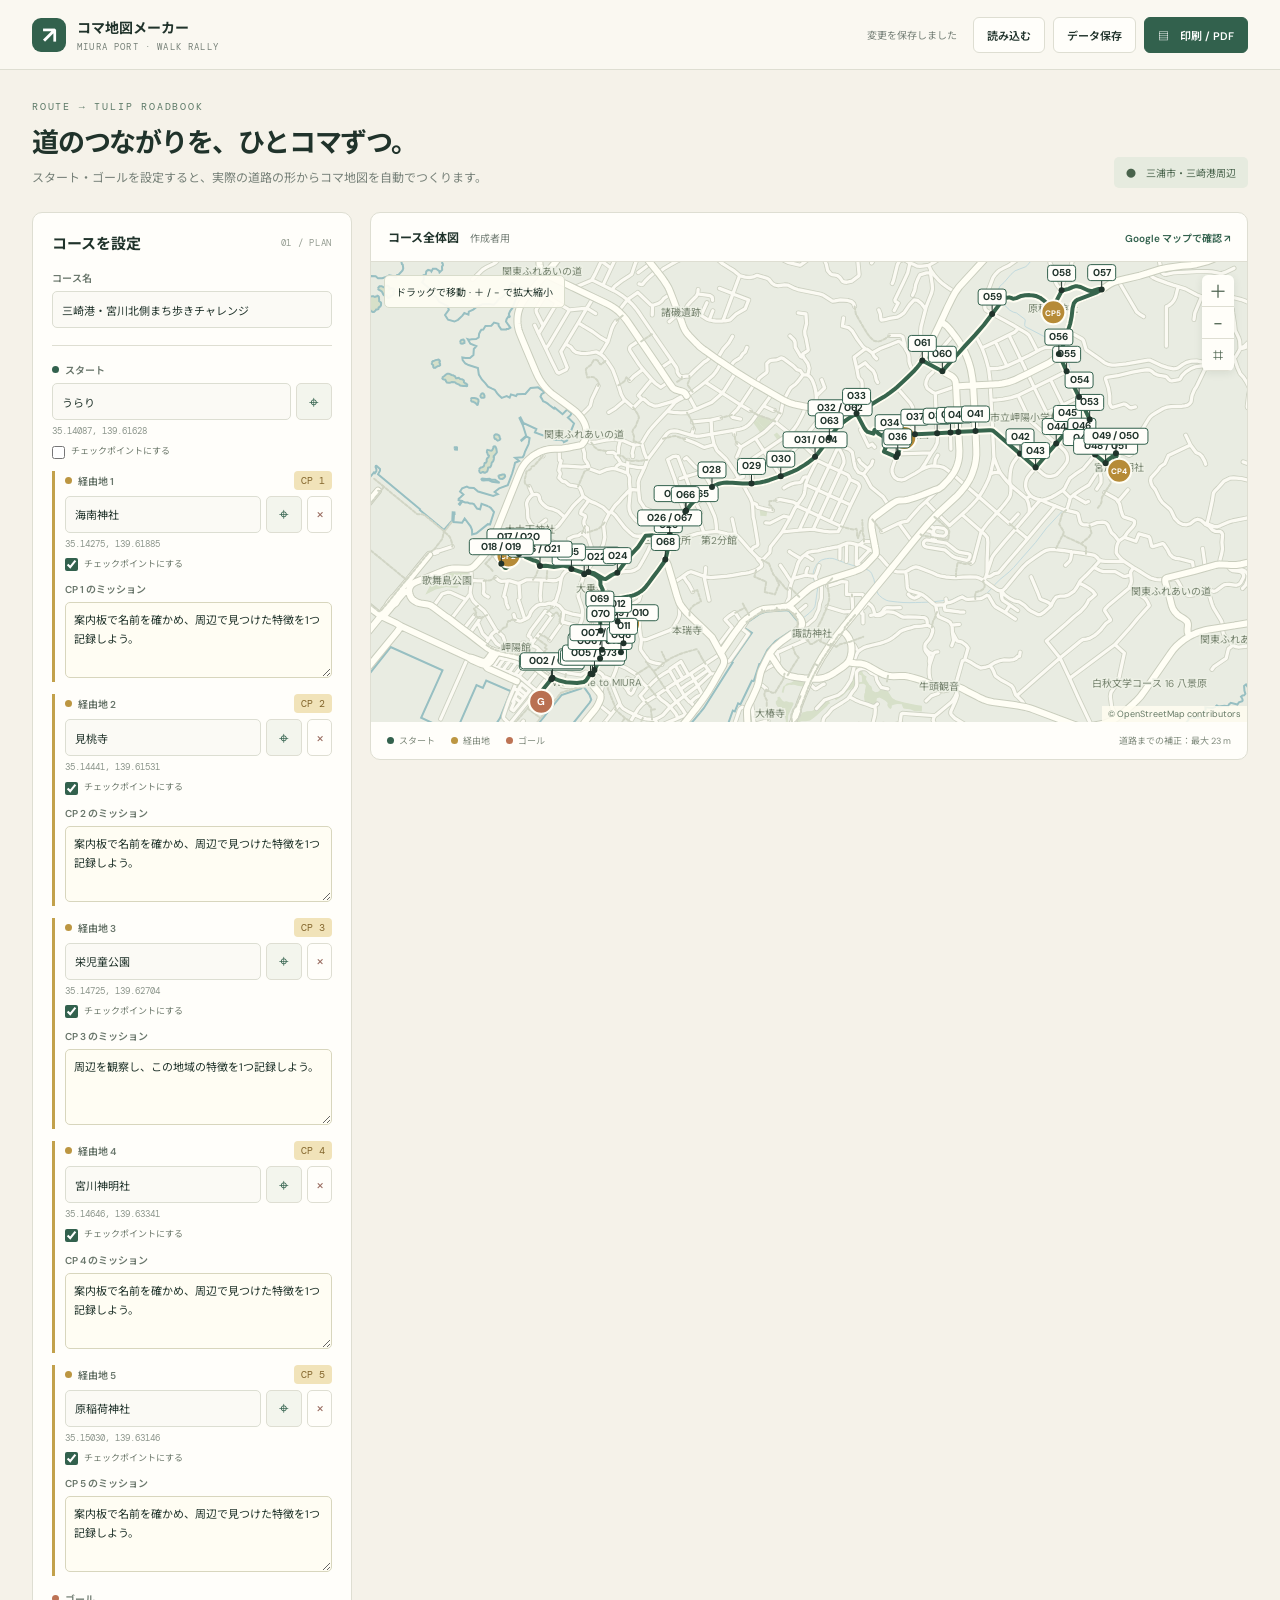
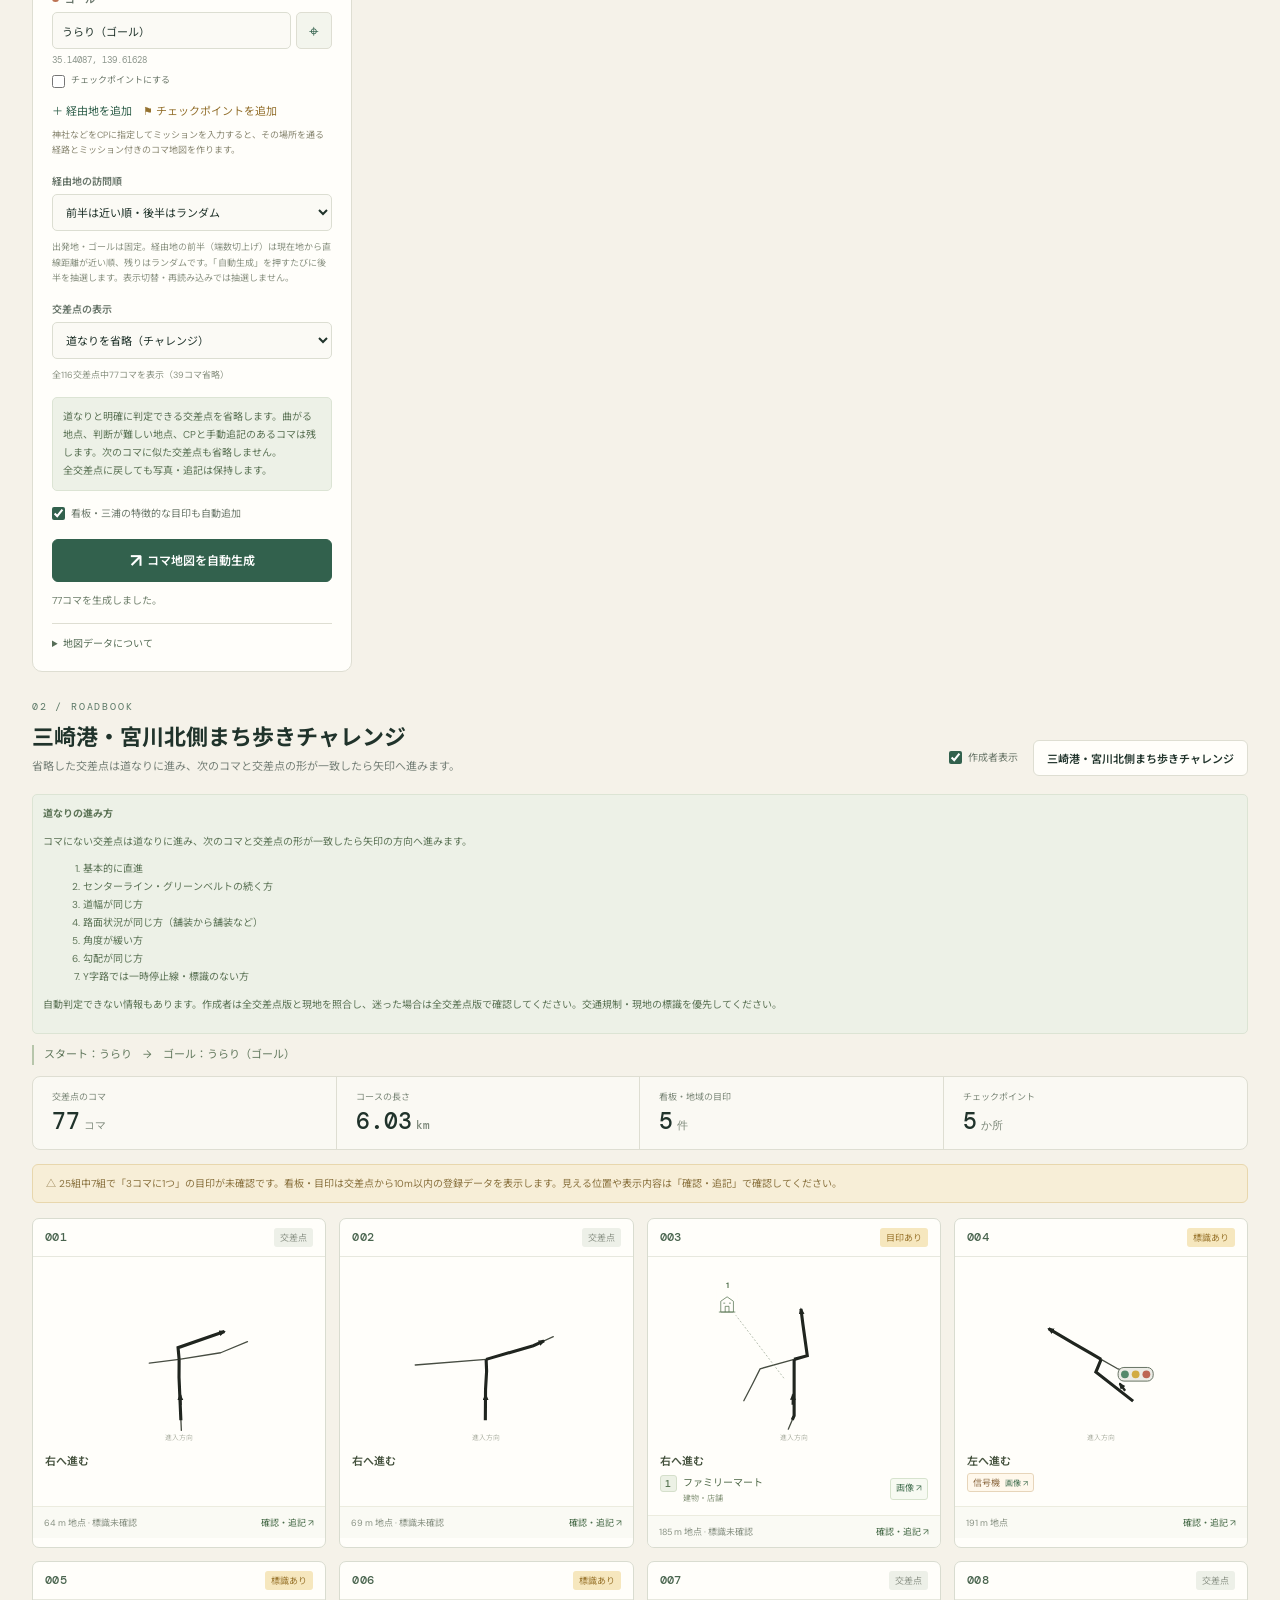
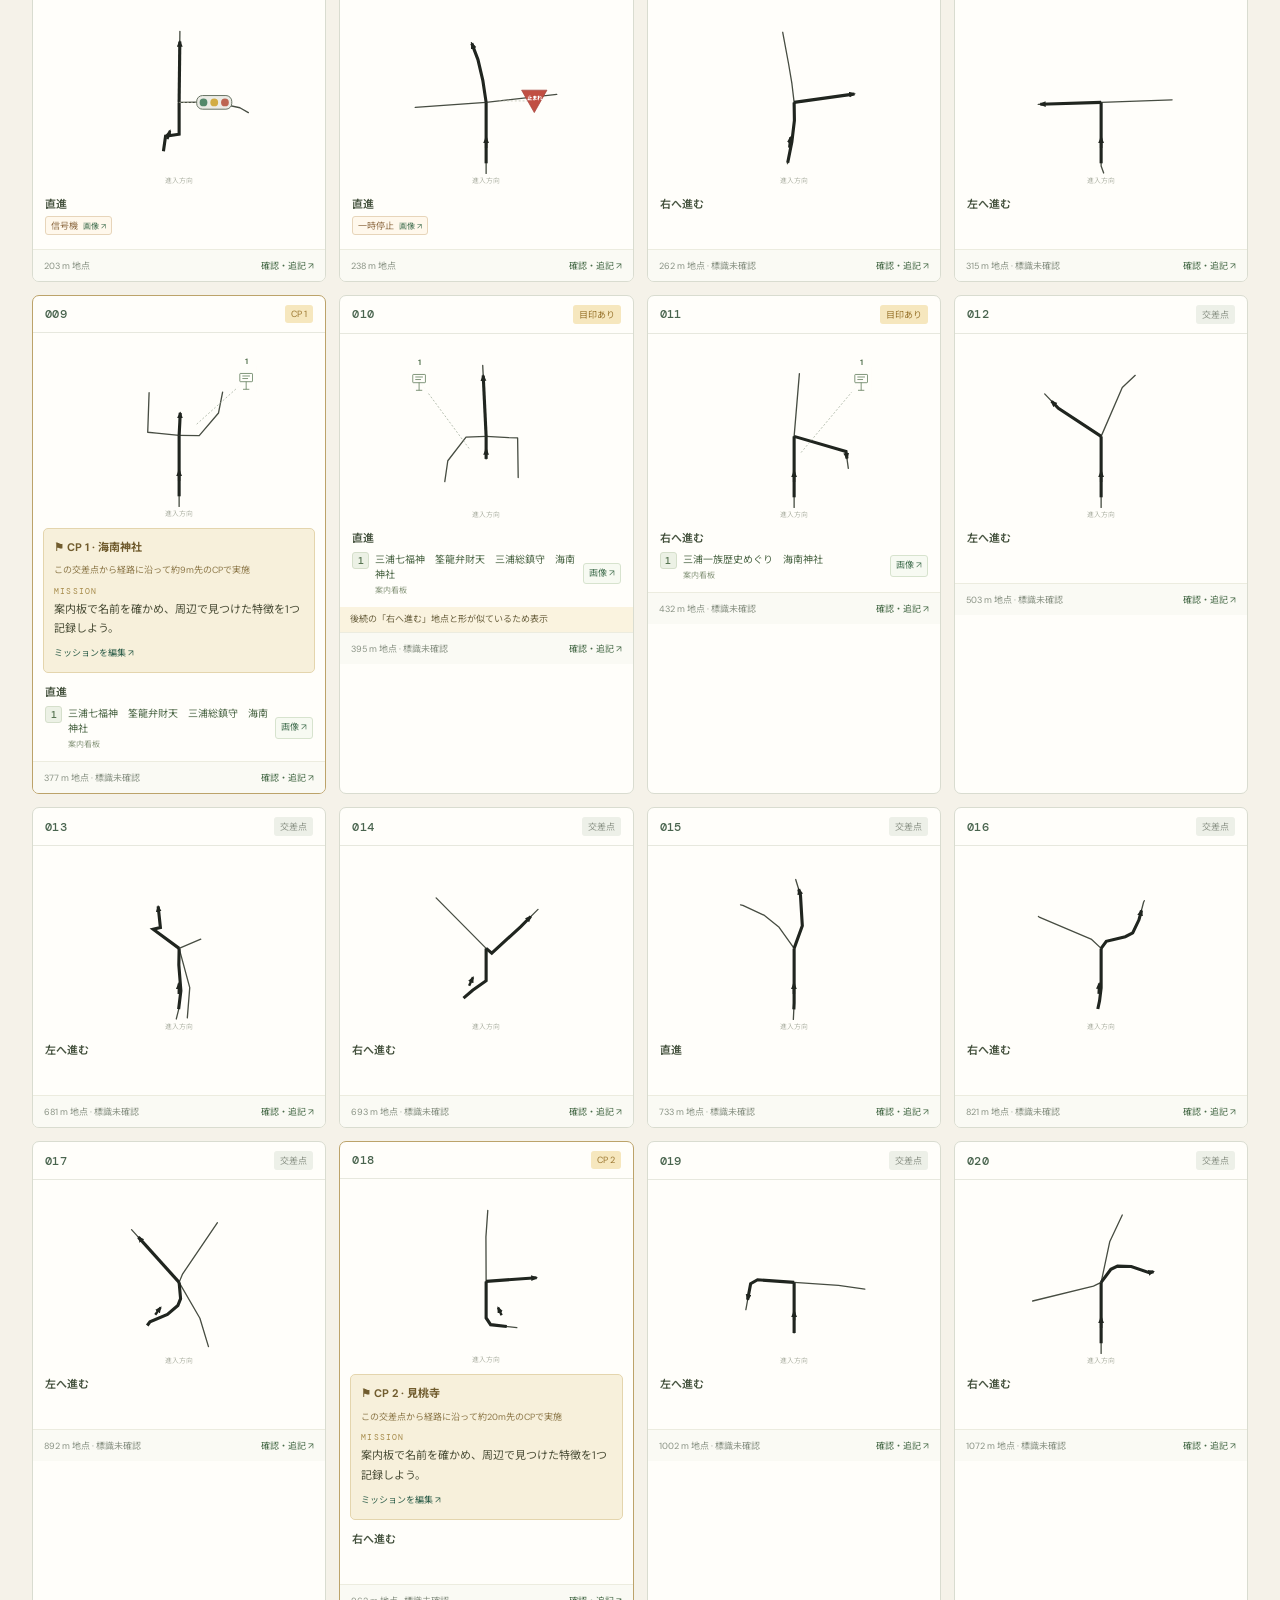
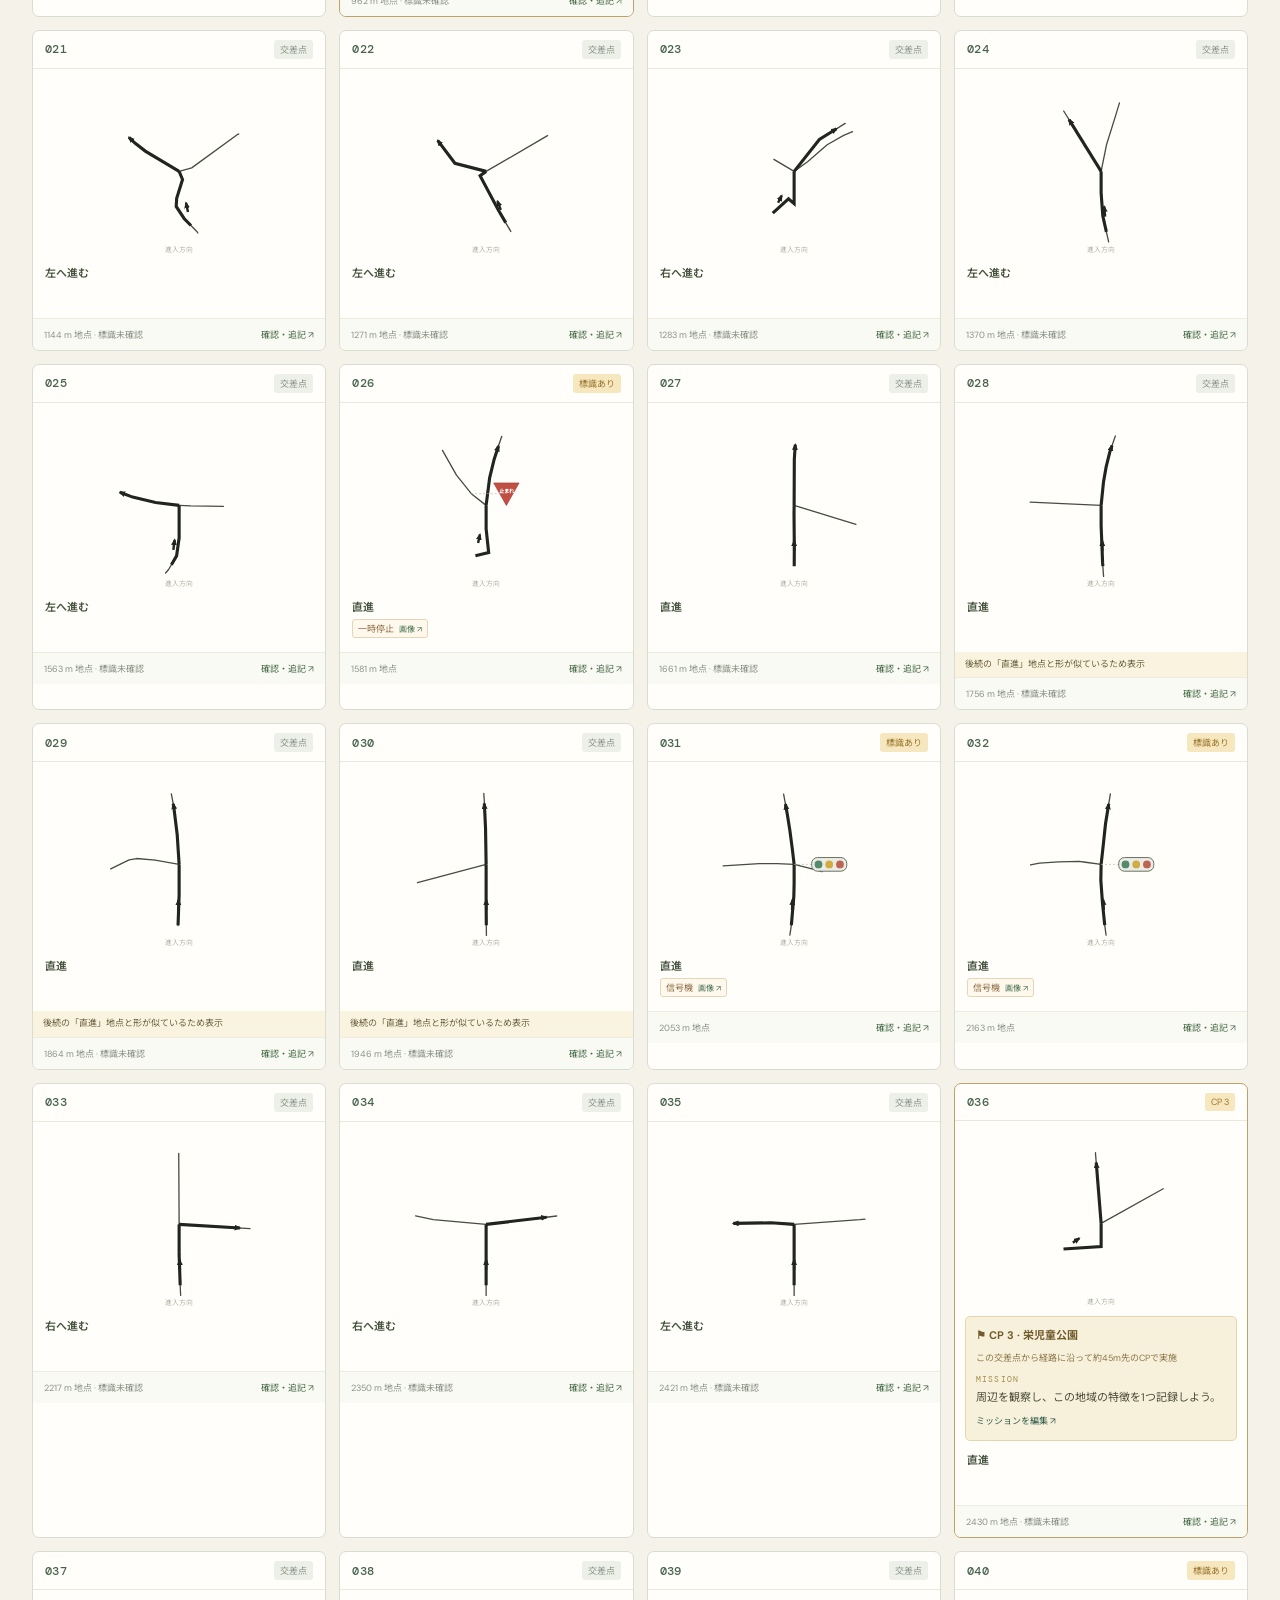
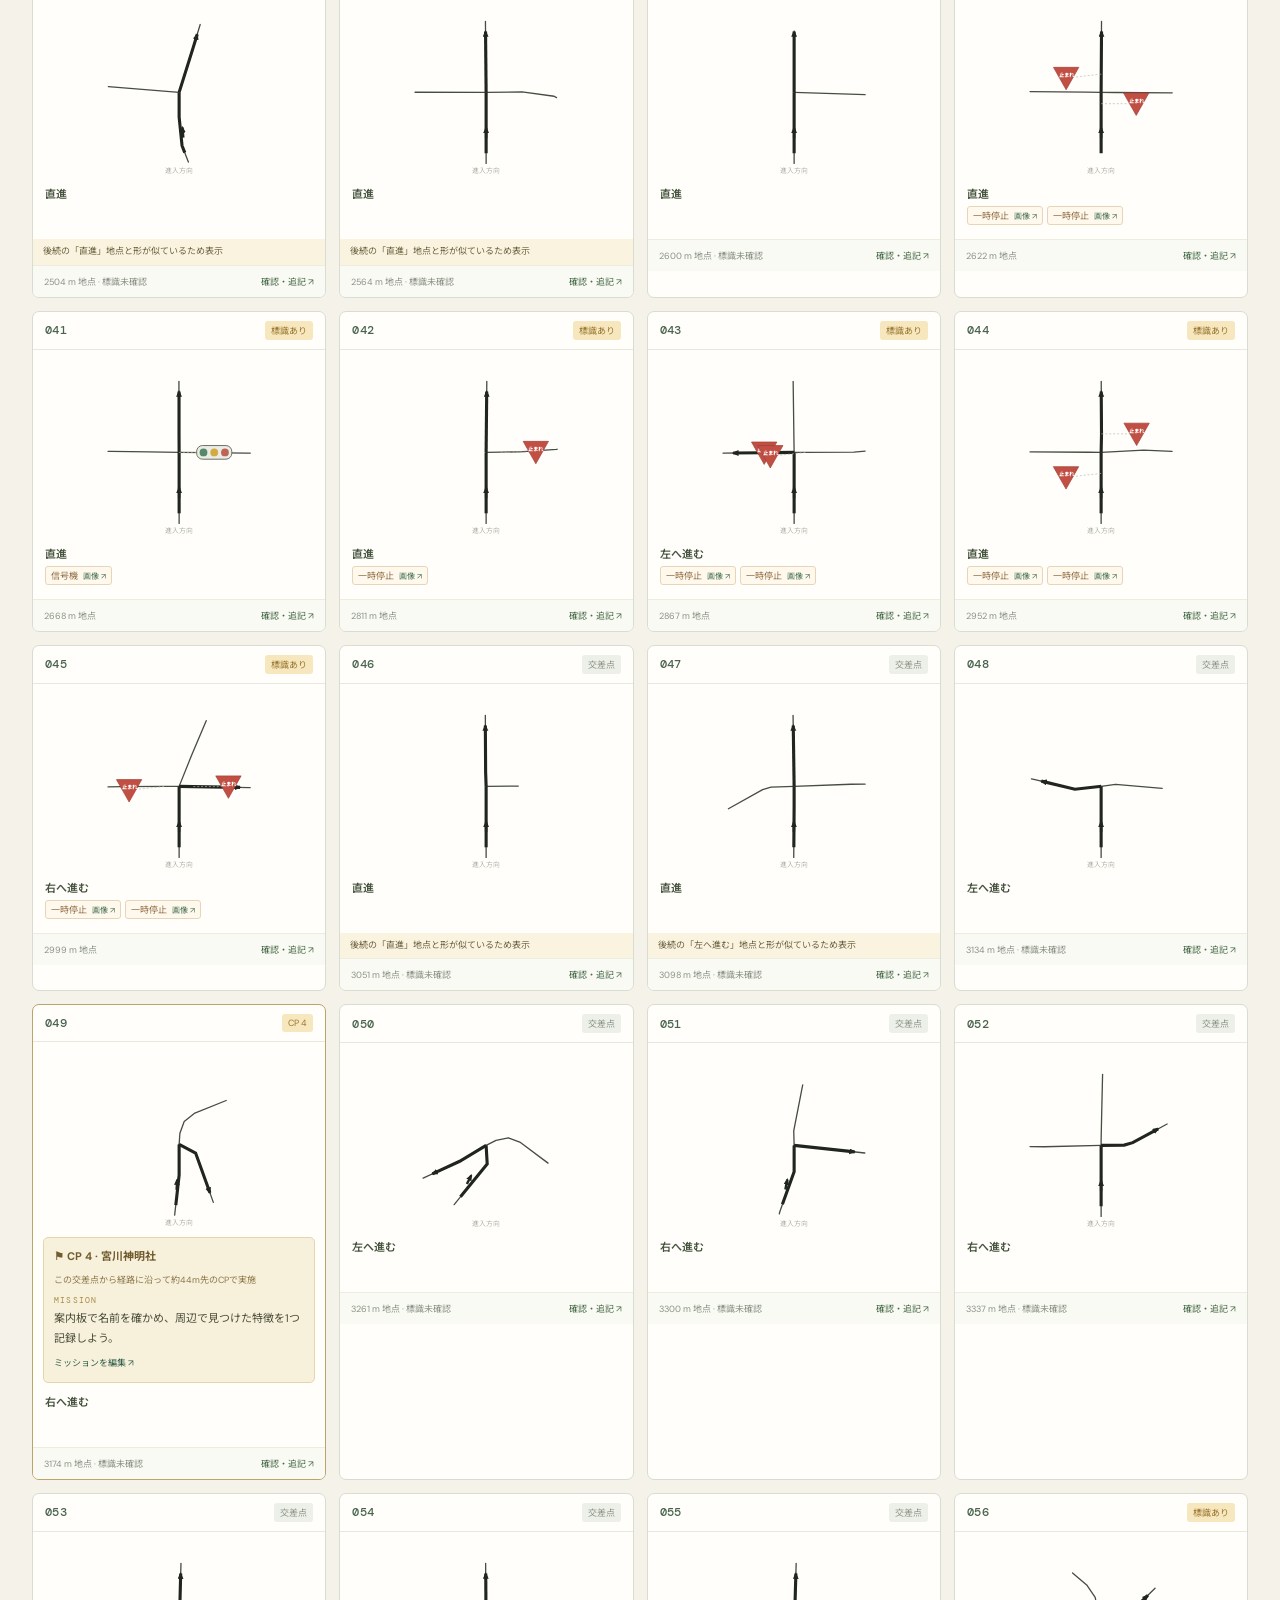
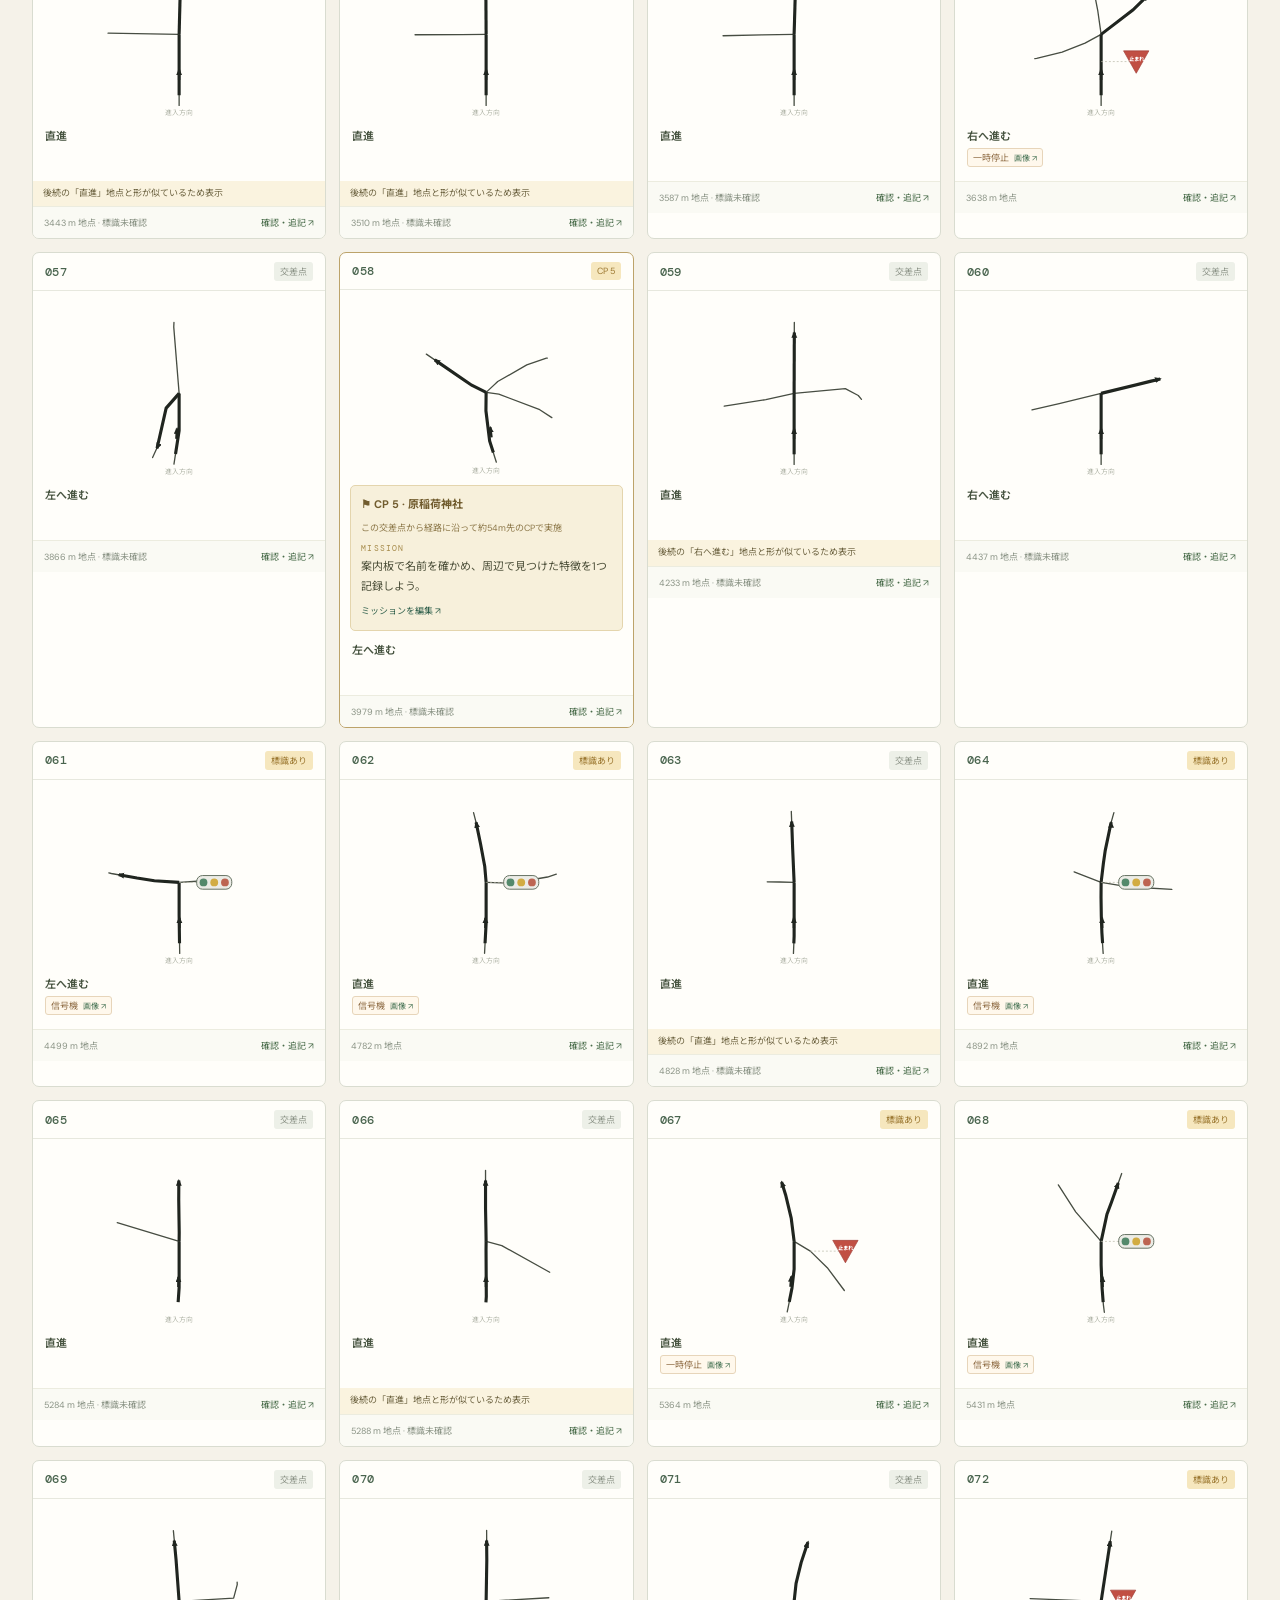
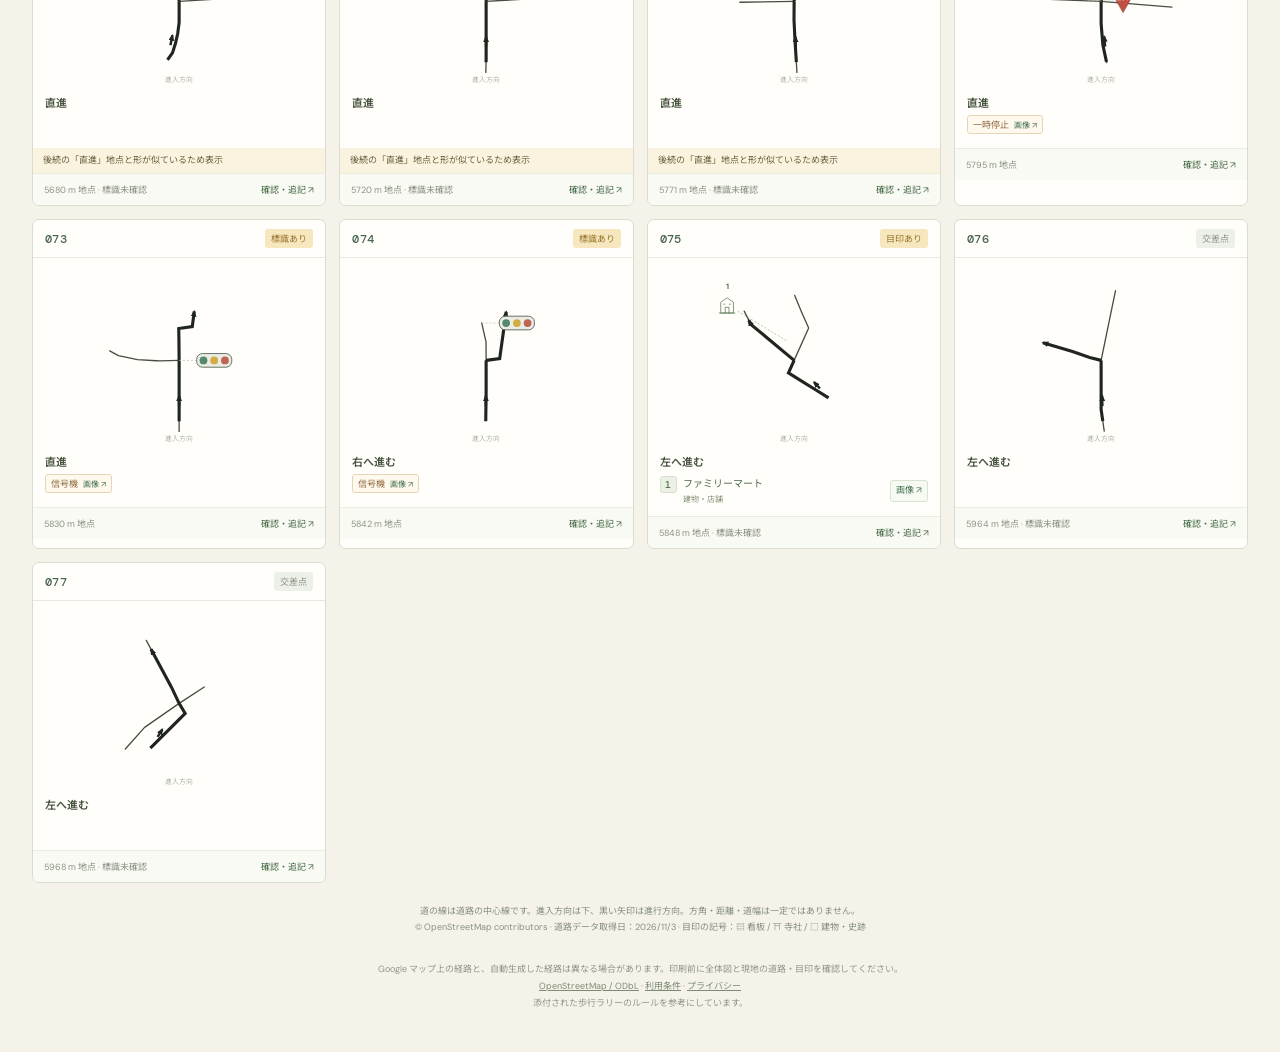
==== commit b4be28f5: "Prevent ambiguous junction omissions and add mainland waypoint tours" ====
--- a/miura-koma-github-pages/index.html
+++ b/miura-koma-github-pages/index.html
@@ -23,13 +23,13 @@
       <section class="planner panel" aria-labelledby="plannerTitle">
         <div class="section-heading"><h2 id="plannerTitle">コースを設定</h2><span class="mini-label">01 / PLAN</span></div>
         <form id="routeForm">
-          <label class="field-label" for="routeName">コース名</label><input id="routeName" value="三浦港・城ヶ島一周チャレンジ" maxlength="80">
+          <label class="field-label" for="routeName">コース名</label><input id="routeName" value="三崎港・宮川北側まち歩きチャレンジ" maxlength="80">
           <div class="location-fields" id="locationFields"></div>
           <datalist id="placeList"></datalist>
           <button class="text-button" id="addVia" type="button">＋ 経由地を追加</button>
           <button class="text-button checkpoint-add" id="addCheckpoint" type="button">⚑ チェックポイントを追加</button>
           <p class="checkpoint-hint">神社などをCPに指定してミッションを入力すると、その場所を通る経路とミッション付きのコマ地図を作ります。</p>
-          <label class="field-label" for="frameMode">交差点の表示</label><select id="frameMode"><option value="all">全交差点（絞らない）</option><option value="reduced" selected>道なりを省略（チャレンジ）</option></select><p id="frameSummary" class="small-muted" role="status"></p><div class="generation-rule">道なりと明確に判定できる交差点を省略します。曲がる地点、判断が難しい地点、CPと手動追記のあるコマは残します。<br>全交差点に戻しても写真・追記は保持します。</div>
+          <label class="field-label" for="routeOrder">経由地の訪問順</label><select id="routeOrder"><option value="hybrid" selected>前半は近い順・後半はランダム</option><option value="input">入力した順番</option></select><p class="small-muted">出発地・ゴールは固定。経由地の前半（端数切上げ）は現在地から直線距離が近い順、残りはランダムです。「自動生成」を押すたびに後半を抽選します。表示切替・再読み込みでは抽選しません。</p><label class="field-label" for="frameMode">交差点の表示</label><select id="frameMode"><option value="all">全交差点（絞らない）</option><option value="reduced" selected>道なりを省略（チャレンジ）</option></select><p id="frameSummary" class="small-muted" role="status"></p><div class="generation-rule">道なりと明確に判定できる交差点を省略します。曲がる地点、判断が難しい地点、CPと手動追記のあるコマは残します。次のコマに似た交差点も省略しません。<br>全交差点に戻しても写真・追記は保持します。</div>
           <label class="checkbox"><input type="checkbox" id="autoLandmarks" checked>看板・三浦の特徴的な目印も自動追加</label>
           <button class="button primary generate" id="generateButton" type="submit"><span>↗</span> コマ地図を自動生成</button>
         </form>
@@ -48,7 +48,7 @@
       </section>
     </div>
     <section class="roadbook" aria-labelledby="bookTitle">
-      <div class="book-heading"><div><div class="eyebrow">02 / ROADBOOK</div><h2 id="bookTitle">コマ地図</h2><p id="bookSubtitle">進入方向は下。黒い矢印の方向へ進みます。</p></div><div class="book-tools"><label class="checkbox"><input type="checkbox" id="organizerMode" checked>作成者表示</label><button class="button" id="sampleButton">三浦港・城ヶ島一周チャレンジ</button></div></div>
+      <div class="book-heading"><div><div class="eyebrow">02 / ROADBOOK</div><h2 id="bookTitle">コマ地図</h2><p id="bookSubtitle">進入方向は下。黒い矢印の方向へ進みます。</p></div><div class="book-tools"><label class="checkbox"><input type="checkbox" id="organizerMode" checked>作成者表示</label><button class="button" id="sampleButton">三崎港・宮川北側まち歩きチャレンジ</button></div></div>
       <div id="followingRule" class="generation-rule"><strong>道なりの進み方</strong><p>コマにない交差点は道なりに進み、次のコマと交差点の形が一致したら矢印の方向へ進みます。</p><ol><li>基本的に直進</li><li>センターライン・グリーンベルトの続く方</li><li>道幅が同じ方</li><li>路面状況が同じ方（舗装から舗装など）</li><li>角度が緩い方</li><li>勾配が同じ方</li><li>Y字路では一時停止線・標識のない方</li></ol><p>自動判定できない情報もあります。作成者は全交差点版と現地を照合し、迷った場合は全交差点版で確認してください。交通規制・現地の標識を優先してください。</p></div><p id="routeEnds" class="route-ends"></p>
       <div class="metrics" id="metrics" hidden></div>
       <div id="coverageNotice" class="coverage-notice" hidden></div>
--- a/miura-koma-github-pages/app.css
+++ b/miura-koma-github-pages/app.css
@@ -13,3 +13,5 @@
 .photo-link{display:inline-block;margin-left:auto;align-self:center;white-space:nowrap;text-decoration:none;font-size:9px;color:#4d7759;padding:3px 5px;border:1px solid #d7e3ce;border-radius:3px;background:#f7faf2}.photo-link:hover{background:#eaf2e1}.sign-chip .photo-link{border:0;background:transparent;padding:0 0 0 5px;font-size:8px}.landmark-note>span{min-width:0;flex:1}@media print{.photo-link{display:none!important}}
 
 .manual-photo-editor{border:1px solid var(--line);border-radius:6px;padding:12px;margin-top:14px}.manual-photo-editor h3{font-size:12px;margin:0}.manual-photo-editor input[type=file]{height:auto;padding:8px}#photoPreview{display:block;max-width:100%;height:100px;object-fit:contain;margin-top:10px}
+
+.retention-reason{margin:0;padding:6px 10px;font-size:9px;line-height:1.5;color:#6b613f;background:#faf3df}
